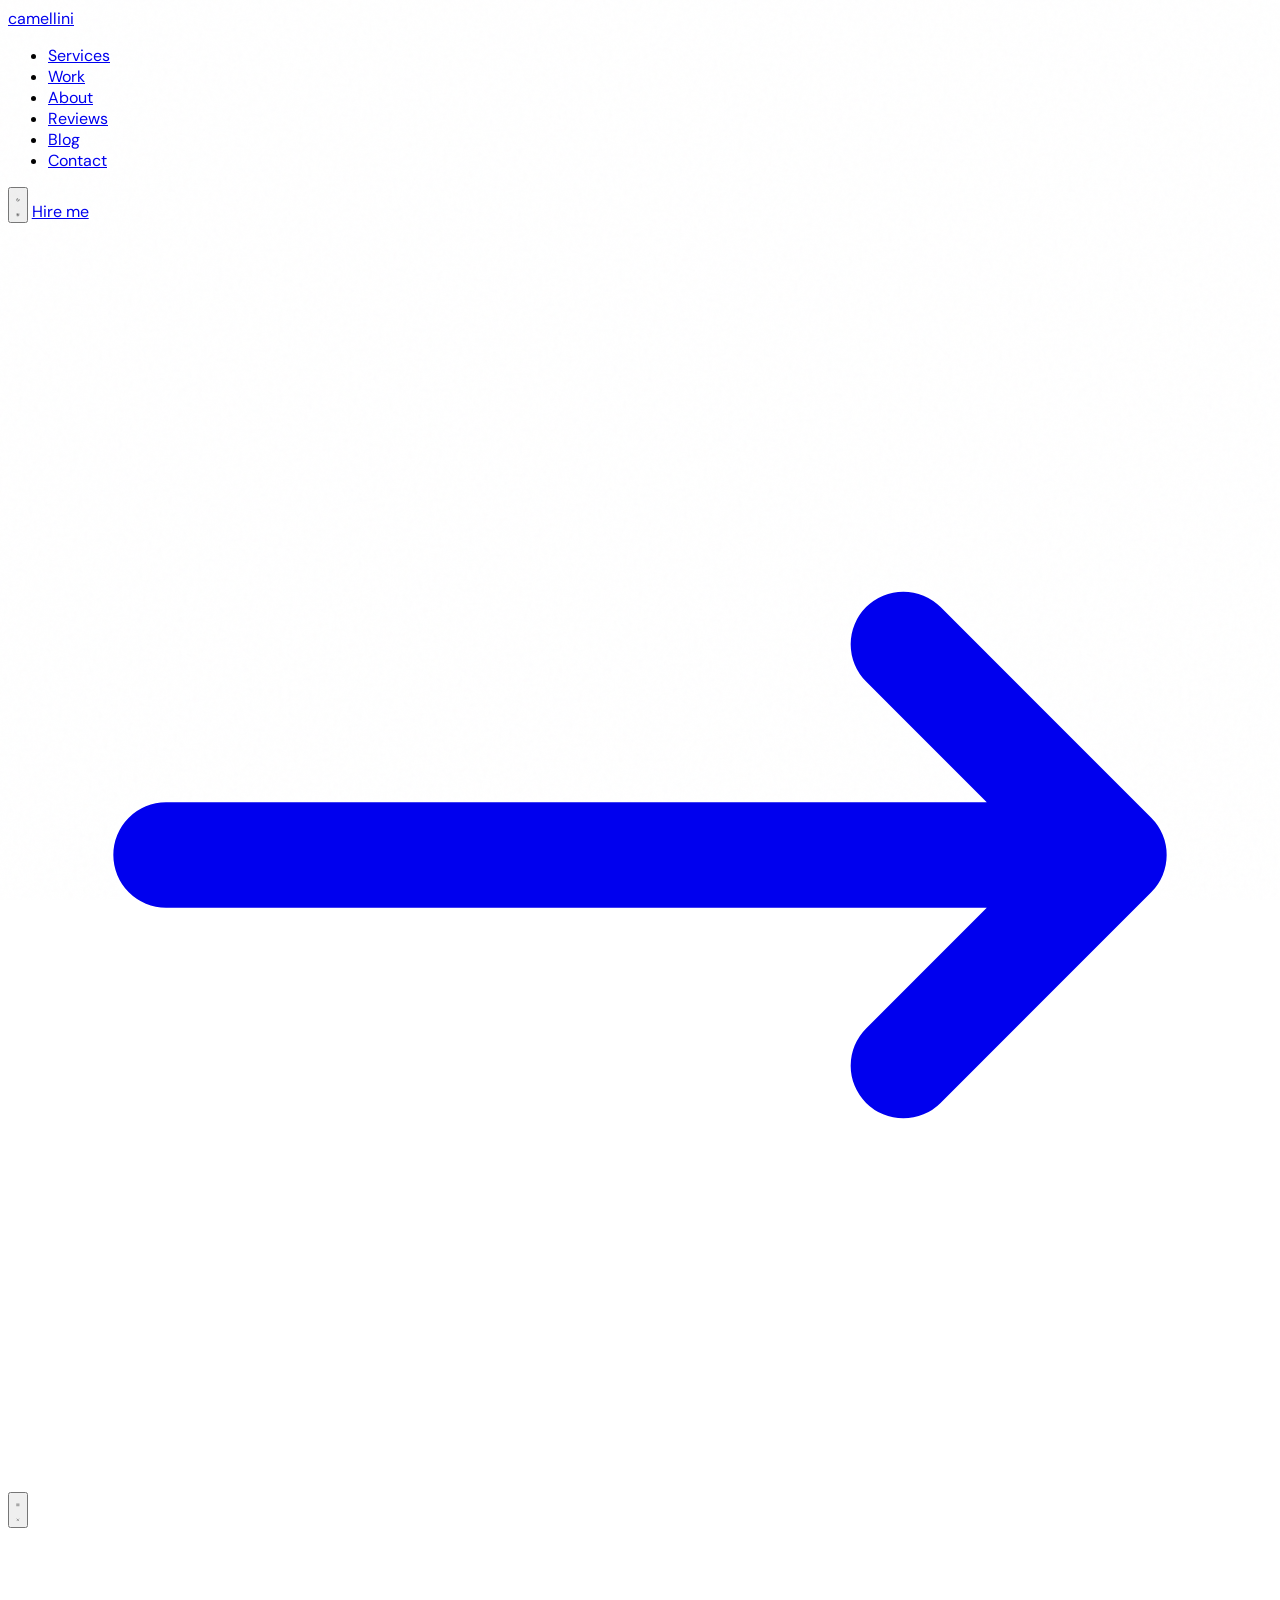
==== index.html @ b3610319 "modify projects html" ====
<!DOCTYPE html>
<html lang="en" x-data="app()" :class="{'dark':dark}" class="scroll-smooth">
<head>
<meta charset="UTF-8">
<meta name="viewport" content="width=device-width, initial-scale=1.0">
<meta name="description" content="Juan Camellini — Data Analyst and Python Developer. Fast, clean and accessible digital products.">
<meta name="keywords" content="freelance developer, Business Intelligence, portfolio, Python, PostgreSQL, Power BI">
<meta name="author" content="Juan Camellini">
<meta property="og:title" content="Juan Camellini — Data Analyst">
<meta property="og:description" content="I turn raw data into actionable insights. Python · SQL · Power BI · Automation.">
<meta property="og:type" content="website">
<meta property="og:url" content="https://juancamellini.github.io/index.html">
<title>Juan Camellini — Data Analyst &amp; Python Dev</title>

<script src="https://cdn.tailwindcss.com"></script>
<script defer src="https://cdn.jsdelivr.net/npm/alpinejs@3.x.x/dist/cdn.min.js"></script>
<link rel="preconnect" href="https://fonts.googleapis.com">
<link rel="preconnect" href="https://fonts.gstatic.com" crossorigin>
<link href="https://fonts.googleapis.com/css2?family=PT+Sans:ital,wght@0,400;0,700;1,400&family=DM+Sans:opsz,wght@9..40,300;9..40,400;9..40,500&display=swap" rel="stylesheet">

<script>
tailwind.config = {
  darkMode: 'class',
  theme: {
    extend: {
      fontFamily: { display: ['PT Sans','sans-serif'], body: ['DM Sans','sans-serif'] },
      colors: { accent: '#FF6B2B', 'accent-light': '#FF8F5C' }
    }
  }
}
</script>

<style>
*,*::before,*::after{box-sizing:border-box}
html,body{font-family:'DM Sans',sans-serif}
h1,h2,h3,h4,h5,h6{font-family:'PT Sans',sans-serif}
body{transition:background-color .3s,color .3s}

/* noise overlay */
body::before{content:'';position:fixed;inset:0;pointer-events:none;z-index:0;opacity:.35;
background-image:url("data:image/svg+xml,%3Csvg xmlns='http://www.w3.org/2000/svg' viewBox='0 0 200 200'%3E%3Cfilter id='n'%3E%3CfeTurbulence type='fractalNoise' baseFrequency='.9' numOctaves='4' stitchTiles='stitch'/%3E%3C/filter%3E%3Crect width='100%25' height='100%25' filter='url(%23n)' opacity='.05'/%3E%3C/svg%3E")}

/* scrollbar */
::-webkit-scrollbar{width:5px}
::-webkit-scrollbar-track{background:transparent}
::-webkit-scrollbar-thumb{background:#FF6B2B;border-radius:99px}

/* reveal on scroll */
.reveal{opacity:0;transform:translateY(26px);transition:opacity .6s cubic-bezier(.4,0,.2,1),transform .6s cubic-bezier(.4,0,.2,1)}
.reveal.in{opacity:1;transform:none}
.d1{transition-delay:.08s}.d2{transition-delay:.16s}.d3{transition-delay:.24s}.d4{transition-delay:.32s}

/* nav underline animation */
.nl{position:relative}
.nl::after{content:'';position:absolute;bottom:-2px;left:0;width:0;height:1.5px;background:currentColor;transition:width .22s cubic-bezier(.4,0,.2,1)}
.nl:hover::after,.nl.on::after{width:100%}
.nl.on{font-weight:500}

/* shimmer button */
.shimmer{position:relative;overflow:hidden}
.shimmer::after{content:'';position:absolute;top:0;left:-100%;width:60%;height:100%;background:rgba(255,255,255,.18);transform:skewX(-20deg);transition:left .4s cubic-bezier(.4,0,.2,1)}
.shimmer:hover::after{left:160%}

/* photo frames */
.pf{overflow:hidden;background:#d4d4d8}
.pf img{width:100%;height:100%;object-fit:cover;display:block}

/* card hover */
.card-h{transition:transform .28s cubic-bezier(.4,0,.2,1),border-color .18s}
.card-h:hover{transform:translateY(-4px)}

/* skill tag */
.stag{transition:border-color .18s}

[x-cloak]{display:none!important}
</style>
</head>

<body class="bg-white dark:bg-zinc-950 text-zinc-900 dark:text-zinc-100 antialiased">

<!-- ═══ NAV ═══ -->
<header class="fixed inset-x-0 top-0 z-50 transition-all duration-300"
  :class="sc?'bg-white/90 dark:bg-zinc-950/90 backdrop-blur-md shadow-sm shadow-black/5':''">
  <nav class="max-w-6xl mx-auto px-6 h-16 flex items-center justify-between" aria-label="Main navigation">

    <a href="#hero" class="font-display font-bold text-xl tracking-tight relative z-10">
      <span class="text-zinc-900 dark:text-white">came</span><span class="text-accent">llini</span>
    </a>

    <ul class="hidden md:flex items-center gap-8 text-sm" role="list">
      <li><a href="#services" class="nl text-zinc-500 dark:text-zinc-400 hover:text-zinc-900 dark:hover:text-white transition-colors" :class="s==='services'?'on !text-zinc-900 dark:!text-white':''">Services</a></li>
      <li><a href="#work"     class="nl text-zinc-500 dark:text-zinc-400 hover:text-zinc-900 dark:hover:text-white transition-colors" :class="s==='work'?'on !text-zinc-900 dark:!text-white':''">Work</a></li>
      <li><a href="#about"   class="nl text-zinc-500 dark:text-zinc-400 hover:text-zinc-900 dark:hover:text-white transition-colors" :class="s==='about'?'on !text-zinc-900 dark:!text-white':''">About</a></li>
      <li><a href="#reviews" class="nl text-zinc-500 dark:text-zinc-400 hover:text-zinc-900 dark:hover:text-white transition-colors" :class="s==='reviews'?'on !text-zinc-900 dark:!text-white':''">Reviews</a></li>
      <li><a href="#blog"    class="nl text-zinc-500 dark:text-zinc-400 hover:text-zinc-900 dark:hover:text-white transition-colors" :class="s==='blog'?'on !text-zinc-900 dark:!text-white':''">Blog</a></li>
      <li><a href="#contact" class="nl text-zinc-500 dark:text-zinc-400 hover:text-zinc-900 dark:hover:text-white transition-colors" :class="s==='contact'?'on !text-zinc-900 dark:!text-white':''">Contact</a></li>
    </ul>

    <div class="flex items-center gap-3">
      <!-- dark toggle -->
      <button @click="dark=!dark" class="w-9 h-9 flex items-center justify-center rounded-full border border-zinc-200 dark:border-zinc-800 hover:bg-zinc-100 dark:hover:bg-zinc-900 transition-colors" :aria-label="dark?'Light mode':'Dark mode'">
        <svg x-show="!dark" class="w-4 h-4" fill="none" viewBox="0 0 24 24" stroke="currentColor" aria-hidden="true"><path stroke-linecap="round" stroke-linejoin="round" stroke-width="2" d="M21 12.79A9 9 0 1111.21 3 7 7 0 0021 12.79z"/></svg>
        <svg x-show="dark"  class="w-4 h-4" fill="none" viewBox="0 0 24 24" stroke="currentColor" aria-hidden="true"><path stroke-linecap="round" stroke-linejoin="round" stroke-width="2" d="M12 3v1m0 16v1m9-9h-1M4 12H3m15.364-6.364l-.707.707M6.343 17.657l-.707.707M17.657 17.657l-.707-.707M6.343 6.343l-.707-.707M12 8a4 4 0 100 8 4 4 0 000-8z"/></svg>
      </button>
      <!-- hire me -->
      <a href="#contact" class="hidden md:inline-flex items-center gap-2 shimmer bg-accent text-white text-sm font-medium px-5 py-2 rounded-full hover:bg-accent-light transition-colors">
        Hire me <svg class="w-3.5 h-3.5" fill="none" viewBox="0 0 24 24" stroke="currentColor" aria-hidden="true"><path stroke-linecap="round" stroke-linejoin="round" stroke-width="2" d="M17 8l4 4m0 0l-4 4m4-4H3"/></svg>
      </a>
      <!-- hamburger -->
      <button @click="mm=!mm" class="md:hidden w-9 h-9 flex items-center justify-center rounded-full border border-zinc-200 dark:border-zinc-800" :aria-expanded="mm" aria-label="Toggle menu">
        <svg x-show="!mm" class="w-4 h-4" fill="none" viewBox="0 0 24 24" stroke="currentColor" aria-hidden="true"><path stroke-linecap="round" stroke-linejoin="round" stroke-width="2" d="M4 6h16M4 12h16M4 18h16"/></svg>
        <svg x-show="mm"  class="w-4 h-4" fill="none" viewBox="0 0 24 24" stroke="currentColor" aria-hidden="true"><path stroke-linecap="round" stroke-linejoin="round" stroke-width="2" d="M6 18L18 6M6 6l12 12"/></svg>
      </button>
    </div>
  </nav>

  <!-- mobile menu -->
  <div x-show="mm" x-cloak
    x-transition:enter="transition ease-out duration-200" x-transition:enter-start="opacity-0 -translate-y-2" x-transition:enter-end="opacity-100 translate-y-0"
    x-transition:leave="transition ease-in duration-150" x-transition:leave-start="opacity-100 translate-y-0" x-transition:leave-end="opacity-0 -translate-y-2"
    class="md:hidden bg-white dark:bg-zinc-950 border-t border-zinc-100 dark:border-zinc-900">
    <ul class="flex flex-col px-6 py-5 gap-4 text-sm font-medium" role="list">
      <li><a href="#services" @click="mm=false" class="block text-zinc-700 dark:text-zinc-300 hover:text-accent transition-colors">Services</a></li>
      <li><a href="#work"     @click="mm=false" class="block text-zinc-700 dark:text-zinc-300 hover:text-accent transition-colors">Work</a></li>
      <li><a href="#about"   @click="mm=false" class="block text-zinc-700 dark:text-zinc-300 hover:text-accent transition-colors">About</a></li>
      <li><a href="#reviews" @click="mm=false" class="block text-zinc-700 dark:text-zinc-300 hover:text-accent transition-colors">Reviews</a></li>
      <li><a href="#blog"    @click="mm=false" class="block text-zinc-700 dark:text-zinc-300 hover:text-accent transition-colors">Blog</a></li>
      <li><a href="#contact" @click="mm=false" class="block text-zinc-700 dark:text-zinc-300 hover:text-accent transition-colors">Contact</a></li>
      <li class="pt-2 border-t border-zinc-100 dark:border-zinc-900">
        <a href="#contact" @click="mm=false" class="inline-flex shimmer bg-accent text-white font-medium text-sm px-5 py-2.5 rounded-full">Hire me →</a>
      </li>
    </ul>
  </div>
</header>

<main>

<!-- ═══ HERO ═══ -->
<section id="hero" class="relative min-h-screen flex items-center pt-16 overflow-hidden">
  <div class="absolute top-1/4 right-0 w-96 h-96 bg-accent/10 rounded-full blur-3xl pointer-events-none" aria-hidden="true"></div>
  <div class="absolute bottom-1/4 left-0 w-64 h-64 bg-zinc-200/50 dark:bg-zinc-800/30 rounded-full blur-3xl pointer-events-none" aria-hidden="true"></div>

  <div class="relative z-10 max-w-6xl mx-auto px-6 py-24 w-full">
    <div class="grid md:grid-cols-2 gap-12 items-center">

      <div>
        <p class="reveal text-sm font-medium text-accent tracking-widest uppercase mb-4">Available for work</p>
        <h1 class="reveal d1 font-display font-bold text-5xl md:text-6xl lg:text-7xl leading-[1.05] tracking-tight text-zinc-900 dark:text-white mb-6">
          Hi, I'm <span class="text-accent">Juan Camellini</span>
        </h1>
        <p class="reveal d2 text-lg md:text-xl text-zinc-500 dark:text-zinc-400 font-light leading-relaxed max-w-md mb-10">
          Freelance <strong class="font-medium text-zinc-700 dark:text-zinc-300">Data Analyst &amp; Python Developer</strong>. I design and build digital products that people love to use — fast, clean, and accessible.
        </p>
        <div class="reveal d3 flex flex-wrap gap-4">
          <a href="#work" class="shimmer inline-flex items-center gap-2 bg-zinc-900 dark:bg-white text-white dark:text-zinc-900 font-medium px-7 py-3.5 rounded-full hover:bg-zinc-700 dark:hover:bg-zinc-200 transition-colors text-sm">
            View my work
            <svg class="w-4 h-4" fill="none" viewBox="0 0 24 24" stroke="currentColor" aria-hidden="true"><path stroke-linecap="round" stroke-linejoin="round" stroke-width="2" d="M19 9l-7 7-7-7"/></svg>
          </a>
          <a href="#contact" class="inline-flex items-center gap-2 border border-zinc-300 dark:border-zinc-700 text-zinc-700 dark:text-zinc-300 font-medium px-7 py-3.5 rounded-full hover:bg-zinc-50 dark:hover:bg-zinc-900 transition-colors text-sm">Get in touch</a>
        </div>
        <div class="reveal d4 flex gap-8 mt-14 pt-8 border-t border-zinc-100 dark:border-zinc-900">
          <div><p class="font-display font-bold text-3xl text-zinc-900 dark:text-white">12+</p><p class="text-xs text-zinc-500 dark:text-zinc-400 mt-1">Projects done</p></div>
          <div><p class="font-display font-bold text-3xl text-zinc-900 dark:text-white">19+</p><p class="text-xs text-zinc-500 dark:text-zinc-400 mt-1">Certifications</p></div>
          <div><p class="font-display font-bold text-3xl text-zinc-900 dark:text-white">2y</p><p class="text-xs text-zinc-500 dark:text-zinc-400 mt-1">Experience</p></div>
        </div>
      </div>

      <div class="reveal d2 flex justify-center md:justify-end">
        <div class="relative w-72 h-72 md:w-80 md:h-80 lg:w-96 lg:h-96">
          <div class="pf w-full h-full rounded-3xl">
            <img src="assests/img/profile/foto.jpeg" alt="Juan Camellini — Data Analyst / Python Developer" loading="eager">
          </div>
          <div class="absolute -bottom-4 -left-4 bg-accent text-white font-display font-bold text-sm px-4 py-2.5 rounded-2xl shadow-lg">Open to projects</div>
        </div>
      </div>

    </div>
  </div>
</section>

<!-- ═══ SERVICES ═══ -->
<section id="services" class="py-24 bg-zinc-50 dark:bg-zinc-900/40">
  <div class="max-w-6xl mx-auto px-6">
    <div class="mb-14">
      <p class="reveal text-xs font-medium text-accent tracking-widest uppercase mb-3">What I do</p>
      <h2 class="reveal d1 font-display font-bold text-4xl md:text-5xl text-zinc-900 dark:text-white">Services</h2>
    </div>
    <div class="grid md:grid-cols-3 gap-6">

      <article class="reveal d1 card-h group bg-white dark:bg-zinc-900 rounded-2xl p-8 border border-zinc-100 dark:border-zinc-800 hover:border-accent">
        <div class="w-12 h-12 flex items-center justify-center bg-orange-50 dark:bg-zinc-800 rounded-xl mb-6 group-hover:bg-accent/10 transition-colors">
          <svg class="w-6 h-6 text-accent" fill="none" viewBox="0 0 24 24" stroke="currentColor" aria-hidden="true"><path stroke-linecap="round" stroke-linejoin="round" stroke-width="2" d="M9.75 17L9 20l-1 1h8l-1-1-.75-3M3 13h18M5 17H3a2 2 0 01-2-2V5a2 2 0 012-2h14a2 2 0 012 2v10a2 2 0 01-2 2h-2"/></svg>
        </div>
        <h3 class="font-display font-bold text-xl text-zinc-900 dark:text-white mb-3">Data Analyst</h3>
        <p class="text-sm text-zinc-500 dark:text-zinc-400 leading-relaxed">From wireframes to polished Figma prototypes. Intuitive, visually compelling interfaces that convert visitors into users and put usability first.</p>
      </article>

      <article class="reveal d2 card-h group bg-zinc-900 dark:bg-zinc-800 rounded-2xl p-8 border border-zinc-800 hover:border-accent">
        <div class="w-12 h-12 flex items-center justify-center bg-zinc-800 dark:bg-zinc-700 rounded-xl mb-6 group-hover:bg-accent/20 transition-colors">
          <svg class="w-6 h-6 text-accent" fill="none" viewBox="0 0 24 24" stroke="currentColor" aria-hidden="true"><path stroke-linecap="round" stroke-linejoin="round" stroke-width="2" d="M10 20l4-16m4 4l4 4-4 4M6 16l-4-4 4-4"/></svg>
        </div>
        <h3 class="font-display font-bold text-xl text-white mb-3">Python Dev</h3>
        <p class="text-sm text-zinc-400 leading-relaxed">Production-grade code with Tailwind CSS and Alpine.js. Pixel-perfect, fully responsive, SEO-friendly and blazing fast — no bloat, no heavy frameworks.</p>
      </article>

      <article class="reveal d3 card-h group bg-white dark:bg-zinc-900 rounded-2xl p-8 border border-zinc-100 dark:border-zinc-800 hover:border-accent">
        <div class="w-12 h-12 flex items-center justify-center bg-orange-50 dark:bg-zinc-800 rounded-xl mb-6 group-hover:bg-accent/10 transition-colors">
          <svg class="w-6 h-6 text-accent" fill="none" viewBox="0 0 24 24" stroke="currentColor" aria-hidden="true"><path stroke-linecap="round" stroke-linejoin="round" stroke-width="2" d="M11 3.055A9.001 9.001 0 1020.945 13H11V3.055z"/><path stroke-linecap="round" stroke-linejoin="round" stroke-width="2" d="M20.488 9H15V3.512A9.025 9.025 0 0120.488 9z"/></svg>
        </div>
        <h3 class="font-display font-bold text-xl text-zinc-900 dark:text-white mb-3">AI implementaion</h3>
        <p class="text-sm text-zinc-500 dark:text-zinc-400 leading-relaxed">High-converting pages for SaaS, apps and personal brands. Designed to communicate value instantly and drive action from the first scroll.</p>
      </article>

    </div>
  </div>
</section>

<!-- ═══ WORK ═══ -->
<section id="work" class="py-24">
  <div class="max-w-6xl mx-auto px-6">
    <div class="flex flex-col sm:flex-row sm:items-end justify-between gap-4 mb-14">
      <div>
        <p class="reveal text-xs font-medium text-accent tracking-widest uppercase mb-3">Portfolio</p>
        <h2 class="reveal d1 font-display font-bold text-4xl md:text-5xl text-zinc-900 dark:text-white">Selected work</h2>
      </div>
      <a href="projects.html" class="reveal d1 text-sm font-medium text-zinc-500 dark:text-zinc-400 hover:text-accent transition-colors self-start sm:self-auto nl">All projects →</a>
    </div>

    <div class="grid md:grid-cols-2 gap-6">

      <article class="card-h reveal d1 group rounded-2xl overflow-hidden bg-zinc-100 dark:bg-zinc-900 border border-zinc-100 dark:border-zinc-800 hover:border-accent md:row-span-2">
        <div class="pf w-full h-64 md:h-80">
          <img src="https://images.unsplash.com/photo-1551650975-87deedd944c3?w=900&q=80" alt="Amazon Analytics" loading="lazy">
        </div>
        <div class="p-7">
          <div class="flex flex-wrap gap-2 mb-4">
            <span class="text-xs bg-orange-50 dark:bg-zinc-800 text-accent border border-orange-200 dark:border-zinc-700 px-3 py-1 rounded-full">Data analysis</span>
            <span class="text-xs bg-zinc-200 dark:bg-zinc-800 text-zinc-600 dark:text-zinc-400 px-3 py-1 rounded-full">Power BI</span>
            <span class="text-xs bg-zinc-200 dark:bg-zinc-800 text-zinc-600 dark:text-zinc-400 px-3 py-1 rounded-full">SQL</span>
            <span class="text-xs bg-zinc-200 dark:bg-zinc-800 text-zinc-600 dark:text-zinc-400 px-3 py-1 rounded-full">Python</span>
            <span class="text-xs bg-zinc-200 dark:bg-zinc-800 text-zinc-600 dark:text-zinc-400 px-3 py-1 rounded-full">API implementation</span>
            <span class="text-xs bg-zinc-200 dark:bg-zinc-800 text-zinc-600 dark:text-zinc-400 px-3 py-1 rounded-full">Github</span>
          </div>
          <a href="case-study.html">
            <h3 class="font-display font-bold text-2xl text-zinc-900 dark:text-white mb-2">Amazon Analytics - Dashboard</h3>
          </a>
          <p class="text-sm text-zinc-500 dark:text-zinc-400 leading-relaxed mb-5">This project focuses on analyzing top-performing products across four major Amazon categories. Using data extracted via the Rainforest API, the goal is to simulate a real-world market analysis workflow, transforming raw e-commerce data into actionable insights.</p>
          <a href="case-study.html" class="inline-flex items-center gap-1.5 text-sm font-medium text-zinc-900 dark:text-white nl">View case study <svg class="w-3.5 h-3.5" fill="none" viewBox="0 0 24 24" stroke="currentColor" aria-hidden="true"><path stroke-linecap="round" stroke-linejoin="round" stroke-width="2" d="M17 8l4 4m0 0l-4 4m4-4H3"/></svg></a>
        </div>
      </article>

      <article class="card-h reveal d2 group rounded-2xl overflow-hidden bg-zinc-100 dark:bg-zinc-900 border border-zinc-100 dark:border-zinc-800 hover:border-accent">
        <div class="pf w-full h-48">
          <img src="https://images.unsplash.com/photo-1460925895917-afdab827c52f?w=800&q=80" alt="Data Jobs - Dashboard Power BI" loading="lazy">
        </div>
        <div class="p-6">
          <div class="flex flex-wrap gap-2 mb-3">
            <span class="text-xs bg-orange-50 dark:bg-zinc-800 text-accent border border-orange-200 dark:border-zinc-700 px-3 py-1 rounded-full">Power BI</span>
            <span class="text-xs bg-zinc-200 dark:bg-zinc-800 text-zinc-600 dark:text-zinc-400 px-3 py-1 rounded-full">DAX</span>
            <span class="text-xs bg-zinc-200 dark:bg-zinc-800 text-zinc-600 dark:text-zinc-400 px-3 py-1 rounded-full">Power Query</span>
          </div>
          <a href="case-study.html">
            <h3 class="font-display font-bold text-xl text-zinc-900 dark:text-white mb-1.5">Data Jobs - Dashboard Power BI</h3>
          </a>
          <p class="text-sm text-zinc-500 dark:text-zinc-400 leading-relaxed mb-4">The dashboards analyze large datasets related to the data job market, transforming raw data into interactive visualizations and actionable insights.</p>
          <a href="case-study.html" class="inline-flex items-center gap-1.5 text-sm font-medium text-zinc-900 dark:text-white nl">View case study →</a>
        </div>
      </article>

      <article class="card-h reveal d3 group rounded-2xl overflow-hidden bg-zinc-100 dark:bg-zinc-900 border border-zinc-100 dark:border-zinc-800 hover:border-accent">
        <div class="pf w-full h-48">
          <img src="https://images.unsplash.com/photo-1618005182384-a83a8bd57fbe?w=800&q=80" alt="Data Jobs - SQL Project" loading="lazy">
        </div>
        <div class="p-6">
          <div class="flex flex-wrap gap-2 mb-3">
            <span class="text-xs bg-orange-50 dark:bg-zinc-800 text-accent border border-orange-200 dark:border-zinc-700 px-3 py-1 rounded-full">SQL</span>
            <span class="text-xs bg-zinc-200 dark:bg-zinc-800 text-zinc-600 dark:text-zinc-400 px-3 py-1 rounded-full">PostgreSQL</span>
          </div>
          <a href="case-study.html">
            <h3 class="font-display font-bold text-xl text-zinc-900 dark:text-white mb-1.5">Data Jobs - SQL Project</h3>
          </a>
          <p class="text-sm text-zinc-500 dark:text-zinc-400 leading-relaxed mb-4">Executed advanced SQL analysis on a large-scale 2024 job postings dataset focused on the data industry.</p>
          <a href=case-study.html" class="inline-flex items-center gap-1.5 text-sm font-medium text-zinc-900 dark:text-white nl">View case study →</a>
        </div>
      </article>

      <article class="card-h reveal d3 group rounded-2xl overflow-hidden bg-zinc-100 dark:bg-zinc-900 border border-zinc-100 dark:border-zinc-800 hover:border-accent">
        <div class="pf w-full h-48">
          <img src="https://images.unsplash.com/photo-1618005182384-a83a8bd57fbe?w=800&q=80" alt="Data Jobs - Python Project" loading="lazy">
        </div>
        <div class="p-6">
          <div class="flex flex-wrap gap-2 mb-3">
            <span class="text-xs bg-orange-50 dark:bg-zinc-800 text-accent border border-orange-200 dark:border-zinc-700 px-3 py-1 rounded-full">Pandas</span>
            <span class="text-xs bg-zinc-200 dark:bg-zinc-800 text-zinc-600 dark:text-zinc-400 px-3 py-1 rounded-full">Seaborn</span>
            <span class="text-xs bg-zinc-200 dark:bg-zinc-800 text-zinc-600 dark:text-zinc-400 px-3 py-1 rounded-full">Matplotlib</span>
          </div>
          <a href="case-study.html">
            <h3 class="font-display font-bold text-xl text-zinc-900 dark:text-white mb-1.5">Data Jobs - Python Project</h3>
          </a>
          <p class="text-sm text-zinc-500 dark:text-zinc-400 leading-relaxed mb-4">Through a series of Python scripts, I explore key questions such as the most demanded skills, salary trends, and the intersection of demand and salary in data analytics.</p>
          <a href=case-study.html" class="inline-flex items-center gap-1.5 text-sm font-medium text-zinc-900 dark:text-white nl">View case study →</a>
        </div>
      </article>

      <article class="card-h reveal d3 group rounded-2xl overflow-hidden bg-zinc-100 dark:bg-zinc-900 border border-zinc-100 dark:border-zinc-800 hover:border-accent">
        <div class="pf w-full h-48">
          <img src="https://images.unsplash.com/photo-1618005182384-a83a8bd57fbe?w=800&q=80" alt="Files automatation - Python Scripts" loading="lazy">
        </div>
        <div class="p-6">
          <div class="flex flex-wrap gap-2 mb-3">
            <span class="text-xs bg-orange-50 dark:bg-zinc-800 text-accent border border-orange-200 dark:border-zinc-700 px-3 py-1 rounded-full">Pandas</span>
            <span class="text-xs bg-zinc-200 dark:bg-zinc-800 text-zinc-600 dark:text-zinc-400 px-3 py-1 rounded-full">Scripts</span>
            <span class="text-xs bg-zinc-200 dark:bg-zinc-800 text-zinc-600 dark:text-zinc-400 px-3 py-1 rounded-full">Automatation</span>
          </div>
          <a href="case-study.html">
            <h3 class="font-display font-bold text-xl text-zinc-900 dark:text-white mb-1.5">Files automatation - Python Scripts</h3>
          </a>
          <p class="text-sm text-zinc-500 dark:text-zinc-400 leading-relaxed mb-4">Automatation proccess with Python for files organization, execute tasks improving time and human errors.</p>
          <a href=case-study.html" class="inline-flex items-center gap-1.5 text-sm font-medium text-zinc-900 dark:text-white nl">View case study →</a>
        </div>
      </article>
    </div>
  </div>
</section>

<!-- ═══ ABOUT ═══ -->
<section id="about" class="py-24 bg-zinc-50 dark:bg-zinc-900/40">
  <div class="max-w-6xl mx-auto px-6">
    <div class="grid md:grid-cols-2 gap-16 items-center">

      <div class="reveal order-2 md:order-1">
        <div class="pf w-full aspect-square max-w-sm mx-auto rounded-3xl">
          <img src="assests/img/profile/foto.jpeg" alt="Juan Camellini" loading="lazy">
        </div>
      </div>

      <div class="order-1 md:order-2">
        <p class="reveal text-xs font-medium text-accent tracking-widest uppercase mb-3">About me</p>
        <h2 class="reveal d1 font-display font-bold text-4xl md:text-5xl text-zinc-900 dark:text-white leading-tight mb-6">A bit about<br>who I am</h2>
        <p class="reveal d2 text-zinc-500 dark:text-zinc-400 leading-relaxed mb-4">
          I'm Eliott, a freelance designer and frontend developer based in Paris with 5 years of experience shipping digital products for startups, agencies, and scale-ups across Europe. I thrive at the intersection of great design and clean code.
        </p>
        <p class="reveal d3 text-zinc-500 dark:text-zinc-400 leading-relaxed mb-8">
          I believe great interfaces are invisible — they get out of the user's way. My work is fast, accessible and built to last. When I'm not coding, you'll find me hiking or hunting for a good espresso.
        </p>
        <div class="reveal d4">
          <p class="text-xs font-medium text-zinc-500 dark:text-zinc-400 uppercase tracking-widest mb-3">Stack &amp; tools</p>
          <div class="flex flex-wrap gap-2" role="list" aria-label="Skills">
            <span role="listitem" class="stag text-sm bg-white dark:bg-zinc-800 border border-zinc-200 dark:border-zinc-700 text-zinc-700 dark:text-zinc-300 px-3.5 py-1.5 rounded-full hover:border-accent">Tailwind CSS</span>
            <span role="listitem" class="stag text-sm bg-white dark:bg-zinc-800 border border-zinc-200 dark:border-zinc-700 text-zinc-700 dark:text-zinc-300 px-3.5 py-1.5 rounded-full hover:border-accent">Alpine.js</span>
            <span role="listitem" class="stag text-sm bg-white dark:bg-zinc-800 border border-zinc-200 dark:border-zinc-700 text-zinc-700 dark:text-zinc-300 px-3.5 py-1.5 rounded-full hover:border-accent">Figma</span>
            <span role="listitem" class="stag text-sm bg-white dark:bg-zinc-800 border border-zinc-200 dark:border-zinc-700 text-zinc-700 dark:text-zinc-300 px-3.5 py-1.5 rounded-full hover:border-accent">HTML / CSS</span>
            <span role="listitem" class="stag text-sm bg-white dark:bg-zinc-800 border border-zinc-200 dark:border-zinc-700 text-zinc-700 dark:text-zinc-300 px-3.5 py-1.5 rounded-full hover:border-accent">JavaScript</span>
            <span role="listitem" class="stag text-sm bg-white dark:bg-zinc-800 border border-zinc-200 dark:border-zinc-700 text-zinc-700 dark:text-zinc-300 px-3.5 py-1.5 rounded-full hover:border-accent">Symfony</span>
            <span role="listitem" class="stag text-sm bg-white dark:bg-zinc-800 border border-zinc-200 dark:border-zinc-700 text-zinc-700 dark:text-zinc-300 px-3.5 py-1.5 rounded-full hover:border-accent">Framer</span>
            <span role="listitem" class="stag text-sm bg-white dark:bg-zinc-800 border border-zinc-200 dark:border-zinc-700 text-zinc-700 dark:text-zinc-300 px-3.5 py-1.5 rounded-full hover:border-accent">Webflow</span>
          </div>
        </div>
      </div>

    </div>
  </div>
</section>

<!-- ═══ TESTIMONIALS ═══ -->
<section id="reviews" class="py-24">
  <div class="max-w-6xl mx-auto px-6">
    <div class="mb-14">
      <p class="reveal text-xs font-medium text-accent tracking-widest uppercase mb-3">Social proof</p>
      <h2 class="reveal d1 font-display font-bold text-4xl md:text-5xl text-zinc-900 dark:text-white">What clients say</h2>
    </div>

    <div class="grid md:grid-cols-3 gap-6">

      <blockquote class="reveal d1 bg-zinc-50 dark:bg-zinc-900 rounded-2xl p-7 border border-zinc-100 dark:border-zinc-800">
        <div class="flex gap-0.5 mb-5" aria-label="5 stars">
          <svg class="w-4 h-4 text-accent fill-current" viewBox="0 0 20 20" aria-hidden="true"><path d="M9.049 2.927c.3-.921 1.603-.921 1.902 0l1.07 3.292a1 1 0 00.95.69h3.462c.969 0 1.371 1.24.588 1.81l-2.8 2.034a1 1 0 00-.364 1.118l1.07 3.292c.3.921-.755 1.688-1.54 1.118l-2.8-2.034a1 1 0 00-1.175 0l-2.8 2.034c-.784.57-1.838-.197-1.539-1.118l1.07-3.292a1 1 0 00-.364-1.118L2.98 8.72c-.783-.57-.38-1.81.588-1.81h3.461a1 1 0 00.951-.69l1.07-3.292z"/></svg>
          <svg class="w-4 h-4 text-accent fill-current" viewBox="0 0 20 20" aria-hidden="true"><path d="M9.049 2.927c.3-.921 1.603-.921 1.902 0l1.07 3.292a1 1 0 00.95.69h3.462c.969 0 1.371 1.24.588 1.81l-2.8 2.034a1 1 0 00-.364 1.118l1.07 3.292c.3.921-.755 1.688-1.54 1.118l-2.8-2.034a1 1 0 00-1.175 0l-2.8 2.034c-.784.57-1.838-.197-1.539-1.118l1.07-3.292a1 1 0 00-.364-1.118L2.98 8.72c-.783-.57-.38-1.81.588-1.81h3.461a1 1 0 00.951-.69l1.07-3.292z"/></svg>
          <svg class="w-4 h-4 text-accent fill-current" viewBox="0 0 20 20" aria-hidden="true"><path d="M9.049 2.927c.3-.921 1.603-.921 1.902 0l1.07 3.292a1 1 0 00.95.69h3.462c.969 0 1.371 1.24.588 1.81l-2.8 2.034a1 1 0 00-.364 1.118l1.07 3.292c.3.921-.755 1.688-1.54 1.118l-2.8-2.034a1 1 0 00-1.175 0l-2.8 2.034c-.784.57-1.838-.197-1.539-1.118l1.07-3.292a1 1 0 00-.364-1.118L2.98 8.72c-.783-.57-.38-1.81.588-1.81h3.461a1 1 0 00.951-.69l1.07-3.292z"/></svg>
          <svg class="w-4 h-4 text-accent fill-current" viewBox="0 0 20 20" aria-hidden="true"><path d="M9.049 2.927c.3-.921 1.603-.921 1.902 0l1.07 3.292a1 1 0 00.95.69h3.462c.969 0 1.371 1.24.588 1.81l-2.8 2.034a1 1 0 00-.364 1.118l1.07 3.292c.3.921-.755 1.688-1.54 1.118l-2.8-2.034a1 1 0 00-1.175 0l-2.8 2.034c-.784.57-1.838-.197-1.539-1.118l1.07-3.292a1 1 0 00-.364-1.118L2.98 8.72c-.783-.57-.38-1.81.588-1.81h3.461a1 1 0 00.951-.69l1.07-3.292z"/></svg>
          <svg class="w-4 h-4 text-accent fill-current" viewBox="0 0 20 20" aria-hidden="true"><path d="M9.049 2.927c.3-.921 1.603-.921 1.902 0l1.07 3.292a1 1 0 00.95.69h3.462c.969 0 1.371 1.24.588 1.81l-2.8 2.034a1 1 0 00-.364 1.118l1.07 3.292c.3.921-.755 1.688-1.54 1.118l-2.8-2.034a1 1 0 00-1.175 0l-2.8 2.034c-.784.57-1.838-.197-1.539-1.118l1.07-3.292a1 1 0 00-.364-1.118L2.98 8.72c-.783-.57-.38-1.81.588-1.81h3.461a1 1 0 00.951-.69l1.07-3.292z"/></svg>
        </div>
        <p class="text-zinc-600 dark:text-zinc-400 text-sm leading-relaxed mb-6 italic">"Eliott delivered our redesign in record time and the quality blew us away. Our conversion rate jumped 28% in the first month. Absolutely recommend."</p>
        <footer class="flex items-center gap-3">
          <div class="pf w-10 h-10 rounded-full shrink-0"><img src="https://i.pravatar.cc/80?img=11" alt="Sarah Müller" loading="lazy"></div>
          <div>
            <p class="font-medium text-sm text-zinc-900 dark:text-white">Sarah Müller</p>
            <p class="text-xs text-zinc-500">CPO, Novu</p>
          </div>
        </footer>
      </blockquote>

      <blockquote class="reveal d2 bg-zinc-900 dark:bg-zinc-800 rounded-2xl p-7 border border-zinc-800">
        <div class="flex gap-0.5 mb-5" aria-label="5 stars">
          <svg class="w-4 h-4 text-accent fill-current" viewBox="0 0 20 20" aria-hidden="true"><path d="M9.049 2.927c.3-.921 1.603-.921 1.902 0l1.07 3.292a1 1 0 00.95.69h3.462c.969 0 1.371 1.24.588 1.81l-2.8 2.034a1 1 0 00-.364 1.118l1.07 3.292c.3.921-.755 1.688-1.54 1.118l-2.8-2.034a1 1 0 00-1.175 0l-2.8 2.034c-.784.57-1.838-.197-1.539-1.118l1.07-3.292a1 1 0 00-.364-1.118L2.98 8.72c-.783-.57-.38-1.81.588-1.81h3.461a1 1 0 00.951-.69l1.07-3.292z"/></svg>
          <svg class="w-4 h-4 text-accent fill-current" viewBox="0 0 20 20" aria-hidden="true"><path d="M9.049 2.927c.3-.921 1.603-.921 1.902 0l1.07 3.292a1 1 0 00.95.69h3.462c.969 0 1.371 1.24.588 1.81l-2.8 2.034a1 1 0 00-.364 1.118l1.07 3.292c.3.921-.755 1.688-1.54 1.118l-2.8-2.034a1 1 0 00-1.175 0l-2.8 2.034c-.784.57-1.838-.197-1.539-1.118l1.07-3.292a1 1 0 00-.364-1.118L2.98 8.72c-.783-.57-.38-1.81.588-1.81h3.461a1 1 0 00.951-.69l1.07-3.292z"/></svg>
          <svg class="w-4 h-4 text-accent fill-current" viewBox="0 0 20 20" aria-hidden="true"><path d="M9.049 2.927c.3-.921 1.603-.921 1.902 0l1.07 3.292a1 1 0 00.95.69h3.462c.969 0 1.371 1.24.588 1.81l-2.8 2.034a1 1 0 00-.364 1.118l1.07 3.292c.3.921-.755 1.688-1.54 1.118l-2.8-2.034a1 1 0 00-1.175 0l-2.8 2.034c-.784.57-1.838-.197-1.539-1.118l1.07-3.292a1 1 0 00-.364-1.118L2.98 8.72c-.783-.57-.38-1.81.588-1.81h3.461a1 1 0 00.951-.69l1.07-3.292z"/></svg>
          <svg class="w-4 h-4 text-accent fill-current" viewBox="0 0 20 20" aria-hidden="true"><path d="M9.049 2.927c.3-.921 1.603-.921 1.902 0l1.07 3.292a1 1 0 00.95.69h3.462c.969 0 1.371 1.24.588 1.81l-2.8 2.034a1 1 0 00-.364 1.118l1.07 3.292c.3.921-.755 1.688-1.54 1.118l-2.8-2.034a1 1 0 00-1.175 0l-2.8 2.034c-.784.57-1.838-.197-1.539-1.118l1.07-3.292a1 1 0 00-.364-1.118L2.98 8.72c-.783-.57-.38-1.81.588-1.81h3.461a1 1 0 00.951-.69l1.07-3.292z"/></svg>
          <svg class="w-4 h-4 text-accent fill-current" viewBox="0 0 20 20" aria-hidden="true"><path d="M9.049 2.927c.3-.921 1.603-.921 1.902 0l1.07 3.292a1 1 0 00.95.69h3.462c.969 0 1.371 1.24.588 1.81l-2.8 2.034a1 1 0 00-.364 1.118l1.07 3.292c.3.921-.755 1.688-1.54 1.118l-2.8-2.034a1 1 0 00-1.175 0l-2.8 2.034c-.784.57-1.838-.197-1.539-1.118l1.07-3.292a1 1 0 00-.364-1.118L2.98 8.72c-.783-.57-.38-1.81.588-1.81h3.461a1 1 0 00.951-.69l1.07-3.292z"/></svg>
        </div>
        <p class="text-zinc-400 text-sm leading-relaxed mb-6 italic">"Working with Eliott is a dream. He asks the right questions, moves fast, and the final result always exceeds what we imagined. Our best hire of 2024."</p>
        <footer class="flex items-center gap-3">
          <div class="pf w-10 h-10 rounded-full shrink-0"><img src="https://i.pravatar.cc/80?img=52" alt="Thomas Renault" loading="lazy"></div>
          <div>
            <p class="font-medium text-sm text-white">Thomas Renault</p>
            <p class="text-xs text-zinc-500">Founder, Finlo</p>
          </div>
        </footer>
      </blockquote>

      <blockquote class="reveal d3 bg-zinc-50 dark:bg-zinc-900 rounded-2xl p-7 border border-zinc-100 dark:border-zinc-800">
        <div class="flex gap-0.5 mb-5" aria-label="5 stars">
          <svg class="w-4 h-4 text-accent fill-current" viewBox="0 0 20 20" aria-hidden="true"><path d="M9.049 2.927c.3-.921 1.603-.921 1.902 0l1.07 3.292a1 1 0 00.95.69h3.462c.969 0 1.371 1.24.588 1.81l-2.8 2.034a1 1 0 00-.364 1.118l1.07 3.292c.3.921-.755 1.688-1.54 1.118l-2.8-2.034a1 1 0 00-1.175 0l-2.8 2.034c-.784.57-1.838-.197-1.539-1.118l1.07-3.292a1 1 0 00-.364-1.118L2.98 8.72c-.783-.57-.38-1.81.588-1.81h3.461a1 1 0 00.951-.69l1.07-3.292z"/></svg>
          <svg class="w-4 h-4 text-accent fill-current" viewBox="0 0 20 20" aria-hidden="true"><path d="M9.049 2.927c.3-.921 1.603-.921 1.902 0l1.07 3.292a1 1 0 00.95.69h3.462c.969 0 1.371 1.24.588 1.81l-2.8 2.034a1 1 0 00-.364 1.118l1.07 3.292c.3.921-.755 1.688-1.54 1.118l-2.8-2.034a1 1 0 00-1.175 0l-2.8 2.034c-.784.57-1.838-.197-1.539-1.118l1.07-3.292a1 1 0 00-.364-1.118L2.98 8.72c-.783-.57-.38-1.81.588-1.81h3.461a1 1 0 00.951-.69l1.07-3.292z"/></svg>
          <svg class="w-4 h-4 text-accent fill-current" viewBox="0 0 20 20" aria-hidden="true"><path d="M9.049 2.927c.3-.921 1.603-.921 1.902 0l1.07 3.292a1 1 0 00.95.69h3.462c.969 0 1.371 1.24.588 1.81l-2.8 2.034a1 1 0 00-.364 1.118l1.07 3.292c.3.921-.755 1.688-1.54 1.118l-2.8-2.034a1 1 0 00-1.175 0l-2.8 2.034c-.784.57-1.838-.197-1.539-1.118l1.07-3.292a1 1 0 00-.364-1.118L2.98 8.72c-.783-.57-.38-1.81.588-1.81h3.461a1 1 0 00.951-.69l1.07-3.292z"/></svg>
          <svg class="w-4 h-4 text-accent fill-current" viewBox="0 0 20 20" aria-hidden="true"><path d="M9.049 2.927c.3-.921 1.603-.921 1.902 0l1.07 3.292a1 1 0 00.95.69h3.462c.969 0 1.371 1.24.588 1.81l-2.8 2.034a1 1 0 00-.364 1.118l1.07 3.292c.3.921-.755 1.688-1.54 1.118l-2.8-2.034a1 1 0 00-1.175 0l-2.8 2.034c-.784.57-1.838-.197-1.539-1.118l1.07-3.292a1 1 0 00-.364-1.118L2.98 8.72c-.783-.57-.38-1.81.588-1.81h3.461a1 1 0 00.951-.69l1.07-3.292z"/></svg>
          <svg class="w-4 h-4 text-accent fill-current" viewBox="0 0 20 20" aria-hidden="true"><path d="M9.049 2.927c.3-.921 1.603-.921 1.902 0l1.07 3.292a1 1 0 00.95.69h3.462c.969 0 1.371 1.24.588 1.81l-2.8 2.034a1 1 0 00-.364 1.118l1.07 3.292c.3.921-.755 1.688-1.54 1.118l-2.8-2.034a1 1 0 00-1.175 0l-2.8 2.034c-.784.57-1.838-.197-1.539-1.118l1.07-3.292a1 1 0 00-.364-1.118L2.98 8.72c-.783-.57-.38-1.81.588-1.81h3.461a1 1 0 00.951-.69l1.07-3.292z"/></svg>
        </div>
        <p class="text-zinc-600 dark:text-zinc-400 text-sm leading-relaxed mb-6 italic">"We had a tight deadline and a vague brief. Eliott turned both into a polished site in under two weeks. Clean code, zero hand-holding needed."</p>
        <footer class="flex items-center gap-3">
          <div class="pf w-10 h-10 rounded-full shrink-0"><img src="https://i.pravatar.cc/80?img=47" alt="Camille Dufresne" loading="lazy"></div>
          <div>
            <p class="font-medium text-sm text-zinc-900 dark:text-white">Camille Dufresne</p>
            <p class="text-xs text-zinc-500">Creative Director, Orea</p>
          </div>
        </footer>
      </blockquote>

    </div>
  </div>
</section>

<!-- ═══ BLOG ═══ -->
<section id="blog" class="py-24 bg-zinc-50 dark:bg-zinc-900/40">
  <div class="max-w-6xl mx-auto px-6">
    <div class="flex flex-col sm:flex-row sm:items-end justify-between gap-4 mb-14">
      <div>
        <p class="reveal text-xs font-medium text-accent tracking-widest uppercase mb-3">Thoughts</p>
        <h2 class="reveal d1 font-display font-bold text-4xl md:text-5xl text-zinc-900 dark:text-white">From the blog</h2>
      </div>
      <a href="blog.html" class="reveal d1 text-sm font-medium text-zinc-500 dark:text-zinc-400 hover:text-accent transition-colors self-start sm:self-auto nl">All articles →</a>
    </div>

    <div class="grid md:grid-cols-3 gap-6">

      <article class="reveal d1 card-h group bg-white dark:bg-zinc-900 rounded-2xl overflow-hidden border border-zinc-100 dark:border-zinc-800 hover:border-accent">
        <div class="pf w-full h-44">
          <img src="https://images.unsplash.com/photo-1555066931-4365d14bab8c?w=700&q=80" alt="Why I ditched CSS frameworks" loading="lazy">
        </div>
        <div class="p-6">
          <div class="flex items-center gap-3 mb-3">
            <span class="text-xs bg-orange-50 dark:bg-zinc-800 text-accent border border-orange-200 dark:border-zinc-700 px-2.5 py-1 rounded-full">Design</span>
            <span class="text-xs text-zinc-400">Mar 8, 2025</span>
          </div>
          <a href="blog-article.html">
            <h3 class="font-display font-bold text-lg text-zinc-900 dark:text-white mb-2 group-hover:text-accent transition-colors">Why I ditched heavy CSS frameworks for Tailwind</h3>
          </a>
          <p class="text-sm text-zinc-500 dark:text-zinc-400 leading-relaxed mb-4">After years of fighting specificity wars, here's what finally convinced me to make the switch.</p>
          <a href="blog-article.html" class="inline-flex items-center gap-1.5 text-sm font-medium text-zinc-900 dark:text-white nl">Read more →</a>
        </div>
      </article>

      <article class="reveal d2 card-h group bg-white dark:bg-zinc-900 rounded-2xl overflow-hidden border border-zinc-100 dark:border-zinc-800 hover:border-accent">
        <div class="pf w-full h-44">
          <img src="https://images.unsplash.com/photo-1581291518633-83b4ebd1d83e?w=700&q=80" alt="Design systems" loading="lazy">
        </div>
        <div class="p-6">
          <div class="flex items-center gap-3 mb-3">
            <span class="text-xs bg-orange-50 dark:bg-zinc-800 text-accent border border-orange-200 dark:border-zinc-700 px-2.5 py-1 rounded-full">Dev</span>
            <span class="text-xs text-zinc-400">Feb 21, 2025</span>
          </div>
          <a href="blog-article.html">
            <h3 class="font-display font-bold text-lg text-zinc-900 dark:text-white mb-2 group-hover:text-accent transition-colors">Building a design system from scratch in a weekend</h3>
          </a>
          <p class="text-sm text-zinc-500 dark:text-zinc-400 leading-relaxed mb-4">Tokens, components, docs — the process I follow to spin up a coherent system in 48 hours.</p>
          <a href="blog-article.html" class="inline-flex items-center gap-1.5 text-sm font-medium text-zinc-900 dark:text-white nl">Read more →</a>
        </div>
      </article>

      <article class="reveal d3 card-h group bg-white dark:bg-zinc-900 rounded-2xl overflow-hidden border border-zinc-100 dark:border-zinc-800 hover:border-accent">
        <div class="pf w-full h-44">
          <img src="https://images.unsplash.com/photo-1498050108023-c5249f4df085?w=700&q=80" alt="Freelance lessons" loading="lazy">
        </div>
        <div class="p-6">
          <div class="flex items-center gap-3 mb-3">
            <span class="text-xs bg-orange-50 dark:bg-zinc-800 text-accent border border-orange-200 dark:border-zinc-700 px-2.5 py-1 rounded-full">Freelance</span>
            <span class="text-xs text-zinc-400">Jan 14, 2025</span>
          </div>
          <a href="blog-article.html">
            <h3 class="font-display font-bold text-lg text-zinc-900 dark:text-white mb-2 group-hover:text-accent transition-colors">5 lessons from my first year of full-time freelancing</h3>
          </a>
          <p class="text-sm text-zinc-500 dark:text-zinc-400 leading-relaxed mb-4">Contracts, pricing, scope creep — the things nobody tells you before you go solo.</p>
          <a href="blog-article.html" class="inline-flex items-center gap-1.5 text-sm font-medium text-zinc-900 dark:text-white nl">Read more →</a>
        </div>
      </article>

    </div>
  </div>
</section>

<!-- ═══ CONTACT ═══ -->
<section id="contact" class="py-24">
  <div class="max-w-6xl mx-auto px-6">
    <div class="bg-zinc-900 dark:bg-zinc-800 rounded-3xl p-10 md:p-16 relative overflow-hidden">
      <div class="absolute top-0 right-0 w-64 h-64 bg-accent/20 rounded-full blur-3xl pointer-events-none" aria-hidden="true"></div>
      <div class="absolute bottom-0 left-0 w-40 h-40 bg-accent/10 rounded-full blur-2xl pointer-events-none" aria-hidden="true"></div>

      <div class="relative z-10 grid md:grid-cols-2 gap-12 items-start">

        <div>
          <p class="reveal text-xs font-medium text-accent tracking-widest uppercase mb-3">Get in touch</p>
          <h2 class="reveal d1 font-display font-bold text-4xl md:text-5xl text-white leading-tight mb-5">Let's work<br>together</h2>
          <p class="reveal d2 text-zinc-400 leading-relaxed mb-8">I'm open to Data Analyst Positions, related to Python and process automatation — let's talk.</p>

          <div class="reveal d3 flex flex-col gap-4">
            <a href="mailto:juantomascamellini@gmail.com" class="group flex items-center gap-3 text-zinc-400 hover:text-white transition-colors">
              <span class="w-9 h-9 flex items-center justify-center bg-zinc-800 rounded-lg group-hover:bg-accent/20 transition-colors shrink-0">
                <svg class="w-4 h-4" fill="none" viewBox="0 0 24 24" stroke="currentColor" aria-hidden="true"><path stroke-linecap="round" stroke-linejoin="round" stroke-width="2" d="M3 8l7.89 5.26a2 2 0 002.22 0L21 8M5 19h14a2 2 0 002-2V7a2 2 0 00-2-2H5a2 2 0 00-2 2v10a2 2 0 002 2z"/></svg>
              </span>
              <span class="text-sm">juantomascamellini@gmail.com</span>
            </a>
            <a href="https://www.linkedin.com/in/juan-camellini-919345240/" rel="noopener noreferrer" target="_blank" class="group flex items-center gap-3 text-zinc-400 hover:text-white transition-colors">
              <span class="w-9 h-9 flex items-center justify-center bg-zinc-800 rounded-lg group-hover:bg-accent/20 transition-colors shrink-0">
                <svg class="w-4 h-4" fill="currentColor" viewBox="0 0 24 24" aria-hidden="true"><path d="M19 0h-14c-2.761 0-5 2.239-5 5v14c0 2.761 2.239 5 5 5h14c2.762 0 5-2.239 5-5v-14c0-2.761-2.238-5-5-5zm-11 19h-3v-11h3v11zm-1.5-12.268c-.966 0-1.75-.79-1.75-1.764s.784-1.764 1.75-1.764 1.75.79 1.75 1.764-.783 1.764-1.75 1.764zm13.5 12.268h-3v-5.604c0-3.368-4-3.113-4 0v5.604h-3v-11h3v1.765c1.396-2.586 7-2.777 7 2.476v6.759z"/></svg>
              </span>
              <span class="text-sm">linkedin.com/juan-camellini</span>
            </a>
            <a href="https://github.com/JuanCamellini" rel="noopener noreferrer" target="_blank" class="group flex items-center gap-3 text-zinc-400 hover:text-white transition-colors">
              <span class="w-9 h-9 flex items-center justify-center bg-zinc-800 rounded-lg group-hover:bg-accent/20 transition-colors shrink-0">
                <svg class="w-4 h-4" fill="currentColor" viewBox="0 0 24 24" aria-hidden="true"><path d="M12 0c-6.626 0-12 5.373-12 12 0 5.302 3.438 9.8 8.207 11.387.599.111.793-.261.793-.577v-2.234c-3.338.726-4.033-1.416-4.033-1.416-.546-1.387-1.333-1.756-1.333-1.756-1.089-.745.083-.729.083-.729 1.205.084 1.839 1.237 1.839 1.237 1.07 1.834 2.807 1.304 3.492.997.107-.775.418-1.305.762-1.604-2.665-.305-5.467-1.334-5.467-5.931 0-1.311.469-2.381 1.236-3.221-.124-.303-.535-1.524.117-3.176 0 0 1.008-.322 3.301 1.23.957-.266 1.983-.399 3.003-.404 1.02.005 2.047.138 3.006.404 2.291-1.552 3.297-1.23 3.297-1.23.653 1.653.242 2.874.118 3.176.77.84 1.235 1.911 1.235 3.221 0 4.609-2.807 5.624-5.479 5.921.43.372.823 1.102.823 2.222v3.293c0 .319.192.694.801.576 4.765-1.589 8.199-6.086 8.199-11.386 0-6.627-5.373-12-12-12z"/></svg>
              </span>
              <span class="text-sm">github.com/JuanCamellini</span>
            </a>
          </div>
        </div>

        <div class="reveal d2">
          <form action="#" method="POST" novalidate>
            <div class="flex flex-col gap-4">
              <div class="grid sm:grid-cols-2 gap-4">
                <div>
                  <label for="fname" class="block text-xs font-medium text-zinc-400 mb-1.5">Name <span aria-hidden="true">*</span></label>
                  <input type="text" id="fname" name="name" placeholder="Jane Smith" required autocomplete="name"
                    class="w-full bg-zinc-800 border border-zinc-700 text-white text-sm rounded-xl px-4 py-3 placeholder-zinc-600 focus:outline-none focus:border-accent transition-colors">
                </div>
                <div>
                  <label for="femail" class="block text-xs font-medium text-zinc-400 mb-1.5">Email <span aria-hidden="true">*</span></label>
                  <input type="email" id="femail" name="email" placeholder="jane@company.com" required autocomplete="email"
                    class="w-full bg-zinc-800 border border-zinc-700 text-white text-sm rounded-xl px-4 py-3 placeholder-zinc-600 focus:outline-none focus:border-accent transition-colors">
                </div>
              </div>
              <div>
                <label for="fsubject" class="block text-xs font-medium text-zinc-400 mb-1.5">Subject</label>
                <input type="text" id="fsubject" name="subject" placeholder="Project inquiry"
                  class="w-full bg-zinc-800 border border-zinc-700 text-white text-sm rounded-xl px-4 py-3 placeholder-zinc-600 focus:outline-none focus:border-accent transition-colors">
              </div>
              <div>
                <label for="fmessage" class="block text-xs font-medium text-zinc-400 mb-1.5">Message <span aria-hidden="true">*</span></label>
                <textarea id="fmessage" name="message" rows="4" placeholder="Tell me about your project..." required
                  class="w-full bg-zinc-800 border border-zinc-700 text-white text-sm rounded-xl px-4 py-3 placeholder-zinc-600 focus:outline-none focus:border-accent transition-colors resize-none"></textarea>
              </div>
              <button type="submit" class="shimmer w-full bg-accent text-white font-display font-bold text-sm py-3.5 rounded-xl hover:bg-accent-light transition-colors">
                Send message →
              </button>
            </div>
          </form>
        </div>

      </div>
    </div>
  </div>
</section>

</main>

<<footer class="border-t border-zinc-100 dark:border-zinc-900">
    <div class="max-w-6xl mx-auto px-6 py-8 flex flex-col sm:flex-row items-center justify-between gap-4">
      <p class="text-sm text-zinc-400">© <span id="yr"></span> Juan Camellini. All rights reserved. <br> Developed by <a href="https://lbegey78.gumroad.com/" target="_blank" class="font-bold">Juan Camellini</a> • Distributed by <a href="https://themewagon.com/" target="_blank" class="font-bold">ThemeWagon</a></p>
      <p class="text-xs text-zinc-500">Built with <a href="https://tailwindcss.com" class="hover:text-zinc-900 dark:hover:text-white transition-colors" rel="noopener noreferrer" target="_blank">Tailwind CSS</a> &amp; <a href="https://alpinejs.dev" class="hover:text-zinc-900 dark:hover:text-white transition-colors" rel="noopener noreferrer" target="_blank">Alpine.js</a></p>
    </div>
  </footer>

<script>
function app() {
  return {
    dark: false,
    mm: false,
    sc: false,
    s: 'hero',

    init() {
      // dark mode
      this.dark = localStorage.getItem('theme') === 'dark' ||
        (!localStorage.getItem('theme') && window.matchMedia('(prefers-color-scheme: dark)').matches);
      this.$watch('dark', v => localStorage.setItem('theme', v ? 'dark' : 'light'));

      // scroll
      window.addEventListener('scroll', () => {
        this.sc = window.scrollY > 20;
        this.updateSection();
      }, { passive: true });

      // reveal
      const io = new IntersectionObserver(entries => {
        entries.forEach(e => { if (e.isIntersecting) { e.target.classList.add('in'); io.unobserve(e.target); } });
      }, { threshold: 0.1, rootMargin: '0px 0px -40px 0px' });
      document.querySelectorAll('.reveal').forEach(el => io.observe(el));

      // year
      document.getElementById('yr').textContent = new Date().getFullYear();
    },

    updateSection() {
      const atBottom = (window.innerHeight + window.scrollY) >= document.body.scrollHeight - 60;
      if (atBottom) { this.s = 'contact'; return; }
      const ids = ['contact','blog','reviews','about','work','services','hero'];
      for (const id of ids) {
        const el = document.getElementById(id);
        if (el && window.scrollY >= el.offsetTop - 130) { this.s = id; return; }
      }
    }
  }
}
</script>

</body>
</html>
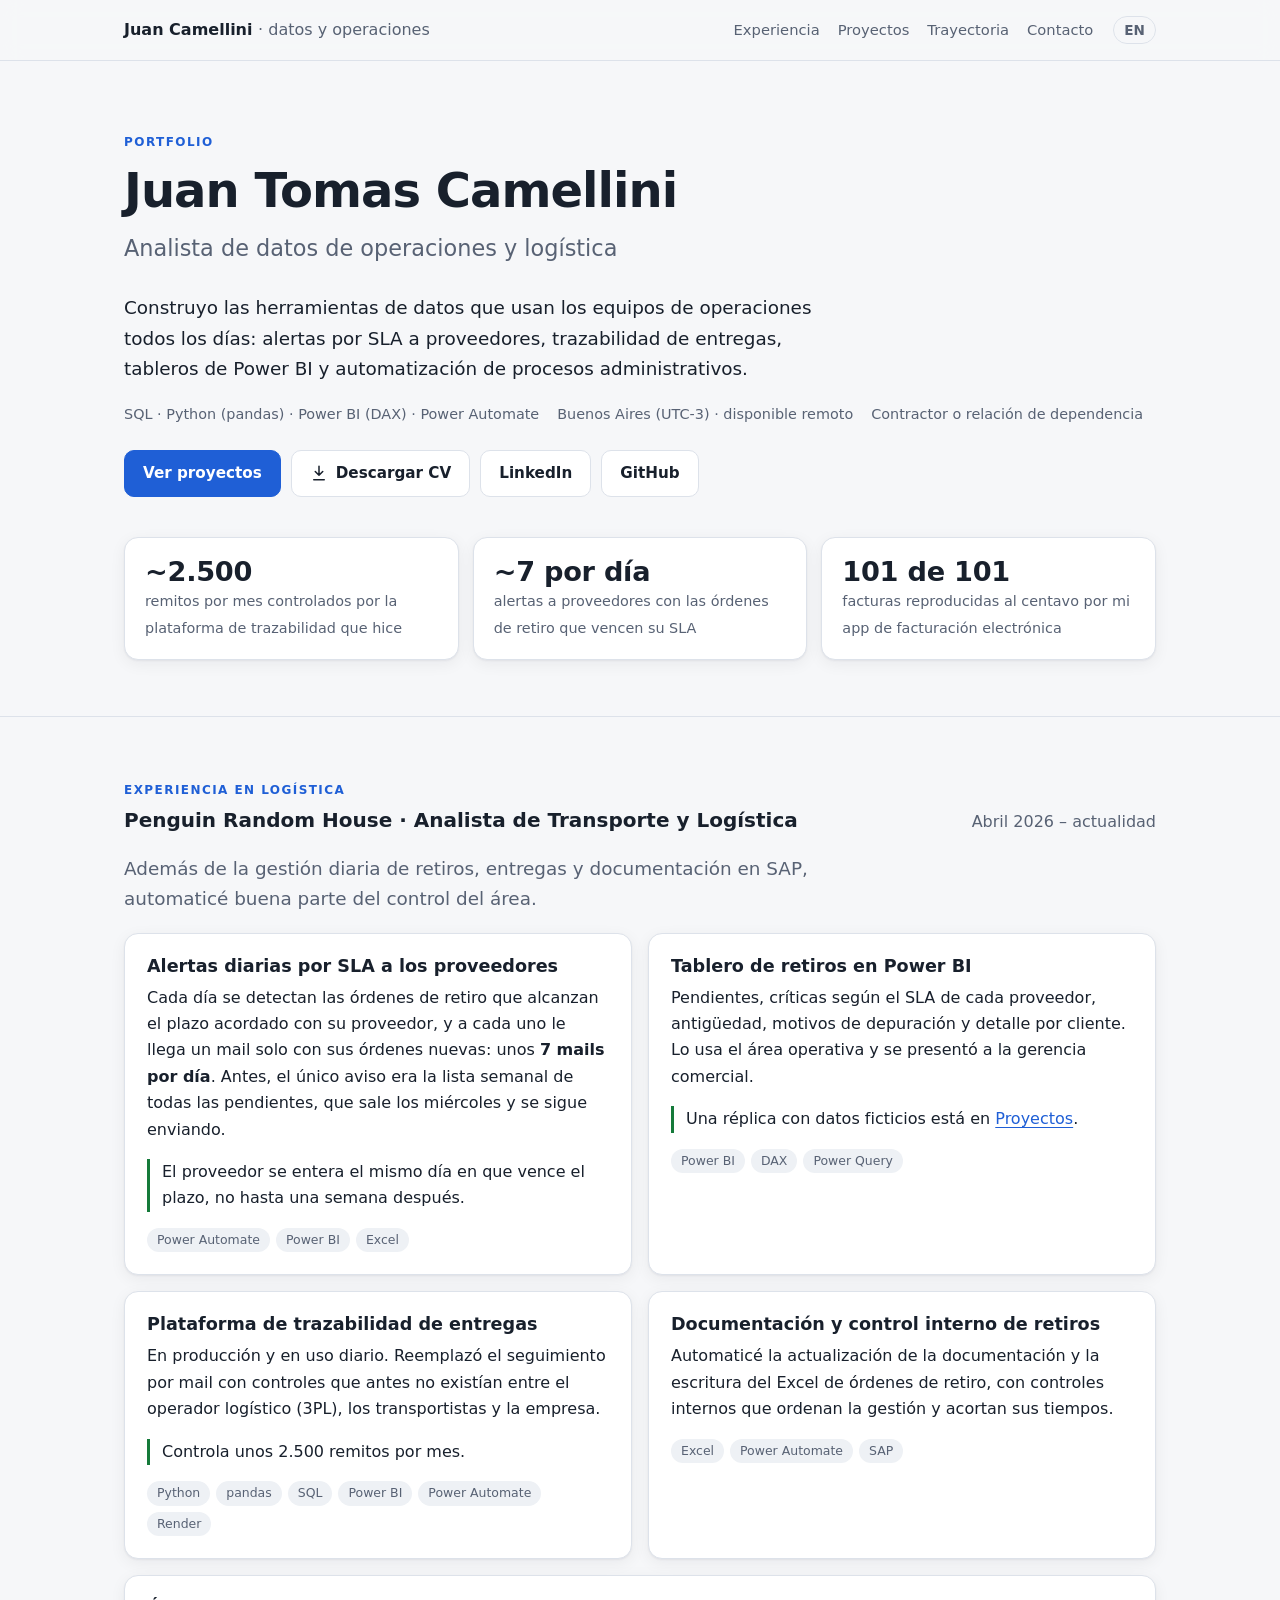
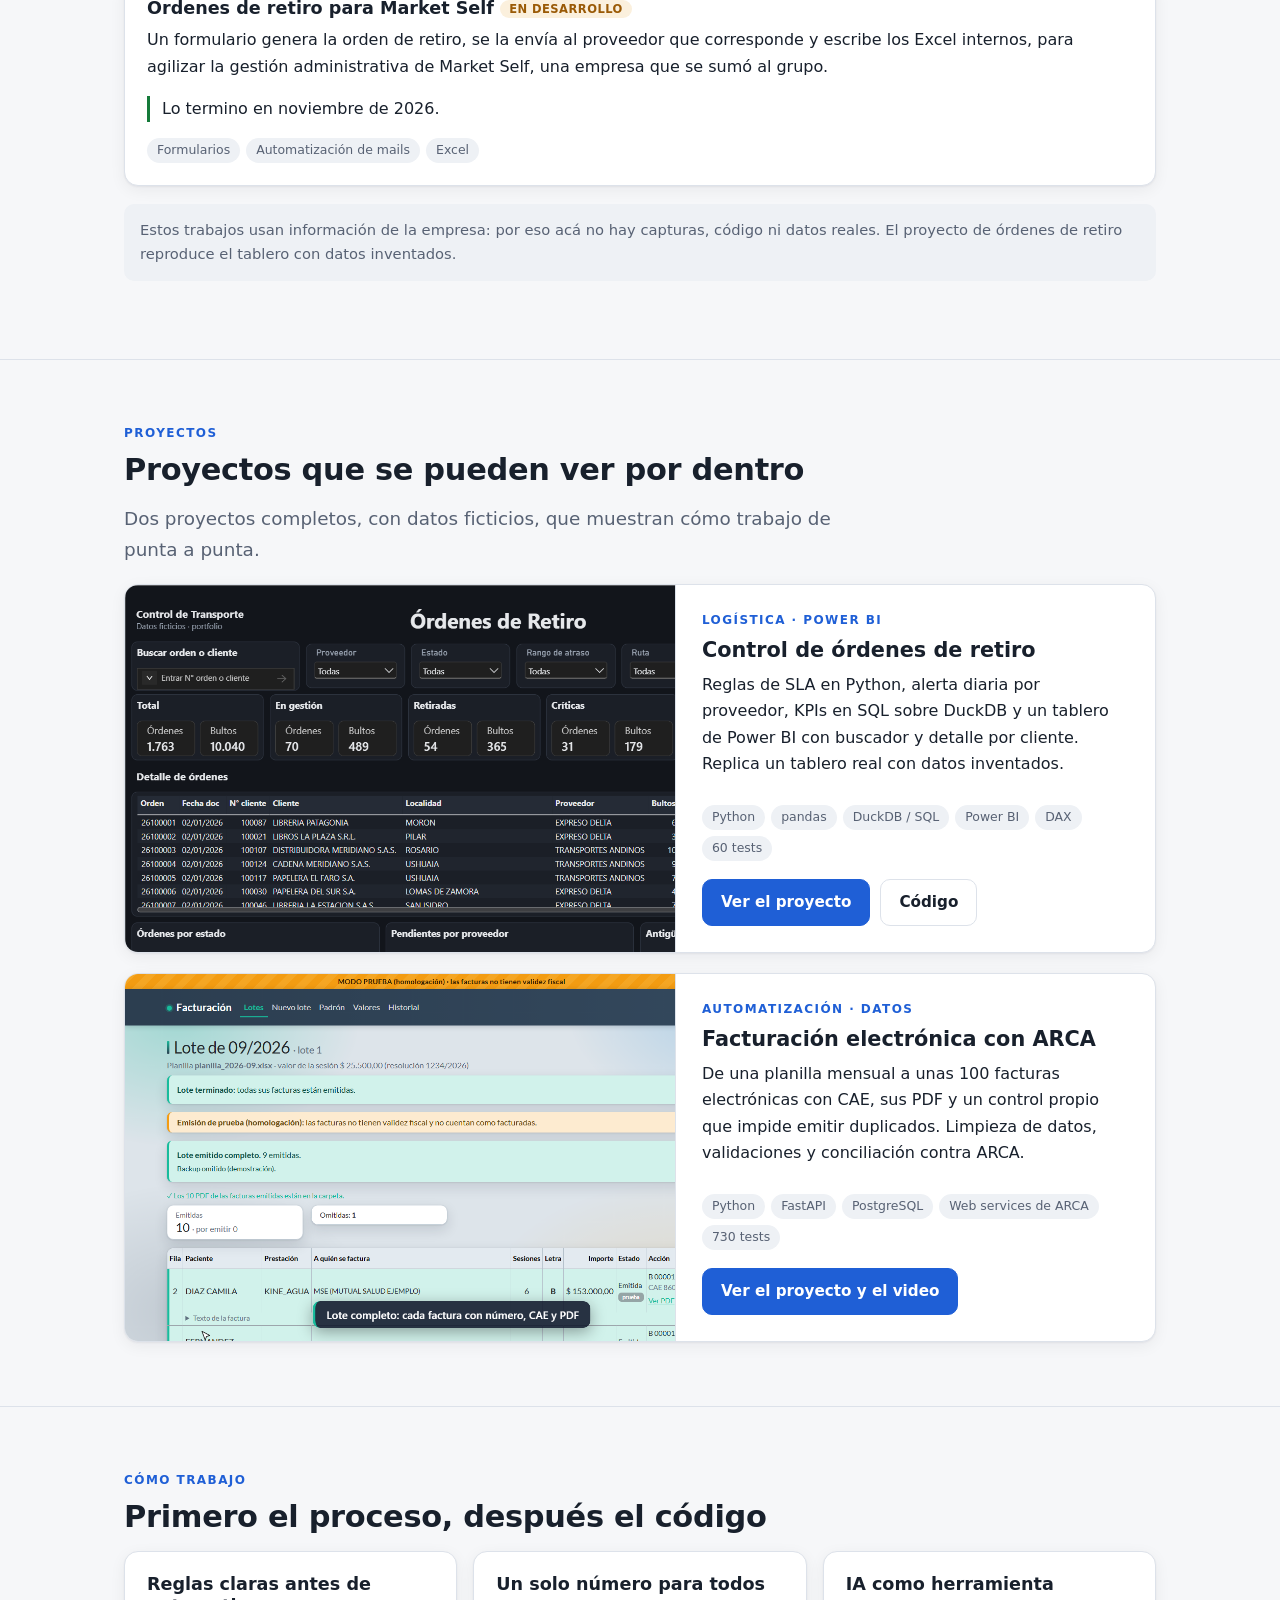
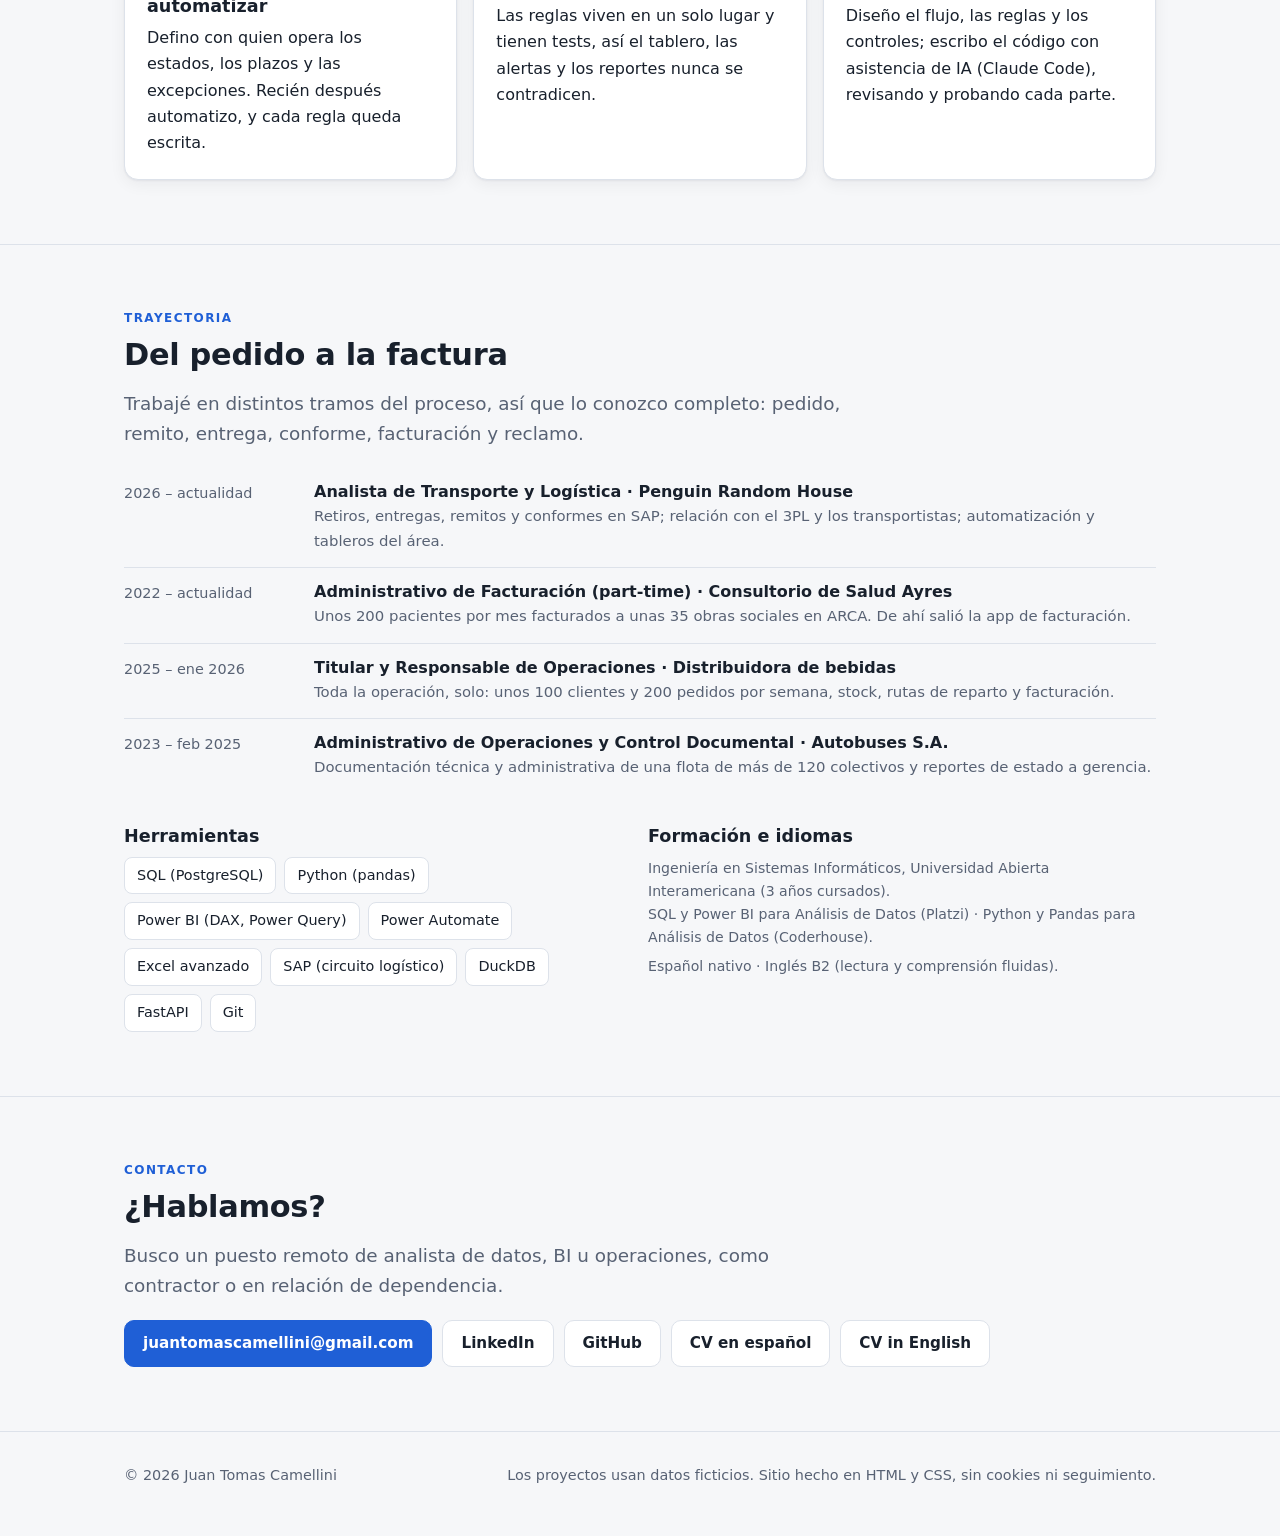
==== commit de142ed9: "Portfolio: experiencia, proyectos de retiros y facturación (ES/EN)" ====
--- a/index.html
+++ b/index.html
@@ -1,627 +1,240 @@
-<!DOCTYPE html>
-<html lang="en" x-data="app()" :class="{'dark':dark}" class="scroll-smooth">
+<!doctype html>
+<html lang="es-AR">
 <head>
-<meta charset="UTF-8">
-<meta name="viewport" content="width=device-width, initial-scale=1.0">
-<meta name="description" content="Juan Camellini — Data Analyst and Python Developer. Fast, clean and accessible digital products.">
-<meta name="keywords" content="freelance developer, Business Intelligence, portfolio, Python, PostgreSQL, Power BI">
-<meta name="author" content="Juan Camellini">
-<meta property="og:title" content="Juan Camellini — Data Analyst">
-<meta property="og:description" content="I turn raw data into actionable insights. Python · SQL · Power BI · Automation.">
+<meta charset="utf-8">
+<meta name="viewport" content="width=device-width, initial-scale=1">
+<title>Juan Tomas Camellini · Analista de datos de operaciones y logística</title>
+<meta name="description" content="Analista de datos de operaciones y logística. Alertas por SLA, trazabilidad, tableros de Power BI y automatización de procesos administrativos con SQL y Python.">
+<meta property="og:title" content="Juan Tomas Camellini · Analista de datos de operaciones y logística">
+<meta property="og:description" content="Alertas por SLA, trazabilidad, tableros de Power BI y automatización de procesos con SQL y Python.">
 <meta property="og:type" content="website">
-<meta property="og:url" content="https://juancamellini.github.io/index.html">
-<title>Juan Camellini — Data Analyst &amp; Python Dev</title>
-
-<script src="https://cdn.tailwindcss.com"></script>
-<script defer src="https://cdn.jsdelivr.net/npm/alpinejs@3.x.x/dist/cdn.min.js"></script>
-<link rel="preconnect" href="https://fonts.googleapis.com">
-<link rel="preconnect" href="https://fonts.gstatic.com" crossorigin>
-<link href="https://fonts.googleapis.com/css2?family=PT+Sans:ital,wght@0,400;0,700;1,400&family=DM+Sans:opsz,wght@9..40,300;9..40,400;9..40,500&display=swap" rel="stylesheet">
-
-<script>
-tailwind.config = {
-  darkMode: 'class',
-  theme: {
-    extend: {
-      fontFamily: { display: ['PT Sans','sans-serif'], body: ['DM Sans','sans-serif'] },
-      colors: { accent: '#FF6B2B', 'accent-light': '#FF8F5C' }
-    }
-  }
-}
-</script>
-
-<style>
-*,*::before,*::after{box-sizing:border-box}
-html,body{font-family:'DM Sans',sans-serif}
-h1,h2,h3,h4,h5,h6{font-family:'PT Sans',sans-serif}
-body{transition:background-color .3s,color .3s}
-
-/* noise overlay */
-body::before{content:'';position:fixed;inset:0;pointer-events:none;z-index:0;opacity:.35;
-background-image:url("data:image/svg+xml,%3Csvg xmlns='http://www.w3.org/2000/svg' viewBox='0 0 200 200'%3E%3Cfilter id='n'%3E%3CfeTurbulence type='fractalNoise' baseFrequency='.9' numOctaves='4' stitchTiles='stitch'/%3E%3C/filter%3E%3Crect width='100%25' height='100%25' filter='url(%23n)' opacity='.05'/%3E%3C/svg%3E")}
-
-/* scrollbar */
-::-webkit-scrollbar{width:5px}
-::-webkit-scrollbar-track{background:transparent}
-::-webkit-scrollbar-thumb{background:#FF6B2B;border-radius:99px}
-
-/* reveal on scroll */
-.reveal{opacity:0;transform:translateY(26px);transition:opacity .6s cubic-bezier(.4,0,.2,1),transform .6s cubic-bezier(.4,0,.2,1)}
-.reveal.in{opacity:1;transform:none}
-.d1{transition-delay:.08s}.d2{transition-delay:.16s}.d3{transition-delay:.24s}.d4{transition-delay:.32s}
-
-/* nav underline animation */
-.nl{position:relative}
-.nl::after{content:'';position:absolute;bottom:-2px;left:0;width:0;height:1.5px;background:currentColor;transition:width .22s cubic-bezier(.4,0,.2,1)}
-.nl:hover::after,.nl.on::after{width:100%}
-.nl.on{font-weight:500}
-
-/* shimmer button */
-.shimmer{position:relative;overflow:hidden}
-.shimmer::after{content:'';position:absolute;top:0;left:-100%;width:60%;height:100%;background:rgba(255,255,255,.18);transform:skewX(-20deg);transition:left .4s cubic-bezier(.4,0,.2,1)}
-.shimmer:hover::after{left:160%}
-
-/* photo frames */
-.pf{overflow:hidden;background:#d4d4d8}
-.pf img{width:100%;height:100%;object-fit:cover;display:block}
-
-/* card hover */
-.card-h{transition:transform .28s cubic-bezier(.4,0,.2,1),border-color .18s}
-.card-h:hover{transform:translateY(-4px)}
-
-/* skill tag */
-.stag{transition:border-color .18s}
-
-[x-cloak]{display:none!important}
-</style>
+<meta property="og:url" content="https://juancamellini.github.io/">
+<meta property="og:image" content="https://juancamellini.github.io/assets/img/retiros/01_tablero_principal.png">
+<link rel="alternate" hreflang="es" href="https://juancamellini.github.io/">
+<link rel="alternate" hreflang="en" href="https://juancamellini.github.io/en/">
+<link rel="icon" href="favicon.svg" type="image/svg+xml">
+<link rel="stylesheet" href="assets/css/site.css">
 </head>
-
-<body class="bg-white dark:bg-zinc-950 text-zinc-900 dark:text-zinc-100 antialiased">
-
-<!-- ═══ NAV ═══ -->
-<header class="fixed inset-x-0 top-0 z-50 transition-all duration-300"
-  :class="sc?'bg-white/90 dark:bg-zinc-950/90 backdrop-blur-md shadow-sm shadow-black/5':''">
-  <nav class="max-w-6xl mx-auto px-6 h-16 flex items-center justify-between" aria-label="Main navigation">
-
-    <a href="#hero" class="font-display font-bold text-xl tracking-tight relative z-10">
-      <span class="text-zinc-900 dark:text-white">came</span><span class="text-accent">llini</span>
-    </a>
-
-    <ul class="hidden md:flex items-center gap-8 text-sm" role="list">
-      <li><a href="#services" class="nl text-zinc-500 dark:text-zinc-400 hover:text-zinc-900 dark:hover:text-white transition-colors" :class="s==='services'?'on !text-zinc-900 dark:!text-white':''">Services</a></li>
-      <li><a href="#work"     class="nl text-zinc-500 dark:text-zinc-400 hover:text-zinc-900 dark:hover:text-white transition-colors" :class="s==='work'?'on !text-zinc-900 dark:!text-white':''">Work</a></li>
-      <li><a href="#about"   class="nl text-zinc-500 dark:text-zinc-400 hover:text-zinc-900 dark:hover:text-white transition-colors" :class="s==='about'?'on !text-zinc-900 dark:!text-white':''">About</a></li>
-      <li><a href="#reviews" class="nl text-zinc-500 dark:text-zinc-400 hover:text-zinc-900 dark:hover:text-white transition-colors" :class="s==='reviews'?'on !text-zinc-900 dark:!text-white':''">Reviews</a></li>
-      <li><a href="#blog"    class="nl text-zinc-500 dark:text-zinc-400 hover:text-zinc-900 dark:hover:text-white transition-colors" :class="s==='blog'?'on !text-zinc-900 dark:!text-white':''">Blog</a></li>
-      <li><a href="#contact" class="nl text-zinc-500 dark:text-zinc-400 hover:text-zinc-900 dark:hover:text-white transition-colors" :class="s==='contact'?'on !text-zinc-900 dark:!text-white':''">Contact</a></li>
-    </ul>
-
-    <div class="flex items-center gap-3">
-      <!-- dark toggle -->
-      <button @click="dark=!dark" class="w-9 h-9 flex items-center justify-center rounded-full border border-zinc-200 dark:border-zinc-800 hover:bg-zinc-100 dark:hover:bg-zinc-900 transition-colors" :aria-label="dark?'Light mode':'Dark mode'">
-        <svg x-show="!dark" class="w-4 h-4" fill="none" viewBox="0 0 24 24" stroke="currentColor" aria-hidden="true"><path stroke-linecap="round" stroke-linejoin="round" stroke-width="2" d="M21 12.79A9 9 0 1111.21 3 7 7 0 0021 12.79z"/></svg>
-        <svg x-show="dark"  class="w-4 h-4" fill="none" viewBox="0 0 24 24" stroke="currentColor" aria-hidden="true"><path stroke-linecap="round" stroke-linejoin="round" stroke-width="2" d="M12 3v1m0 16v1m9-9h-1M4 12H3m15.364-6.364l-.707.707M6.343 17.657l-.707.707M17.657 17.657l-.707-.707M6.343 6.343l-.707-.707M12 8a4 4 0 100 8 4 4 0 000-8z"/></svg>
-      </button>
-      <!-- hire me -->
-      <a href="#contact" class="hidden md:inline-flex items-center gap-2 shimmer bg-accent text-white text-sm font-medium px-5 py-2 rounded-full hover:bg-accent-light transition-colors">
-        Hire me <svg class="w-3.5 h-3.5" fill="none" viewBox="0 0 24 24" stroke="currentColor" aria-hidden="true"><path stroke-linecap="round" stroke-linejoin="round" stroke-width="2" d="M17 8l4 4m0 0l-4 4m4-4H3"/></svg>
-      </a>
-      <!-- hamburger -->
-      <button @click="mm=!mm" class="md:hidden w-9 h-9 flex items-center justify-center rounded-full border border-zinc-200 dark:border-zinc-800" :aria-expanded="mm" aria-label="Toggle menu">
-        <svg x-show="!mm" class="w-4 h-4" fill="none" viewBox="0 0 24 24" stroke="currentColor" aria-hidden="true"><path stroke-linecap="round" stroke-linejoin="round" stroke-width="2" d="M4 6h16M4 12h16M4 18h16"/></svg>
-        <svg x-show="mm"  class="w-4 h-4" fill="none" viewBox="0 0 24 24" stroke="currentColor" aria-hidden="true"><path stroke-linecap="round" stroke-linejoin="round" stroke-width="2" d="M6 18L18 6M6 6l12 12"/></svg>
-      </button>
-    </div>
-  </nav>
-
-  <!-- mobile menu -->
-  <div x-show="mm" x-cloak
-    x-transition:enter="transition ease-out duration-200" x-transition:enter-start="opacity-0 -translate-y-2" x-transition:enter-end="opacity-100 translate-y-0"
-    x-transition:leave="transition ease-in duration-150" x-transition:leave-start="opacity-100 translate-y-0" x-transition:leave-end="opacity-0 -translate-y-2"
-    class="md:hidden bg-white dark:bg-zinc-950 border-t border-zinc-100 dark:border-zinc-900">
-    <ul class="flex flex-col px-6 py-5 gap-4 text-sm font-medium" role="list">
-      <li><a href="#services" @click="mm=false" class="block text-zinc-700 dark:text-zinc-300 hover:text-accent transition-colors">Services</a></li>
-      <li><a href="#work"     @click="mm=false" class="block text-zinc-700 dark:text-zinc-300 hover:text-accent transition-colors">Work</a></li>
-      <li><a href="#about"   @click="mm=false" class="block text-zinc-700 dark:text-zinc-300 hover:text-accent transition-colors">About</a></li>
-      <li><a href="#reviews" @click="mm=false" class="block text-zinc-700 dark:text-zinc-300 hover:text-accent transition-colors">Reviews</a></li>
-      <li><a href="#blog"    @click="mm=false" class="block text-zinc-700 dark:text-zinc-300 hover:text-accent transition-colors">Blog</a></li>
-      <li><a href="#contact" @click="mm=false" class="block text-zinc-700 dark:text-zinc-300 hover:text-accent transition-colors">Contact</a></li>
-      <li class="pt-2 border-t border-zinc-100 dark:border-zinc-900">
-        <a href="#contact" @click="mm=false" class="inline-flex shimmer bg-accent text-white font-medium text-sm px-5 py-2.5 rounded-full">Hire me →</a>
-      </li>
-    </ul>
+<body>
+<a class="skip" href="#contenido">Ir al contenido</a>
+
+<header class="site-header">
+  <div class="wrap">
+    <a class="brand" href="./">Juan Camellini <span>· datos y operaciones</span></a>
+    <nav class="nav" aria-label="Secciones">
+      <a href="#experiencia">Experiencia</a>
+      <a href="#proyectos">Proyectos</a>
+      <a href="#trayectoria">Trayectoria</a>
+      <a href="#contacto">Contacto</a>
+    </nav>
+    <a class="lang" href="en/" hreflang="en" lang="en">EN</a>
   </div>
 </header>
 
-<main>
-
-<!-- ═══ HERO ═══ -->
-<section id="hero" class="relative min-h-screen flex items-center pt-16 overflow-hidden">
-  <div class="absolute top-1/4 right-0 w-96 h-96 bg-accent/10 rounded-full blur-3xl pointer-events-none" aria-hidden="true"></div>
-  <div class="absolute bottom-1/4 left-0 w-64 h-64 bg-zinc-200/50 dark:bg-zinc-800/30 rounded-full blur-3xl pointer-events-none" aria-hidden="true"></div>
-
-  <div class="relative z-10 max-w-6xl mx-auto px-6 py-24 w-full">
-    <div class="grid md:grid-cols-2 gap-12 items-center">
-
-      <div>
-        <p class="reveal text-sm font-medium text-accent tracking-widest uppercase mb-4">Available for work</p>
-        <h1 class="reveal d1 font-display font-bold text-5xl md:text-6xl lg:text-7xl leading-[1.05] tracking-tight text-zinc-900 dark:text-white mb-6">
-          Hi, I'm <span class="text-accent">Juan Camellini</span>
-        </h1>
-        <p class="reveal d2 text-lg md:text-xl text-zinc-500 dark:text-zinc-400 font-light leading-relaxed max-w-md mb-10">
-          Freelance <strong class="font-medium text-zinc-700 dark:text-zinc-300">Data Analyst &amp; Python Developer</strong>. I design and build digital products that people love to use — fast, clean, and accessible.
-        </p>
-        <div class="reveal d3 flex flex-wrap gap-4">
-          <a href="#work" class="shimmer inline-flex items-center gap-2 bg-zinc-900 dark:bg-white text-white dark:text-zinc-900 font-medium px-7 py-3.5 rounded-full hover:bg-zinc-700 dark:hover:bg-zinc-200 transition-colors text-sm">
-            View my work
-            <svg class="w-4 h-4" fill="none" viewBox="0 0 24 24" stroke="currentColor" aria-hidden="true"><path stroke-linecap="round" stroke-linejoin="round" stroke-width="2" d="M19 9l-7 7-7-7"/></svg>
-          </a>
-          <a href="#contact" class="inline-flex items-center gap-2 border border-zinc-300 dark:border-zinc-700 text-zinc-700 dark:text-zinc-300 font-medium px-7 py-3.5 rounded-full hover:bg-zinc-50 dark:hover:bg-zinc-900 transition-colors text-sm">Get in touch</a>
-        </div>
-        <div class="reveal d4 flex gap-8 mt-14 pt-8 border-t border-zinc-100 dark:border-zinc-900">
-          <div><p class="font-display font-bold text-3xl text-zinc-900 dark:text-white">12+</p><p class="text-xs text-zinc-500 dark:text-zinc-400 mt-1">Projects done</p></div>
-          <div><p class="font-display font-bold text-3xl text-zinc-900 dark:text-white">19+</p><p class="text-xs text-zinc-500 dark:text-zinc-400 mt-1">Certifications</p></div>
-          <div><p class="font-display font-bold text-3xl text-zinc-900 dark:text-white">2y</p><p class="text-xs text-zinc-500 dark:text-zinc-400 mt-1">Experience</p></div>
-        </div>
-      </div>
-
-      <div class="reveal d2 flex justify-center md:justify-end">
-        <div class="relative w-72 h-72 md:w-80 md:h-80 lg:w-96 lg:h-96">
-          <div class="pf w-full h-full rounded-3xl">
-            <img src="assests/img/profile/foto.jpeg" alt="Juan Camellini — Data Analyst / Python Developer" loading="eager">
+<main id="contenido">
+
+  <section class="hero">
+    <div class="wrap">
+      <p class="eyebrow">Portfolio</p>
+      <h1>Juan Tomas Camellini</h1>
+      <p class="role">Analista de datos de operaciones y logística</p>
+      <p class="lead">Construyo las herramientas de datos que usan los equipos de operaciones todos los días: alertas por SLA a proveedores, trazabilidad de entregas, tableros de Power BI y automatización de procesos administrativos.</p>
+      <ul class="meta-line">
+        <li>SQL · Python (pandas) · Power BI (DAX) · Power Automate</li>
+        <li>Buenos Aires (UTC-3) · disponible remoto</li>
+        <li>Contractor o relación de dependencia</li>
+      </ul>
+      <div class="actions">
+        <a class="btn primary" href="#proyectos">Ver proyectos</a>
+        <a class="btn" href="assets/cv/Juan_Camellini_CV_ES.pdf" download>
+          <svg viewBox="0 0 24 24" fill="none" stroke="currentColor" stroke-width="2" stroke-linecap="round" stroke-linejoin="round" aria-hidden="true"><path d="M12 3v12m0 0-5-5m5 5 5-5M5 21h14"/></svg>
+          Descargar CV
+        </a>
+        <a class="btn" href="https://www.linkedin.com/in/juancamellini">LinkedIn</a>
+        <a class="btn" href="https://github.com/JuanCamellini">GitHub</a>
+      </div>
+
+      <div class="stats">
+        <div class="stat"><b>~2.500</b><span>remitos por mes controlados por la plataforma de trazabilidad que hice</span></div>
+        <div class="stat"><b>~7 por día</b><span>alertas a proveedores con las órdenes de retiro que vencen su SLA</span></div>
+        <div class="stat"><b>101 de 101</b><span>facturas reproducidas al centavo por mi app de facturación electrónica</span></div>
+      </div>
+    </div>
+  </section>
+
+  <section id="experiencia">
+    <div class="wrap">
+      <p class="eyebrow">Experiencia en logística</p>
+      <div class="job-head">
+        <h3>Penguin Random House · Analista de Transporte y Logística</h3>
+        <p>Abril 2026 – actualidad</p>
+      </div>
+      <p class="lead">Además de la gestión diaria de retiros, entregas y documentación en SAP, automaticé buena parte del control del área.</p>
+
+      <div class="grid two">
+        <article class="card">
+          <h3>Alertas diarias por SLA a los proveedores</h3>
+          <p>Cada día se detectan las órdenes de retiro que alcanzan el plazo acordado con su proveedor, y a cada uno le llega un mail solo con sus órdenes nuevas: unos <strong>7 mails por día</strong>. Antes, el único aviso era la lista semanal de todas las pendientes, que sale los miércoles y se sigue enviando.</p>
+          <p class="result">El proveedor se entera el mismo día en que vence el plazo, no hasta una semana después.</p>
+          <ul class="tags"><li>Power Automate</li><li>Power BI</li><li>Excel</li></ul>
+        </article>
+
+        <article class="card">
+          <h3>Tablero de retiros en Power BI</h3>
+          <p>Pendientes, críticas según el SLA de cada proveedor, antigüedad, motivos de depuración y detalle por cliente. Lo usa el área operativa y se presentó a la gerencia comercial.</p>
+          <p class="result">Una réplica con datos ficticios está en <a href="proyectos/ordenes-retiro.html">Proyectos</a>.</p>
+          <ul class="tags"><li>Power BI</li><li>DAX</li><li>Power Query</li></ul>
+        </article>
+
+        <article class="card">
+          <h3>Plataforma de trazabilidad de entregas</h3>
+          <p>En producción y en uso diario. Reemplazó el seguimiento por mail con controles que antes no existían entre el operador logístico (3PL), los transportistas y la empresa.</p>
+          <p class="result">Controla unos 2.500 remitos por mes.</p>
+          <ul class="tags"><li>Python</li><li>pandas</li><li>SQL</li><li>Power BI</li><li>Power Automate</li><li>Render</li></ul>
+        </article>
+
+        <article class="card">
+          <h3>Documentación y control interno de retiros</h3>
+          <p>Automaticé la actualización de la documentación y la escritura del Excel de órdenes de retiro, con controles internos que ordenan la gestión y acortan sus tiempos.</p>
+          <ul class="tags"><li>Excel</li><li>Power Automate</li><li>SAP</li></ul>
+        </article>
+
+        <article class="card span-2">
+          <h3>Órdenes de retiro para Market Self <span class="badge warn">En desarrollo</span></h3>
+          <p>Un formulario genera la orden de retiro, se la envía al proveedor que corresponde y escribe los Excel internos, para agilizar la gestión administrativa de Market Self, una empresa que se sumó al grupo.</p>
+          <p class="result">Lo termino en noviembre de 2026.</p>
+          <ul class="tags"><li>Formularios</li><li>Automatización de mails</li><li>Excel</li></ul>
+        </article>
+      </div>
+
+      <p class="note">Estos trabajos usan información de la empresa: por eso acá no hay capturas, código ni datos reales. El proyecto de órdenes de retiro reproduce el tablero con datos inventados.</p>
+    </div>
+  </section>
+
+  <section id="proyectos">
+    <div class="wrap">
+      <p class="eyebrow">Proyectos</p>
+      <h2>Proyectos que se pueden ver por dentro</h2>
+      <p class="lead">Dos proyectos completos, con datos ficticios, que muestran cómo trabajo de punta a punta.</p>
+
+      <article class="card project">
+        <a class="shot" href="proyectos/ordenes-retiro.html" aria-label="Ver el proyecto de órdenes de retiro">
+          <img src="assets/img/retiros/01_tablero_principal.png" alt="Tablero de Power BI de órdenes de retiro, con filtros, tarjetas de KPIs y la tabla de detalle" width="1430" height="682" loading="lazy">
+        </a>
+        <div class="body">
+          <p class="eyebrow">Logística · Power BI</p>
+          <h3>Control de órdenes de retiro</h3>
+          <p>Reglas de SLA en Python, alerta diaria por proveedor, KPIs en SQL sobre DuckDB y un tablero de Power BI con buscador y detalle por cliente. Replica un tablero real con datos inventados.</p>
+          <ul class="tags"><li>Python</li><li>pandas</li><li>DuckDB / SQL</li><li>Power BI</li><li>DAX</li><li>60 tests</li></ul>
+          <div class="actions">
+            <a class="btn primary" href="proyectos/ordenes-retiro.html">Ver el proyecto</a>
+            <a class="btn" href="https://github.com/JuanCamellini/logistics-control-tower">Código</a>
           </div>
-          <div class="absolute -bottom-4 -left-4 bg-accent text-white font-display font-bold text-sm px-4 py-2.5 rounded-2xl shadow-lg">Open to projects</div>
-        </div>
-      </div>
-
-    </div>
+        </div>
+      </article>
+
+      <article class="card project">
+        <a class="shot" href="proyectos/facturacion.html" aria-label="Ver el proyecto de facturación electrónica">
+          <img src="assets/img/facturacion/lote-emitido.png" alt="App de facturación con un lote del mes emitido: cada factura con número, CAE y PDF" width="1280" height="720" loading="lazy">
+        </a>
+        <div class="body">
+          <p class="eyebrow">Automatización · Datos</p>
+          <h3>Facturación electrónica con ARCA</h3>
+          <p>De una planilla mensual a unas 100 facturas electrónicas con CAE, sus PDF y un control propio que impide emitir duplicados. Limpieza de datos, validaciones y conciliación contra ARCA.</p>
+          <ul class="tags"><li>Python</li><li>FastAPI</li><li>PostgreSQL</li><li>Web services de ARCA</li><li>730 tests</li></ul>
+          <div class="actions">
+            <a class="btn primary" href="proyectos/facturacion.html">Ver el proyecto y el video</a>
+          </div>
+        </div>
+      </article>
+    </div>
+  </section>
+
+  <section id="como-trabajo">
+    <div class="wrap">
+      <p class="eyebrow">Cómo trabajo</p>
+      <h2>Primero el proceso, después el código</h2>
+      <div class="grid three">
+        <article class="card">
+          <h3>Reglas claras antes de automatizar</h3>
+          <p>Defino con quien opera los estados, los plazos y las excepciones. Recién después automatizo, y cada regla queda escrita.</p>
+        </article>
+        <article class="card">
+          <h3>Un solo número para todos</h3>
+          <p>Las reglas viven en un solo lugar y tienen tests, así el tablero, las alertas y los reportes nunca se contradicen.</p>
+        </article>
+        <article class="card">
+          <h3>IA como herramienta</h3>
+          <p>Diseño el flujo, las reglas y los controles; escribo el código con asistencia de IA (Claude Code), revisando y probando cada parte.</p>
+        </article>
+      </div>
+    </div>
+  </section>
+
+  <section id="trayectoria">
+    <div class="wrap">
+      <p class="eyebrow">Trayectoria</p>
+      <h2>Del pedido a la factura</h2>
+      <p class="lead">Trabajé en distintos tramos del proceso, así que lo conozco completo: pedido, remito, entrega, conforme, facturación y reclamo.</p>
+      <ol class="timeline">
+        <li>
+          <span class="when">2026 – actualidad</span>
+          <div><h3>Analista de Transporte y Logística · Penguin Random House</h3><p>Retiros, entregas, remitos y conformes en SAP; relación con el 3PL y los transportistas; automatización y tableros del área.</p></div>
+        </li>
+        <li>
+          <span class="when">2022 – actualidad</span>
+          <div><h3>Administrativo de Facturación (part-time) · Consultorio de Salud Ayres</h3><p>Unos 200 pacientes por mes facturados a unas 35 obras sociales en ARCA. De ahí salió la app de facturación.</p></div>
+        </li>
+        <li>
+          <span class="when">2025 – ene 2026</span>
+          <div><h3>Titular y Responsable de Operaciones · Distribuidora de bebidas</h3><p>Toda la operación, solo: unos 100 clientes y 200 pedidos por semana, stock, rutas de reparto y facturación.</p></div>
+        </li>
+        <li>
+          <span class="when">2023 – feb 2025</span>
+          <div><h3>Administrativo de Operaciones y Control Documental · Autobuses S.A.</h3><p>Documentación técnica y administrativa de una flota de más de 120 colectivos y reportes de estado a gerencia.</p></div>
+        </li>
+      </ol>
+
+      <div class="grid two" style="margin-top:32px">
+        <div>
+          <h3>Herramientas</h3>
+          <ul class="skills">
+            <li>SQL (PostgreSQL)</li><li>Python (pandas)</li><li>Power BI (DAX, Power Query)</li><li>Power Automate</li>
+            <li>Excel avanzado</li><li>SAP (circuito logístico)</li><li>DuckDB</li><li>FastAPI</li><li>Git</li>
+          </ul>
+        </div>
+        <div>
+          <h3>Formación e idiomas</h3>
+          <p class="muted small" style="margin-bottom:.4em">Ingeniería en Sistemas Informáticos, Universidad Abierta Interamericana (3 años cursados).<br>
+          SQL y Power BI para Análisis de Datos (Platzi) · Python y Pandas para Análisis de Datos (Coderhouse).</p>
+          <p class="muted small">Español nativo · Inglés B2 (lectura y comprensión fluidas).</p>
+        </div>
+      </div>
+    </div>
+  </section>
+
+  <section id="contacto">
+    <div class="wrap">
+      <p class="eyebrow">Contacto</p>
+      <h2>¿Hablamos?</h2>
+      <p class="lead">Busco un puesto remoto de analista de datos, BI u operaciones, como contractor o en relación de dependencia.</p>
+      <div class="actions">
+        <a class="btn primary" href="mailto:juantomascamellini@gmail.com">juantomascamellini@gmail.com</a>
+        <a class="btn" href="https://www.linkedin.com/in/juancamellini">LinkedIn</a>
+        <a class="btn" href="https://github.com/JuanCamellini">GitHub</a>
+        <a class="btn" href="assets/cv/Juan_Camellini_CV_ES.pdf" download>CV en español</a>
+        <a class="btn" href="assets/cv/Juan_Camellini_CV_EN.pdf" download>CV in English</a>
+      </div>
+    </div>
+  </section>
+
+</main>
+
+<footer class="site-footer">
+  <div class="wrap">
+    <span>© 2026 Juan Tomas Camellini</span>
+    <span>Los proyectos usan datos ficticios. Sitio hecho en HTML y CSS, sin cookies ni seguimiento.</span>
   </div>
-</section>
-
-<!-- ═══ SERVICES ═══ -->
-<section id="services" class="py-24 bg-zinc-50 dark:bg-zinc-900/40">
-  <div class="max-w-6xl mx-auto px-6">
-    <div class="mb-14">
-      <p class="reveal text-xs font-medium text-accent tracking-widest uppercase mb-3">What I do</p>
-      <h2 class="reveal d1 font-display font-bold text-4xl md:text-5xl text-zinc-900 dark:text-white">Services</h2>
-    </div>
-    <div class="grid md:grid-cols-3 gap-6">
-
-      <article class="reveal d1 card-h group bg-white dark:bg-zinc-900 rounded-2xl p-8 border border-zinc-100 dark:border-zinc-800 hover:border-accent">
-        <div class="w-12 h-12 flex items-center justify-center bg-orange-50 dark:bg-zinc-800 rounded-xl mb-6 group-hover:bg-accent/10 transition-colors">
-          <svg class="w-6 h-6 text-accent" fill="none" viewBox="0 0 24 24" stroke="currentColor" aria-hidden="true"><path stroke-linecap="round" stroke-linejoin="round" stroke-width="2" d="M9.75 17L9 20l-1 1h8l-1-1-.75-3M3 13h18M5 17H3a2 2 0 01-2-2V5a2 2 0 012-2h14a2 2 0 012 2v10a2 2 0 01-2 2h-2"/></svg>
-        </div>
-        <h3 class="font-display font-bold text-xl text-zinc-900 dark:text-white mb-3">Data Analyst</h3>
-        <p class="text-sm text-zinc-500 dark:text-zinc-400 leading-relaxed">From wireframes to polished Figma prototypes. Intuitive, visually compelling interfaces that convert visitors into users and put usability first.</p>
-      </article>
-
-      <article class="reveal d2 card-h group bg-zinc-900 dark:bg-zinc-800 rounded-2xl p-8 border border-zinc-800 hover:border-accent">
-        <div class="w-12 h-12 flex items-center justify-center bg-zinc-800 dark:bg-zinc-700 rounded-xl mb-6 group-hover:bg-accent/20 transition-colors">
-          <svg class="w-6 h-6 text-accent" fill="none" viewBox="0 0 24 24" stroke="currentColor" aria-hidden="true"><path stroke-linecap="round" stroke-linejoin="round" stroke-width="2" d="M10 20l4-16m4 4l4 4-4 4M6 16l-4-4 4-4"/></svg>
-        </div>
-        <h3 class="font-display font-bold text-xl text-white mb-3">Python Dev</h3>
-        <p class="text-sm text-zinc-400 leading-relaxed">Production-grade code with Tailwind CSS and Alpine.js. Pixel-perfect, fully responsive, SEO-friendly and blazing fast — no bloat, no heavy frameworks.</p>
-      </article>
-
-      <article class="reveal d3 card-h group bg-white dark:bg-zinc-900 rounded-2xl p-8 border border-zinc-100 dark:border-zinc-800 hover:border-accent">
-        <div class="w-12 h-12 flex items-center justify-center bg-orange-50 dark:bg-zinc-800 rounded-xl mb-6 group-hover:bg-accent/10 transition-colors">
-          <svg class="w-6 h-6 text-accent" fill="none" viewBox="0 0 24 24" stroke="currentColor" aria-hidden="true"><path stroke-linecap="round" stroke-linejoin="round" stroke-width="2" d="M11 3.055A9.001 9.001 0 1020.945 13H11V3.055z"/><path stroke-linecap="round" stroke-linejoin="round" stroke-width="2" d="M20.488 9H15V3.512A9.025 9.025 0 0120.488 9z"/></svg>
-        </div>
-        <h3 class="font-display font-bold text-xl text-zinc-900 dark:text-white mb-3">AI implementaion</h3>
-        <p class="text-sm text-zinc-500 dark:text-zinc-400 leading-relaxed">High-converting pages for SaaS, apps and personal brands. Designed to communicate value instantly and drive action from the first scroll.</p>
-      </article>
-
-    </div>
-  </div>
-</section>
-
-<!-- ═══ WORK ═══ -->
-<section id="work" class="py-24">
-  <div class="max-w-6xl mx-auto px-6">
-    <div class="flex flex-col sm:flex-row sm:items-end justify-between gap-4 mb-14">
-      <div>
-        <p class="reveal text-xs font-medium text-accent tracking-widest uppercase mb-3">Portfolio</p>
-        <h2 class="reveal d1 font-display font-bold text-4xl md:text-5xl text-zinc-900 dark:text-white">Selected work</h2>
-      </div>
-      <a href="projects.html" class="reveal d1 text-sm font-medium text-zinc-500 dark:text-zinc-400 hover:text-accent transition-colors self-start sm:self-auto nl">All projects →</a>
-    </div>
-
-    <div class="grid md:grid-cols-2 gap-6">
-
-      <article class="card-h reveal d1 group rounded-2xl overflow-hidden bg-zinc-100 dark:bg-zinc-900 border border-zinc-100 dark:border-zinc-800 hover:border-accent md:row-span-2">
-        <div class="pf w-full h-64 md:h-80">
-          <img src="https://images.unsplash.com/photo-1551650975-87deedd944c3?w=900&q=80" alt="Amazon Analytics" loading="lazy">
-        </div>
-        <div class="p-7">
-          <div class="flex flex-wrap gap-2 mb-4">
-            <span class="text-xs bg-orange-50 dark:bg-zinc-800 text-accent border border-orange-200 dark:border-zinc-700 px-3 py-1 rounded-full">Data analysis</span>
-            <span class="text-xs bg-zinc-200 dark:bg-zinc-800 text-zinc-600 dark:text-zinc-400 px-3 py-1 rounded-full">Power BI</span>
-            <span class="text-xs bg-zinc-200 dark:bg-zinc-800 text-zinc-600 dark:text-zinc-400 px-3 py-1 rounded-full">SQL</span>
-            <span class="text-xs bg-zinc-200 dark:bg-zinc-800 text-zinc-600 dark:text-zinc-400 px-3 py-1 rounded-full">Python</span>
-            <span class="text-xs bg-zinc-200 dark:bg-zinc-800 text-zinc-600 dark:text-zinc-400 px-3 py-1 rounded-full">API implementation</span>
-            <span class="text-xs bg-zinc-200 dark:bg-zinc-800 text-zinc-600 dark:text-zinc-400 px-3 py-1 rounded-full">Github</span>
-          </div>
-          <a href="case-study.html">
-            <h3 class="font-display font-bold text-2xl text-zinc-900 dark:text-white mb-2">Amazon Analytics - Dashboard</h3>
-          </a>
-          <p class="text-sm text-zinc-500 dark:text-zinc-400 leading-relaxed mb-5">This project focuses on analyzing top-performing products across four major Amazon categories. Using data extracted via the Rainforest API, the goal is to simulate a real-world market analysis workflow, transforming raw e-commerce data into actionable insights.</p>
-          <a href="case-study.html" class="inline-flex items-center gap-1.5 text-sm font-medium text-zinc-900 dark:text-white nl">View case study <svg class="w-3.5 h-3.5" fill="none" viewBox="0 0 24 24" stroke="currentColor" aria-hidden="true"><path stroke-linecap="round" stroke-linejoin="round" stroke-width="2" d="M17 8l4 4m0 0l-4 4m4-4H3"/></svg></a>
-        </div>
-      </article>
-
-      <article class="card-h reveal d2 group rounded-2xl overflow-hidden bg-zinc-100 dark:bg-zinc-900 border border-zinc-100 dark:border-zinc-800 hover:border-accent">
-        <div class="pf w-full h-48">
-          <img src="https://images.unsplash.com/photo-1460925895917-afdab827c52f?w=800&q=80" alt="Data Jobs - Dashboard Power BI" loading="lazy">
-        </div>
-        <div class="p-6">
-          <div class="flex flex-wrap gap-2 mb-3">
-            <span class="text-xs bg-orange-50 dark:bg-zinc-800 text-accent border border-orange-200 dark:border-zinc-700 px-3 py-1 rounded-full">Power BI</span>
-            <span class="text-xs bg-zinc-200 dark:bg-zinc-800 text-zinc-600 dark:text-zinc-400 px-3 py-1 rounded-full">DAX</span>
-            <span class="text-xs bg-zinc-200 dark:bg-zinc-800 text-zinc-600 dark:text-zinc-400 px-3 py-1 rounded-full">Power Query</span>
-          </div>
-          <a href="case-study.html">
-            <h3 class="font-display font-bold text-xl text-zinc-900 dark:text-white mb-1.5">Data Jobs - Dashboard Power BI</h3>
-          </a>
-          <p class="text-sm text-zinc-500 dark:text-zinc-400 leading-relaxed mb-4">The dashboards analyze large datasets related to the data job market, transforming raw data into interactive visualizations and actionable insights.</p>
-          <a href="case-study.html" class="inline-flex items-center gap-1.5 text-sm font-medium text-zinc-900 dark:text-white nl">View case study →</a>
-        </div>
-      </article>
-
-      <article class="card-h reveal d3 group rounded-2xl overflow-hidden bg-zinc-100 dark:bg-zinc-900 border border-zinc-100 dark:border-zinc-800 hover:border-accent">
-        <div class="pf w-full h-48">
-          <img src="https://images.unsplash.com/photo-1618005182384-a83a8bd57fbe?w=800&q=80" alt="Data Jobs - SQL Project" loading="lazy">
-        </div>
-        <div class="p-6">
-          <div class="flex flex-wrap gap-2 mb-3">
-            <span class="text-xs bg-orange-50 dark:bg-zinc-800 text-accent border border-orange-200 dark:border-zinc-700 px-3 py-1 rounded-full">SQL</span>
-            <span class="text-xs bg-zinc-200 dark:bg-zinc-800 text-zinc-600 dark:text-zinc-400 px-3 py-1 rounded-full">PostgreSQL</span>
-          </div>
-          <a href="case-study.html">
-            <h3 class="font-display font-bold text-xl text-zinc-900 dark:text-white mb-1.5">Data Jobs - SQL Project</h3>
-          </a>
-          <p class="text-sm text-zinc-500 dark:text-zinc-400 leading-relaxed mb-4">Executed advanced SQL analysis on a large-scale 2024 job postings dataset focused on the data industry.</p>
-          <a href=case-study.html" class="inline-flex items-center gap-1.5 text-sm font-medium text-zinc-900 dark:text-white nl">View case study →</a>
-        </div>
-      </article>
-
-      <article class="card-h reveal d3 group rounded-2xl overflow-hidden bg-zinc-100 dark:bg-zinc-900 border border-zinc-100 dark:border-zinc-800 hover:border-accent">
-        <div class="pf w-full h-48">
-          <img src="https://images.unsplash.com/photo-1618005182384-a83a8bd57fbe?w=800&q=80" alt="Data Jobs - Python Project" loading="lazy">
-        </div>
-        <div class="p-6">
-          <div class="flex flex-wrap gap-2 mb-3">
-            <span class="text-xs bg-orange-50 dark:bg-zinc-800 text-accent border border-orange-200 dark:border-zinc-700 px-3 py-1 rounded-full">Pandas</span>
-            <span class="text-xs bg-zinc-200 dark:bg-zinc-800 text-zinc-600 dark:text-zinc-400 px-3 py-1 rounded-full">Seaborn</span>
-            <span class="text-xs bg-zinc-200 dark:bg-zinc-800 text-zinc-600 dark:text-zinc-400 px-3 py-1 rounded-full">Matplotlib</span>
-          </div>
-          <a href="case-study.html">
-            <h3 class="font-display font-bold text-xl text-zinc-900 dark:text-white mb-1.5">Data Jobs - Python Project</h3>
-          </a>
-          <p class="text-sm text-zinc-500 dark:text-zinc-400 leading-relaxed mb-4">Through a series of Python scripts, I explore key questions such as the most demanded skills, salary trends, and the intersection of demand and salary in data analytics.</p>
-          <a href=case-study.html" class="inline-flex items-center gap-1.5 text-sm font-medium text-zinc-900 dark:text-white nl">View case study →</a>
-        </div>
-      </article>
-
-      <article class="card-h reveal d3 group rounded-2xl overflow-hidden bg-zinc-100 dark:bg-zinc-900 border border-zinc-100 dark:border-zinc-800 hover:border-accent">
-        <div class="pf w-full h-48">
-          <img src="https://images.unsplash.com/photo-1618005182384-a83a8bd57fbe?w=800&q=80" alt="Files automatation - Python Scripts" loading="lazy">
-        </div>
-        <div class="p-6">
-          <div class="flex flex-wrap gap-2 mb-3">
-            <span class="text-xs bg-orange-50 dark:bg-zinc-800 text-accent border border-orange-200 dark:border-zinc-700 px-3 py-1 rounded-full">Pandas</span>
-            <span class="text-xs bg-zinc-200 dark:bg-zinc-800 text-zinc-600 dark:text-zinc-400 px-3 py-1 rounded-full">Scripts</span>
-            <span class="text-xs bg-zinc-200 dark:bg-zinc-800 text-zinc-600 dark:text-zinc-400 px-3 py-1 rounded-full">Automatation</span>
-          </div>
-          <a href="case-study.html">
-            <h3 class="font-display font-bold text-xl text-zinc-900 dark:text-white mb-1.5">Files automatation - Python Scripts</h3>
-          </a>
-          <p class="text-sm text-zinc-500 dark:text-zinc-400 leading-relaxed mb-4">Automatation proccess with Python for files organization, execute tasks improving time and human errors.</p>
-          <a href=case-study.html" class="inline-flex items-center gap-1.5 text-sm font-medium text-zinc-900 dark:text-white nl">View case study →</a>
-        </div>
-      </article>
-    </div>
-  </div>
-</section>
-
-<!-- ═══ ABOUT ═══ -->
-<section id="about" class="py-24 bg-zinc-50 dark:bg-zinc-900/40">
-  <div class="max-w-6xl mx-auto px-6">
-    <div class="grid md:grid-cols-2 gap-16 items-center">
-
-      <div class="reveal order-2 md:order-1">
-        <div class="pf w-full aspect-square max-w-sm mx-auto rounded-3xl">
-          <img src="assests/img/profile/foto.jpeg" alt="Juan Camellini" loading="lazy">
-        </div>
-      </div>
-
-      <div class="order-1 md:order-2">
-        <p class="reveal text-xs font-medium text-accent tracking-widest uppercase mb-3">About me</p>
-        <h2 class="reveal d1 font-display font-bold text-4xl md:text-5xl text-zinc-900 dark:text-white leading-tight mb-6">A bit about<br>who I am</h2>
-        <p class="reveal d2 text-zinc-500 dark:text-zinc-400 leading-relaxed mb-4">
-          I'm Eliott, a freelance designer and frontend developer based in Paris with 5 years of experience shipping digital products for startups, agencies, and scale-ups across Europe. I thrive at the intersection of great design and clean code.
-        </p>
-        <p class="reveal d3 text-zinc-500 dark:text-zinc-400 leading-relaxed mb-8">
-          I believe great interfaces are invisible — they get out of the user's way. My work is fast, accessible and built to last. When I'm not coding, you'll find me hiking or hunting for a good espresso.
-        </p>
-        <div class="reveal d4">
-          <p class="text-xs font-medium text-zinc-500 dark:text-zinc-400 uppercase tracking-widest mb-3">Stack &amp; tools</p>
-          <div class="flex flex-wrap gap-2" role="list" aria-label="Skills">
-            <span role="listitem" class="stag text-sm bg-white dark:bg-zinc-800 border border-zinc-200 dark:border-zinc-700 text-zinc-700 dark:text-zinc-300 px-3.5 py-1.5 rounded-full hover:border-accent">Tailwind CSS</span>
-            <span role="listitem" class="stag text-sm bg-white dark:bg-zinc-800 border border-zinc-200 dark:border-zinc-700 text-zinc-700 dark:text-zinc-300 px-3.5 py-1.5 rounded-full hover:border-accent">Alpine.js</span>
-            <span role="listitem" class="stag text-sm bg-white dark:bg-zinc-800 border border-zinc-200 dark:border-zinc-700 text-zinc-700 dark:text-zinc-300 px-3.5 py-1.5 rounded-full hover:border-accent">Figma</span>
-            <span role="listitem" class="stag text-sm bg-white dark:bg-zinc-800 border border-zinc-200 dark:border-zinc-700 text-zinc-700 dark:text-zinc-300 px-3.5 py-1.5 rounded-full hover:border-accent">HTML / CSS</span>
-            <span role="listitem" class="stag text-sm bg-white dark:bg-zinc-800 border border-zinc-200 dark:border-zinc-700 text-zinc-700 dark:text-zinc-300 px-3.5 py-1.5 rounded-full hover:border-accent">JavaScript</span>
-            <span role="listitem" class="stag text-sm bg-white dark:bg-zinc-800 border border-zinc-200 dark:border-zinc-700 text-zinc-700 dark:text-zinc-300 px-3.5 py-1.5 rounded-full hover:border-accent">Symfony</span>
-            <span role="listitem" class="stag text-sm bg-white dark:bg-zinc-800 border border-zinc-200 dark:border-zinc-700 text-zinc-700 dark:text-zinc-300 px-3.5 py-1.5 rounded-full hover:border-accent">Framer</span>
-            <span role="listitem" class="stag text-sm bg-white dark:bg-zinc-800 border border-zinc-200 dark:border-zinc-700 text-zinc-700 dark:text-zinc-300 px-3.5 py-1.5 rounded-full hover:border-accent">Webflow</span>
-          </div>
-        </div>
-      </div>
-
-    </div>
-  </div>
-</section>
-
-<!-- ═══ TESTIMONIALS ═══ -->
-<section id="reviews" class="py-24">
-  <div class="max-w-6xl mx-auto px-6">
-    <div class="mb-14">
-      <p class="reveal text-xs font-medium text-accent tracking-widest uppercase mb-3">Social proof</p>
-      <h2 class="reveal d1 font-display font-bold text-4xl md:text-5xl text-zinc-900 dark:text-white">What clients say</h2>
-    </div>
-
-    <div class="grid md:grid-cols-3 gap-6">
-
-      <blockquote class="reveal d1 bg-zinc-50 dark:bg-zinc-900 rounded-2xl p-7 border border-zinc-100 dark:border-zinc-800">
-        <div class="flex gap-0.5 mb-5" aria-label="5 stars">
-          <svg class="w-4 h-4 text-accent fill-current" viewBox="0 0 20 20" aria-hidden="true"><path d="M9.049 2.927c.3-.921 1.603-.921 1.902 0l1.07 3.292a1 1 0 00.95.69h3.462c.969 0 1.371 1.24.588 1.81l-2.8 2.034a1 1 0 00-.364 1.118l1.07 3.292c.3.921-.755 1.688-1.54 1.118l-2.8-2.034a1 1 0 00-1.175 0l-2.8 2.034c-.784.57-1.838-.197-1.539-1.118l1.07-3.292a1 1 0 00-.364-1.118L2.98 8.72c-.783-.57-.38-1.81.588-1.81h3.461a1 1 0 00.951-.69l1.07-3.292z"/></svg>
-          <svg class="w-4 h-4 text-accent fill-current" viewBox="0 0 20 20" aria-hidden="true"><path d="M9.049 2.927c.3-.921 1.603-.921 1.902 0l1.07 3.292a1 1 0 00.95.69h3.462c.969 0 1.371 1.24.588 1.81l-2.8 2.034a1 1 0 00-.364 1.118l1.07 3.292c.3.921-.755 1.688-1.54 1.118l-2.8-2.034a1 1 0 00-1.175 0l-2.8 2.034c-.784.57-1.838-.197-1.539-1.118l1.07-3.292a1 1 0 00-.364-1.118L2.98 8.72c-.783-.57-.38-1.81.588-1.81h3.461a1 1 0 00.951-.69l1.07-3.292z"/></svg>
-          <svg class="w-4 h-4 text-accent fill-current" viewBox="0 0 20 20" aria-hidden="true"><path d="M9.049 2.927c.3-.921 1.603-.921 1.902 0l1.07 3.292a1 1 0 00.95.69h3.462c.969 0 1.371 1.24.588 1.81l-2.8 2.034a1 1 0 00-.364 1.118l1.07 3.292c.3.921-.755 1.688-1.54 1.118l-2.8-2.034a1 1 0 00-1.175 0l-2.8 2.034c-.784.57-1.838-.197-1.539-1.118l1.07-3.292a1 1 0 00-.364-1.118L2.98 8.72c-.783-.57-.38-1.81.588-1.81h3.461a1 1 0 00.951-.69l1.07-3.292z"/></svg>
-          <svg class="w-4 h-4 text-accent fill-current" viewBox="0 0 20 20" aria-hidden="true"><path d="M9.049 2.927c.3-.921 1.603-.921 1.902 0l1.07 3.292a1 1 0 00.95.69h3.462c.969 0 1.371 1.24.588 1.81l-2.8 2.034a1 1 0 00-.364 1.118l1.07 3.292c.3.921-.755 1.688-1.54 1.118l-2.8-2.034a1 1 0 00-1.175 0l-2.8 2.034c-.784.57-1.838-.197-1.539-1.118l1.07-3.292a1 1 0 00-.364-1.118L2.98 8.72c-.783-.57-.38-1.81.588-1.81h3.461a1 1 0 00.951-.69l1.07-3.292z"/></svg>
-          <svg class="w-4 h-4 text-accent fill-current" viewBox="0 0 20 20" aria-hidden="true"><path d="M9.049 2.927c.3-.921 1.603-.921 1.902 0l1.07 3.292a1 1 0 00.95.69h3.462c.969 0 1.371 1.24.588 1.81l-2.8 2.034a1 1 0 00-.364 1.118l1.07 3.292c.3.921-.755 1.688-1.54 1.118l-2.8-2.034a1 1 0 00-1.175 0l-2.8 2.034c-.784.57-1.838-.197-1.539-1.118l1.07-3.292a1 1 0 00-.364-1.118L2.98 8.72c-.783-.57-.38-1.81.588-1.81h3.461a1 1 0 00.951-.69l1.07-3.292z"/></svg>
-        </div>
-        <p class="text-zinc-600 dark:text-zinc-400 text-sm leading-relaxed mb-6 italic">"Eliott delivered our redesign in record time and the quality blew us away. Our conversion rate jumped 28% in the first month. Absolutely recommend."</p>
-        <footer class="flex items-center gap-3">
-          <div class="pf w-10 h-10 rounded-full shrink-0"><img src="https://i.pravatar.cc/80?img=11" alt="Sarah Müller" loading="lazy"></div>
-          <div>
-            <p class="font-medium text-sm text-zinc-900 dark:text-white">Sarah Müller</p>
-            <p class="text-xs text-zinc-500">CPO, Novu</p>
-          </div>
-        </footer>
-      </blockquote>
-
-      <blockquote class="reveal d2 bg-zinc-900 dark:bg-zinc-800 rounded-2xl p-7 border border-zinc-800">
-        <div class="flex gap-0.5 mb-5" aria-label="5 stars">
-          <svg class="w-4 h-4 text-accent fill-current" viewBox="0 0 20 20" aria-hidden="true"><path d="M9.049 2.927c.3-.921 1.603-.921 1.902 0l1.07 3.292a1 1 0 00.95.69h3.462c.969 0 1.371 1.24.588 1.81l-2.8 2.034a1 1 0 00-.364 1.118l1.07 3.292c.3.921-.755 1.688-1.54 1.118l-2.8-2.034a1 1 0 00-1.175 0l-2.8 2.034c-.784.57-1.838-.197-1.539-1.118l1.07-3.292a1 1 0 00-.364-1.118L2.98 8.72c-.783-.57-.38-1.81.588-1.81h3.461a1 1 0 00.951-.69l1.07-3.292z"/></svg>
-          <svg class="w-4 h-4 text-accent fill-current" viewBox="0 0 20 20" aria-hidden="true"><path d="M9.049 2.927c.3-.921 1.603-.921 1.902 0l1.07 3.292a1 1 0 00.95.69h3.462c.969 0 1.371 1.24.588 1.81l-2.8 2.034a1 1 0 00-.364 1.118l1.07 3.292c.3.921-.755 1.688-1.54 1.118l-2.8-2.034a1 1 0 00-1.175 0l-2.8 2.034c-.784.57-1.838-.197-1.539-1.118l1.07-3.292a1 1 0 00-.364-1.118L2.98 8.72c-.783-.57-.38-1.81.588-1.81h3.461a1 1 0 00.951-.69l1.07-3.292z"/></svg>
-          <svg class="w-4 h-4 text-accent fill-current" viewBox="0 0 20 20" aria-hidden="true"><path d="M9.049 2.927c.3-.921 1.603-.921 1.902 0l1.07 3.292a1 1 0 00.95.69h3.462c.969 0 1.371 1.24.588 1.81l-2.8 2.034a1 1 0 00-.364 1.118l1.07 3.292c.3.921-.755 1.688-1.54 1.118l-2.8-2.034a1 1 0 00-1.175 0l-2.8 2.034c-.784.57-1.838-.197-1.539-1.118l1.07-3.292a1 1 0 00-.364-1.118L2.98 8.72c-.783-.57-.38-1.81.588-1.81h3.461a1 1 0 00.951-.69l1.07-3.292z"/></svg>
-          <svg class="w-4 h-4 text-accent fill-current" viewBox="0 0 20 20" aria-hidden="true"><path d="M9.049 2.927c.3-.921 1.603-.921 1.902 0l1.07 3.292a1 1 0 00.95.69h3.462c.969 0 1.371 1.24.588 1.81l-2.8 2.034a1 1 0 00-.364 1.118l1.07 3.292c.3.921-.755 1.688-1.54 1.118l-2.8-2.034a1 1 0 00-1.175 0l-2.8 2.034c-.784.57-1.838-.197-1.539-1.118l1.07-3.292a1 1 0 00-.364-1.118L2.98 8.72c-.783-.57-.38-1.81.588-1.81h3.461a1 1 0 00.951-.69l1.07-3.292z"/></svg>
-          <svg class="w-4 h-4 text-accent fill-current" viewBox="0 0 20 20" aria-hidden="true"><path d="M9.049 2.927c.3-.921 1.603-.921 1.902 0l1.07 3.292a1 1 0 00.95.69h3.462c.969 0 1.371 1.24.588 1.81l-2.8 2.034a1 1 0 00-.364 1.118l1.07 3.292c.3.921-.755 1.688-1.54 1.118l-2.8-2.034a1 1 0 00-1.175 0l-2.8 2.034c-.784.57-1.838-.197-1.539-1.118l1.07-3.292a1 1 0 00-.364-1.118L2.98 8.72c-.783-.57-.38-1.81.588-1.81h3.461a1 1 0 00.951-.69l1.07-3.292z"/></svg>
-        </div>
-        <p class="text-zinc-400 text-sm leading-relaxed mb-6 italic">"Working with Eliott is a dream. He asks the right questions, moves fast, and the final result always exceeds what we imagined. Our best hire of 2024."</p>
-        <footer class="flex items-center gap-3">
-          <div class="pf w-10 h-10 rounded-full shrink-0"><img src="https://i.pravatar.cc/80?img=52" alt="Thomas Renault" loading="lazy"></div>
-          <div>
-            <p class="font-medium text-sm text-white">Thomas Renault</p>
-            <p class="text-xs text-zinc-500">Founder, Finlo</p>
-          </div>
-        </footer>
-      </blockquote>
-
-      <blockquote class="reveal d3 bg-zinc-50 dark:bg-zinc-900 rounded-2xl p-7 border border-zinc-100 dark:border-zinc-800">
-        <div class="flex gap-0.5 mb-5" aria-label="5 stars">
-          <svg class="w-4 h-4 text-accent fill-current" viewBox="0 0 20 20" aria-hidden="true"><path d="M9.049 2.927c.3-.921 1.603-.921 1.902 0l1.07 3.292a1 1 0 00.95.69h3.462c.969 0 1.371 1.24.588 1.81l-2.8 2.034a1 1 0 00-.364 1.118l1.07 3.292c.3.921-.755 1.688-1.54 1.118l-2.8-2.034a1 1 0 00-1.175 0l-2.8 2.034c-.784.57-1.838-.197-1.539-1.118l1.07-3.292a1 1 0 00-.364-1.118L2.98 8.72c-.783-.57-.38-1.81.588-1.81h3.461a1 1 0 00.951-.69l1.07-3.292z"/></svg>
-          <svg class="w-4 h-4 text-accent fill-current" viewBox="0 0 20 20" aria-hidden="true"><path d="M9.049 2.927c.3-.921 1.603-.921 1.902 0l1.07 3.292a1 1 0 00.95.69h3.462c.969 0 1.371 1.24.588 1.81l-2.8 2.034a1 1 0 00-.364 1.118l1.07 3.292c.3.921-.755 1.688-1.54 1.118l-2.8-2.034a1 1 0 00-1.175 0l-2.8 2.034c-.784.57-1.838-.197-1.539-1.118l1.07-3.292a1 1 0 00-.364-1.118L2.98 8.72c-.783-.57-.38-1.81.588-1.81h3.461a1 1 0 00.951-.69l1.07-3.292z"/></svg>
-          <svg class="w-4 h-4 text-accent fill-current" viewBox="0 0 20 20" aria-hidden="true"><path d="M9.049 2.927c.3-.921 1.603-.921 1.902 0l1.07 3.292a1 1 0 00.95.69h3.462c.969 0 1.371 1.24.588 1.81l-2.8 2.034a1 1 0 00-.364 1.118l1.07 3.292c.3.921-.755 1.688-1.54 1.118l-2.8-2.034a1 1 0 00-1.175 0l-2.8 2.034c-.784.57-1.838-.197-1.539-1.118l1.07-3.292a1 1 0 00-.364-1.118L2.98 8.72c-.783-.57-.38-1.81.588-1.81h3.461a1 1 0 00.951-.69l1.07-3.292z"/></svg>
-          <svg class="w-4 h-4 text-accent fill-current" viewBox="0 0 20 20" aria-hidden="true"><path d="M9.049 2.927c.3-.921 1.603-.921 1.902 0l1.07 3.292a1 1 0 00.95.69h3.462c.969 0 1.371 1.24.588 1.81l-2.8 2.034a1 1 0 00-.364 1.118l1.07 3.292c.3.921-.755 1.688-1.54 1.118l-2.8-2.034a1 1 0 00-1.175 0l-2.8 2.034c-.784.57-1.838-.197-1.539-1.118l1.07-3.292a1 1 0 00-.364-1.118L2.98 8.72c-.783-.57-.38-1.81.588-1.81h3.461a1 1 0 00.951-.69l1.07-3.292z"/></svg>
-          <svg class="w-4 h-4 text-accent fill-current" viewBox="0 0 20 20" aria-hidden="true"><path d="M9.049 2.927c.3-.921 1.603-.921 1.902 0l1.07 3.292a1 1 0 00.95.69h3.462c.969 0 1.371 1.24.588 1.81l-2.8 2.034a1 1 0 00-.364 1.118l1.07 3.292c.3.921-.755 1.688-1.54 1.118l-2.8-2.034a1 1 0 00-1.175 0l-2.8 2.034c-.784.57-1.838-.197-1.539-1.118l1.07-3.292a1 1 0 00-.364-1.118L2.98 8.72c-.783-.57-.38-1.81.588-1.81h3.461a1 1 0 00.951-.69l1.07-3.292z"/></svg>
-        </div>
-        <p class="text-zinc-600 dark:text-zinc-400 text-sm leading-relaxed mb-6 italic">"We had a tight deadline and a vague brief. Eliott turned both into a polished site in under two weeks. Clean code, zero hand-holding needed."</p>
-        <footer class="flex items-center gap-3">
-          <div class="pf w-10 h-10 rounded-full shrink-0"><img src="https://i.pravatar.cc/80?img=47" alt="Camille Dufresne" loading="lazy"></div>
-          <div>
-            <p class="font-medium text-sm text-zinc-900 dark:text-white">Camille Dufresne</p>
-            <p class="text-xs text-zinc-500">Creative Director, Orea</p>
-          </div>
-        </footer>
-      </blockquote>
-
-    </div>
-  </div>
-</section>
-
-<!-- ═══ BLOG ═══ -->
-<section id="blog" class="py-24 bg-zinc-50 dark:bg-zinc-900/40">
-  <div class="max-w-6xl mx-auto px-6">
-    <div class="flex flex-col sm:flex-row sm:items-end justify-between gap-4 mb-14">
-      <div>
-        <p class="reveal text-xs font-medium text-accent tracking-widest uppercase mb-3">Thoughts</p>
-        <h2 class="reveal d1 font-display font-bold text-4xl md:text-5xl text-zinc-900 dark:text-white">From the blog</h2>
-      </div>
-      <a href="blog.html" class="reveal d1 text-sm font-medium text-zinc-500 dark:text-zinc-400 hover:text-accent transition-colors self-start sm:self-auto nl">All articles →</a>
-    </div>
-
-    <div class="grid md:grid-cols-3 gap-6">
-
-      <article class="reveal d1 card-h group bg-white dark:bg-zinc-900 rounded-2xl overflow-hidden border border-zinc-100 dark:border-zinc-800 hover:border-accent">
-        <div class="pf w-full h-44">
-          <img src="https://images.unsplash.com/photo-1555066931-4365d14bab8c?w=700&q=80" alt="Why I ditched CSS frameworks" loading="lazy">
-        </div>
-        <div class="p-6">
-          <div class="flex items-center gap-3 mb-3">
-            <span class="text-xs bg-orange-50 dark:bg-zinc-800 text-accent border border-orange-200 dark:border-zinc-700 px-2.5 py-1 rounded-full">Design</span>
-            <span class="text-xs text-zinc-400">Mar 8, 2025</span>
-          </div>
-          <a href="blog-article.html">
-            <h3 class="font-display font-bold text-lg text-zinc-900 dark:text-white mb-2 group-hover:text-accent transition-colors">Why I ditched heavy CSS frameworks for Tailwind</h3>
-          </a>
-          <p class="text-sm text-zinc-500 dark:text-zinc-400 leading-relaxed mb-4">After years of fighting specificity wars, here's what finally convinced me to make the switch.</p>
-          <a href="blog-article.html" class="inline-flex items-center gap-1.5 text-sm font-medium text-zinc-900 dark:text-white nl">Read more →</a>
-        </div>
-      </article>
-
-      <article class="reveal d2 card-h group bg-white dark:bg-zinc-900 rounded-2xl overflow-hidden border border-zinc-100 dark:border-zinc-800 hover:border-accent">
-        <div class="pf w-full h-44">
-          <img src="https://images.unsplash.com/photo-1581291518633-83b4ebd1d83e?w=700&q=80" alt="Design systems" loading="lazy">
-        </div>
-        <div class="p-6">
-          <div class="flex items-center gap-3 mb-3">
-            <span class="text-xs bg-orange-50 dark:bg-zinc-800 text-accent border border-orange-200 dark:border-zinc-700 px-2.5 py-1 rounded-full">Dev</span>
-            <span class="text-xs text-zinc-400">Feb 21, 2025</span>
-          </div>
-          <a href="blog-article.html">
-            <h3 class="font-display font-bold text-lg text-zinc-900 dark:text-white mb-2 group-hover:text-accent transition-colors">Building a design system from scratch in a weekend</h3>
-          </a>
-          <p class="text-sm text-zinc-500 dark:text-zinc-400 leading-relaxed mb-4">Tokens, components, docs — the process I follow to spin up a coherent system in 48 hours.</p>
-          <a href="blog-article.html" class="inline-flex items-center gap-1.5 text-sm font-medium text-zinc-900 dark:text-white nl">Read more →</a>
-        </div>
-      </article>
-
-      <article class="reveal d3 card-h group bg-white dark:bg-zinc-900 rounded-2xl overflow-hidden border border-zinc-100 dark:border-zinc-800 hover:border-accent">
-        <div class="pf w-full h-44">
-          <img src="https://images.unsplash.com/photo-1498050108023-c5249f4df085?w=700&q=80" alt="Freelance lessons" loading="lazy">
-        </div>
-        <div class="p-6">
-          <div class="flex items-center gap-3 mb-3">
-            <span class="text-xs bg-orange-50 dark:bg-zinc-800 text-accent border border-orange-200 dark:border-zinc-700 px-2.5 py-1 rounded-full">Freelance</span>
-            <span class="text-xs text-zinc-400">Jan 14, 2025</span>
-          </div>
-          <a href="blog-article.html">
-            <h3 class="font-display font-bold text-lg text-zinc-900 dark:text-white mb-2 group-hover:text-accent transition-colors">5 lessons from my first year of full-time freelancing</h3>
-          </a>
-          <p class="text-sm text-zinc-500 dark:text-zinc-400 leading-relaxed mb-4">Contracts, pricing, scope creep — the things nobody tells you before you go solo.</p>
-          <a href="blog-article.html" class="inline-flex items-center gap-1.5 text-sm font-medium text-zinc-900 dark:text-white nl">Read more →</a>
-        </div>
-      </article>
-
-    </div>
-  </div>
-</section>
-
-<!-- ═══ CONTACT ═══ -->
-<section id="contact" class="py-24">
-  <div class="max-w-6xl mx-auto px-6">
-    <div class="bg-zinc-900 dark:bg-zinc-800 rounded-3xl p-10 md:p-16 relative overflow-hidden">
-      <div class="absolute top-0 right-0 w-64 h-64 bg-accent/20 rounded-full blur-3xl pointer-events-none" aria-hidden="true"></div>
-      <div class="absolute bottom-0 left-0 w-40 h-40 bg-accent/10 rounded-full blur-2xl pointer-events-none" aria-hidden="true"></div>
-
-      <div class="relative z-10 grid md:grid-cols-2 gap-12 items-start">
-
-        <div>
-          <p class="reveal text-xs font-medium text-accent tracking-widest uppercase mb-3">Get in touch</p>
-          <h2 class="reveal d1 font-display font-bold text-4xl md:text-5xl text-white leading-tight mb-5">Let's work<br>together</h2>
-          <p class="reveal d2 text-zinc-400 leading-relaxed mb-8">I'm open to Data Analyst Positions, related to Python and process automatation — let's talk.</p>
-
-          <div class="reveal d3 flex flex-col gap-4">
-            <a href="mailto:juantomascamellini@gmail.com" class="group flex items-center gap-3 text-zinc-400 hover:text-white transition-colors">
-              <span class="w-9 h-9 flex items-center justify-center bg-zinc-800 rounded-lg group-hover:bg-accent/20 transition-colors shrink-0">
-                <svg class="w-4 h-4" fill="none" viewBox="0 0 24 24" stroke="currentColor" aria-hidden="true"><path stroke-linecap="round" stroke-linejoin="round" stroke-width="2" d="M3 8l7.89 5.26a2 2 0 002.22 0L21 8M5 19h14a2 2 0 002-2V7a2 2 0 00-2-2H5a2 2 0 00-2 2v10a2 2 0 002 2z"/></svg>
-              </span>
-              <span class="text-sm">juantomascamellini@gmail.com</span>
-            </a>
-            <a href="https://www.linkedin.com/in/juan-camellini-919345240/" rel="noopener noreferrer" target="_blank" class="group flex items-center gap-3 text-zinc-400 hover:text-white transition-colors">
-              <span class="w-9 h-9 flex items-center justify-center bg-zinc-800 rounded-lg group-hover:bg-accent/20 transition-colors shrink-0">
-                <svg class="w-4 h-4" fill="currentColor" viewBox="0 0 24 24" aria-hidden="true"><path d="M19 0h-14c-2.761 0-5 2.239-5 5v14c0 2.761 2.239 5 5 5h14c2.762 0 5-2.239 5-5v-14c0-2.761-2.238-5-5-5zm-11 19h-3v-11h3v11zm-1.5-12.268c-.966 0-1.75-.79-1.75-1.764s.784-1.764 1.75-1.764 1.75.79 1.75 1.764-.783 1.764-1.75 1.764zm13.5 12.268h-3v-5.604c0-3.368-4-3.113-4 0v5.604h-3v-11h3v1.765c1.396-2.586 7-2.777 7 2.476v6.759z"/></svg>
-              </span>
-              <span class="text-sm">linkedin.com/juan-camellini</span>
-            </a>
-            <a href="https://github.com/JuanCamellini" rel="noopener noreferrer" target="_blank" class="group flex items-center gap-3 text-zinc-400 hover:text-white transition-colors">
-              <span class="w-9 h-9 flex items-center justify-center bg-zinc-800 rounded-lg group-hover:bg-accent/20 transition-colors shrink-0">
-                <svg class="w-4 h-4" fill="currentColor" viewBox="0 0 24 24" aria-hidden="true"><path d="M12 0c-6.626 0-12 5.373-12 12 0 5.302 3.438 9.8 8.207 11.387.599.111.793-.261.793-.577v-2.234c-3.338.726-4.033-1.416-4.033-1.416-.546-1.387-1.333-1.756-1.333-1.756-1.089-.745.083-.729.083-.729 1.205.084 1.839 1.237 1.839 1.237 1.07 1.834 2.807 1.304 3.492.997.107-.775.418-1.305.762-1.604-2.665-.305-5.467-1.334-5.467-5.931 0-1.311.469-2.381 1.236-3.221-.124-.303-.535-1.524.117-3.176 0 0 1.008-.322 3.301 1.23.957-.266 1.983-.399 3.003-.404 1.02.005 2.047.138 3.006.404 2.291-1.552 3.297-1.23 3.297-1.23.653 1.653.242 2.874.118 3.176.77.84 1.235 1.911 1.235 3.221 0 4.609-2.807 5.624-5.479 5.921.43.372.823 1.102.823 2.222v3.293c0 .319.192.694.801.576 4.765-1.589 8.199-6.086 8.199-11.386 0-6.627-5.373-12-12-12z"/></svg>
-              </span>
-              <span class="text-sm">github.com/JuanCamellini</span>
-            </a>
-          </div>
-        </div>
-
-        <div class="reveal d2">
-          <form action="#" method="POST" novalidate>
-            <div class="flex flex-col gap-4">
-              <div class="grid sm:grid-cols-2 gap-4">
-                <div>
-                  <label for="fname" class="block text-xs font-medium text-zinc-400 mb-1.5">Name <span aria-hidden="true">*</span></label>
-                  <input type="text" id="fname" name="name" placeholder="Jane Smith" required autocomplete="name"
-                    class="w-full bg-zinc-800 border border-zinc-700 text-white text-sm rounded-xl px-4 py-3 placeholder-zinc-600 focus:outline-none focus:border-accent transition-colors">
-                </div>
-                <div>
-                  <label for="femail" class="block text-xs font-medium text-zinc-400 mb-1.5">Email <span aria-hidden="true">*</span></label>
-                  <input type="email" id="femail" name="email" placeholder="jane@company.com" required autocomplete="email"
-                    class="w-full bg-zinc-800 border border-zinc-700 text-white text-sm rounded-xl px-4 py-3 placeholder-zinc-600 focus:outline-none focus:border-accent transition-colors">
-                </div>
-              </div>
-              <div>
-                <label for="fsubject" class="block text-xs font-medium text-zinc-400 mb-1.5">Subject</label>
-                <input type="text" id="fsubject" name="subject" placeholder="Project inquiry"
-                  class="w-full bg-zinc-800 border border-zinc-700 text-white text-sm rounded-xl px-4 py-3 placeholder-zinc-600 focus:outline-none focus:border-accent transition-colors">
-              </div>
-              <div>
-                <label for="fmessage" class="block text-xs font-medium text-zinc-400 mb-1.5">Message <span aria-hidden="true">*</span></label>
-                <textarea id="fmessage" name="message" rows="4" placeholder="Tell me about your project..." required
-                  class="w-full bg-zinc-800 border border-zinc-700 text-white text-sm rounded-xl px-4 py-3 placeholder-zinc-600 focus:outline-none focus:border-accent transition-colors resize-none"></textarea>
-              </div>
-              <button type="submit" class="shimmer w-full bg-accent text-white font-display font-bold text-sm py-3.5 rounded-xl hover:bg-accent-light transition-colors">
-                Send message →
-              </button>
-            </div>
-          </form>
-        </div>
-
-      </div>
-    </div>
-  </div>
-</section>
-
-</main>
-
-<<footer class="border-t border-zinc-100 dark:border-zinc-900">
-    <div class="max-w-6xl mx-auto px-6 py-8 flex flex-col sm:flex-row items-center justify-between gap-4">
-      <p class="text-sm text-zinc-400">© <span id="yr"></span> Juan Camellini. All rights reserved. <br> Developed by <a href="https://lbegey78.gumroad.com/" target="_blank" class="font-bold">Juan Camellini</a> • Distributed by <a href="https://themewagon.com/" target="_blank" class="font-bold">ThemeWagon</a></p>
-      <p class="text-xs text-zinc-500">Built with <a href="https://tailwindcss.com" class="hover:text-zinc-900 dark:hover:text-white transition-colors" rel="noopener noreferrer" target="_blank">Tailwind CSS</a> &amp; <a href="https://alpinejs.dev" class="hover:text-zinc-900 dark:hover:text-white transition-colors" rel="noopener noreferrer" target="_blank">Alpine.js</a></p>
-    </div>
-  </footer>
-
-<script>
-function app() {
-  return {
-    dark: false,
-    mm: false,
-    sc: false,
-    s: 'hero',
-
-    init() {
-      // dark mode
-      this.dark = localStorage.getItem('theme') === 'dark' ||
-        (!localStorage.getItem('theme') && window.matchMedia('(prefers-color-scheme: dark)').matches);
-      this.$watch('dark', v => localStorage.setItem('theme', v ? 'dark' : 'light'));
-
-      // scroll
-      window.addEventListener('scroll', () => {
-        this.sc = window.scrollY > 20;
-        this.updateSection();
-      }, { passive: true });
-
-      // reveal
-      const io = new IntersectionObserver(entries => {
-        entries.forEach(e => { if (e.isIntersecting) { e.target.classList.add('in'); io.unobserve(e.target); } });
-      }, { threshold: 0.1, rootMargin: '0px 0px -40px 0px' });
-      document.querySelectorAll('.reveal').forEach(el => io.observe(el));
-
-      // year
-      document.getElementById('yr').textContent = new Date().getFullYear();
-    },
-
-    updateSection() {
-      const atBottom = (window.innerHeight + window.scrollY) >= document.body.scrollHeight - 60;
-      if (atBottom) { this.s = 'contact'; return; }
-      const ids = ['contact','blog','reviews','about','work','services','hero'];
-      for (const id of ids) {
-        const el = document.getElementById(id);
-        if (el && window.scrollY >= el.offsetTop - 130) { this.s = id; return; }
-      }
-    }
-  }
-}
-</script>
-
+</footer>
 </body>
 </html>
--- a/assets/css/site.css
+++ b/assets/css/site.css
@@ -0,0 +1,239 @@
+/* Portfolio de Juan Tomas Camellini: one stylesheet for every page, light and dark. */
+
+@font-face { font-family: "Poppins"; src: url("../fonts/Poppins-Regular.ttf") format("truetype"); font-weight: 400; font-display: swap; }
+@font-face { font-family: "Poppins"; src: url("../fonts/Poppins-Medium.ttf") format("truetype"); font-weight: 500; font-display: swap; }
+@font-face { font-family: "Poppins"; src: url("../fonts/Poppins-SemiBold.ttf") format("truetype"); font-weight: 600; font-display: swap; }
+@font-face { font-family: "Poppins"; src: url("../fonts/Poppins-Bold.ttf") format("truetype"); font-weight: 700; font-display: swap; }
+
+:root {
+  --bg: #f6f7f9;
+  --surface: #ffffff;
+  --surface-2: #eef1f5;
+  --text: #18202c;
+  --muted: #586274;
+  --border: #dde2ea;
+  --accent: #1f5fd6;
+  --accent-hover: #174cae;
+  --accent-text: #ffffff;
+  --accent-soft: #e4ecfb;
+  --ok: #157a3a;
+  --ok-soft: #e3f4e8;
+  --warn: #9a5a06;
+  --warn-soft: #fbf0dd;
+  --shadow: 0 1px 2px rgba(16, 24, 40, .05), 0 4px 16px rgba(16, 24, 40, .06);
+  --radius: 14px;
+  --max: 1080px;
+  --gutter: 24px;
+  color-scheme: light;
+}
+
+@media (prefers-color-scheme: dark) {
+  :root {
+    --bg: #0e1116;
+    --surface: #161a21;
+    --surface-2: #1d232c;
+    --text: #e7eaf0;
+    --muted: #9ba5b4;
+    --border: #2a313c;
+    --accent: #6aa5ff;
+    --accent-hover: #8db9ff;
+    --accent-text: #0e1116;
+    --accent-soft: #1a2944;
+    --ok: #5ccf86;
+    --ok-soft: #15291d;
+    --warn: #f0b45a;
+    --warn-soft: #2e2414;
+    --shadow: 0 1px 2px rgba(0, 0, 0, .3), 0 4px 16px rgba(0, 0, 0, .25);
+    color-scheme: dark;
+  }
+}
+
+*, *::before, *::after { box-sizing: border-box; }
+
+html { scroll-behavior: smooth; scroll-padding-top: 76px; -webkit-text-size-adjust: 100%; }
+
+body {
+  margin: 0;
+  background: var(--bg);
+  color: var(--text);
+  font-family: "Poppins", system-ui, -apple-system, "Segoe UI", Roboto, sans-serif;
+  font-size: 16px;
+  line-height: 1.65;
+}
+
+img, video { max-width: 100%; height: auto; display: block; }
+
+a { color: var(--accent); text-underline-offset: 3px; }
+a:hover { color: var(--accent-hover); }
+:focus-visible { outline: 3px solid var(--accent); outline-offset: 2px; border-radius: 4px; }
+
+h1, h2, h3 { line-height: 1.25; margin: 0 0 .5em; }
+h1 { font-size: clamp(2rem, 5vw, 3rem); font-weight: 700; letter-spacing: -.02em; }
+h2 { font-size: clamp(1.45rem, 3vw, 1.9rem); font-weight: 700; letter-spacing: -.01em; }
+h3 { font-size: 1.1rem; font-weight: 600; }
+p { margin: 0 0 1em; }
+strong { font-weight: 600; }
+
+.wrap { max-width: var(--max); margin: 0 auto; padding: 0 var(--gutter); }
+.skip { position: absolute; left: -999px; top: 8px; background: var(--surface); padding: 8px 12px; z-index: 20; }
+.skip:focus { left: 8px; }
+
+/* ---------- header ---------- */
+.site-header {
+  position: sticky; top: 0; z-index: 10;
+  background: color-mix(in srgb, var(--bg) 88%, transparent);
+  backdrop-filter: saturate(150%) blur(10px);
+  border-bottom: 1px solid var(--border);
+}
+.site-header .wrap { display: flex; align-items: center; gap: 20px; min-height: 60px; }
+.brand { font-weight: 700; color: var(--text); text-decoration: none; white-space: nowrap; }
+.brand span { color: var(--muted); font-weight: 500; }
+.nav { display: flex; gap: 4px 18px; margin-left: auto; flex-wrap: wrap; justify-content: flex-end; }
+.nav a { color: var(--muted); text-decoration: none; font-size: .92rem; font-weight: 500; }
+.nav a:hover, .nav a[aria-current="page"] { color: var(--text); }
+.lang { font-size: .85rem; font-weight: 600; border: 1px solid var(--border); border-radius: 999px; padding: 2px 10px; color: var(--muted); text-decoration: none; }
+.lang:hover { color: var(--text); border-color: var(--muted); }
+
+/* ---------- sections ---------- */
+section { padding: 64px 0; }
+section + section { border-top: 1px solid var(--border); }
+.eyebrow { text-transform: uppercase; letter-spacing: .12em; font-size: .75rem; font-weight: 600; color: var(--accent); margin-bottom: .6em; }
+.lead { font-size: 1.15rem; color: var(--muted); max-width: 46rem; }
+.muted { color: var(--muted); }
+.small { font-size: .88rem; }
+
+/* ---------- hero ---------- */
+.hero { padding: 72px 0 56px; }
+.hero h1 { margin-bottom: .2em; }
+.hero .role { font-size: clamp(1.1rem, 2.4vw, 1.4rem); font-weight: 500; color: var(--muted); margin-bottom: 1.2em; }
+.hero .lead { color: var(--text); }
+.meta-line { display: flex; flex-wrap: wrap; gap: 6px 18px; color: var(--muted); font-size: .9rem; margin: 1.2em 0 1.6em; padding: 0; list-style: none; }
+
+.actions { display: flex; flex-wrap: wrap; gap: 10px; }
+.btn {
+  display: inline-flex; align-items: center; gap: 8px;
+  padding: 10px 18px; border-radius: 10px; font-weight: 600; font-size: .95rem;
+  text-decoration: none; border: 1px solid var(--border); background: var(--surface); color: var(--text);
+}
+.btn:hover { border-color: var(--muted); color: var(--text); }
+.btn.primary { background: var(--accent); border-color: var(--accent); color: var(--accent-text); }
+.btn.primary:hover { background: var(--accent-hover); border-color: var(--accent-hover); color: var(--accent-text); }
+.btn svg { width: 18px; height: 18px; flex: none; }
+
+/* ---------- stats ---------- */
+.stats { display: grid; grid-template-columns: repeat(3, 1fr); gap: 14px; margin-top: 40px; }
+.stat { background: var(--surface); border: 1px solid var(--border); border-radius: var(--radius); padding: 18px 20px; box-shadow: var(--shadow); }
+.stat b { display: block; font-size: 1.7rem; font-weight: 700; line-height: 1.2; letter-spacing: -.01em; }
+.stat span { color: var(--muted); font-size: .9rem; }
+
+/* ---------- cards ---------- */
+.grid { display: grid; gap: 16px; }
+.grid.two { grid-template-columns: repeat(2, 1fr); }
+.grid.three { grid-template-columns: repeat(3, 1fr); }
+.card {
+  background: var(--surface); border: 1px solid var(--border); border-radius: var(--radius);
+  padding: 22px; box-shadow: var(--shadow);
+}
+.card h3 { margin-bottom: .4em; }
+.card.span-2 { grid-column: span 2; }
+.card p:last-child { margin-bottom: 0; }
+.card .result { border-left: 3px solid var(--ok); padding-left: 12px; color: var(--text); }
+
+.badge { display: inline-block; font-size: .72rem; font-weight: 600; letter-spacing: .04em; text-transform: uppercase; padding: 2px 9px; border-radius: 999px; background: var(--accent-soft); color: var(--accent); vertical-align: middle; }
+.badge.warn { background: var(--warn-soft); color: var(--warn); }
+.badge.ok { background: var(--ok-soft); color: var(--ok); }
+
+.tags { display: flex; flex-wrap: wrap; gap: 6px; padding: 0; margin: 12px 0 0; list-style: none; }
+.tags li { font-size: .78rem; font-weight: 500; padding: 2px 10px; border-radius: 999px; background: var(--surface-2); color: var(--muted); }
+
+.job-head { display: flex; flex-wrap: wrap; align-items: baseline; justify-content: space-between; gap: 4px 16px; margin-bottom: 18px; }
+.job-head h3 { font-size: 1.25rem; margin: 0; }
+.job-head p { margin: 0; color: var(--muted); }
+
+.note { background: var(--surface-2); border-radius: 10px; padding: 14px 16px; font-size: .92rem; color: var(--muted); margin-top: 18px; }
+
+/* ---------- projects ---------- */
+.project { display: grid; grid-template-columns: 1.15fr 1fr; gap: 0; overflow: hidden; padding: 0; }
+.project + .project { margin-top: 20px; }
+.project .shot { background: var(--surface-2); display: block; border-right: 1px solid var(--border); }
+.project .shot img { width: 100%; height: 100%; object-fit: cover; object-position: top left; }
+.project .body { padding: 26px; display: flex; flex-direction: column; }
+.project .body h3 { font-size: 1.3rem; }
+.project .body .actions { margin-top: auto; padding-top: 18px; }
+
+/* ---------- timeline ---------- */
+.timeline { list-style: none; margin: 0; padding: 0; }
+.timeline li { display: grid; grid-template-columns: 170px 1fr; gap: 4px 20px; padding: 14px 0; border-top: 1px solid var(--border); }
+.timeline li:first-child { border-top: 0; }
+.timeline .when { color: var(--muted); font-size: .9rem; }
+.timeline h3 { margin: 0; font-size: 1rem; }
+.timeline p { margin: 2px 0 0; color: var(--muted); font-size: .93rem; }
+
+.skills { display: flex; flex-wrap: wrap; gap: 8px; padding: 0; margin: 0; list-style: none; }
+.skills li { background: var(--surface); border: 1px solid var(--border); border-radius: 8px; padding: 6px 12px; font-size: .9rem; font-weight: 500; }
+
+/* ---------- project pages ---------- */
+.page-head { padding: 56px 0 32px; }
+.back { display: inline-block; margin-bottom: 20px; font-size: .92rem; text-decoration: none; }
+.page-head .lead { color: var(--muted); }
+
+.prose { max-width: 46rem; }
+.prose h2 { margin-top: 0; }
+.prose ul, .prose ol { padding-left: 1.25em; margin: 0 0 1em; }
+.prose li { margin-bottom: .35em; }
+
+figure { margin: 0; }
+figure img, figure video { border-radius: 10px; border: 1px solid var(--border); background: var(--surface-2); }
+figcaption { font-size: .88rem; color: var(--muted); margin-top: 8px; }
+.figure-wide { margin: 8px 0 0; }
+.gallery { display: grid; grid-template-columns: repeat(2, 1fr); gap: 22px; margin-top: 20px; }
+.gallery a { display: block; }
+.gallery .wide { grid-column: 1 / -1; }
+section.tight { padding-top: 8px; }
+
+.table-wrap { overflow-x: auto; margin: 0 0 1em; border: 1px solid var(--border); border-radius: 10px; background: var(--surface); }
+table { border-collapse: collapse; width: 100%; font-size: .93rem; }
+th, td { text-align: left; padding: 10px 14px; border-bottom: 1px solid var(--border); vertical-align: top; }
+tr:last-child td { border-bottom: 0; }
+th { background: var(--surface-2); font-weight: 600; white-space: nowrap; }
+td.num, th.num { text-align: right; font-variant-numeric: tabular-nums; }
+.first-col-nowrap td:first-child { white-space: nowrap; }
+.gallery figure.wide img { max-height: 720px; object-fit: cover; object-position: top; width: 100%; }
+
+.steps { counter-reset: step; list-style: none; padding: 0; margin: 0; display: grid; gap: 12px; }
+.steps li { counter-increment: step; position: relative; padding: 14px 16px 14px 56px; background: var(--surface); border: 1px solid var(--border); border-radius: 12px; }
+.steps li::before {
+  content: counter(step); position: absolute; left: 16px; top: 14px;
+  width: 26px; height: 26px; border-radius: 50%; background: var(--accent-soft); color: var(--accent);
+  font-weight: 700; font-size: .85rem; display: grid; place-items: center;
+}
+
+.source { font-size: .78rem; color: var(--muted); display: block; margin-top: 4px; }
+
+/* ---------- footer ---------- */
+.site-footer { border-top: 1px solid var(--border); padding: 32px 0 48px; color: var(--muted); font-size: .9rem; }
+.site-footer .wrap { display: flex; flex-wrap: wrap; gap: 8px 24px; justify-content: space-between; }
+.site-footer a { color: var(--muted); }
+
+/* ---------- responsive ---------- */
+@media (max-width: 860px) {
+  .grid.three { grid-template-columns: 1fr 1fr; }
+  .project { grid-template-columns: 1fr; }
+  .project .shot { border-right: 0; border-bottom: 1px solid var(--border); aspect-ratio: 16 / 9; }
+}
+@media (max-width: 640px) {
+  :root { --gutter: 16px; }
+  section { padding: 44px 0; }
+  .hero { padding: 44px 0 36px; }
+  .site-header .wrap { flex-wrap: wrap; gap: 4px 12px; padding-top: 8px; padding-bottom: 8px; }
+  .brand span { display: none; }
+  .nav { margin-left: 0; justify-content: flex-start; gap: 2px 14px; width: 100%; order: 3; }
+  .lang { margin-left: auto; }
+  .stats, .grid.two, .grid.three, .gallery { grid-template-columns: 1fr; }
+  .card.span-2 { grid-column: auto; }
+  .timeline li { grid-template-columns: 1fr; }
+  .btn { padding: 9px 14px; }
+}
+
+@media (prefers-reduced-motion: reduce) { html { scroll-behavior: auto; } }
+@media print { .site-header, .actions { display: none; } body { background: #fff; } }
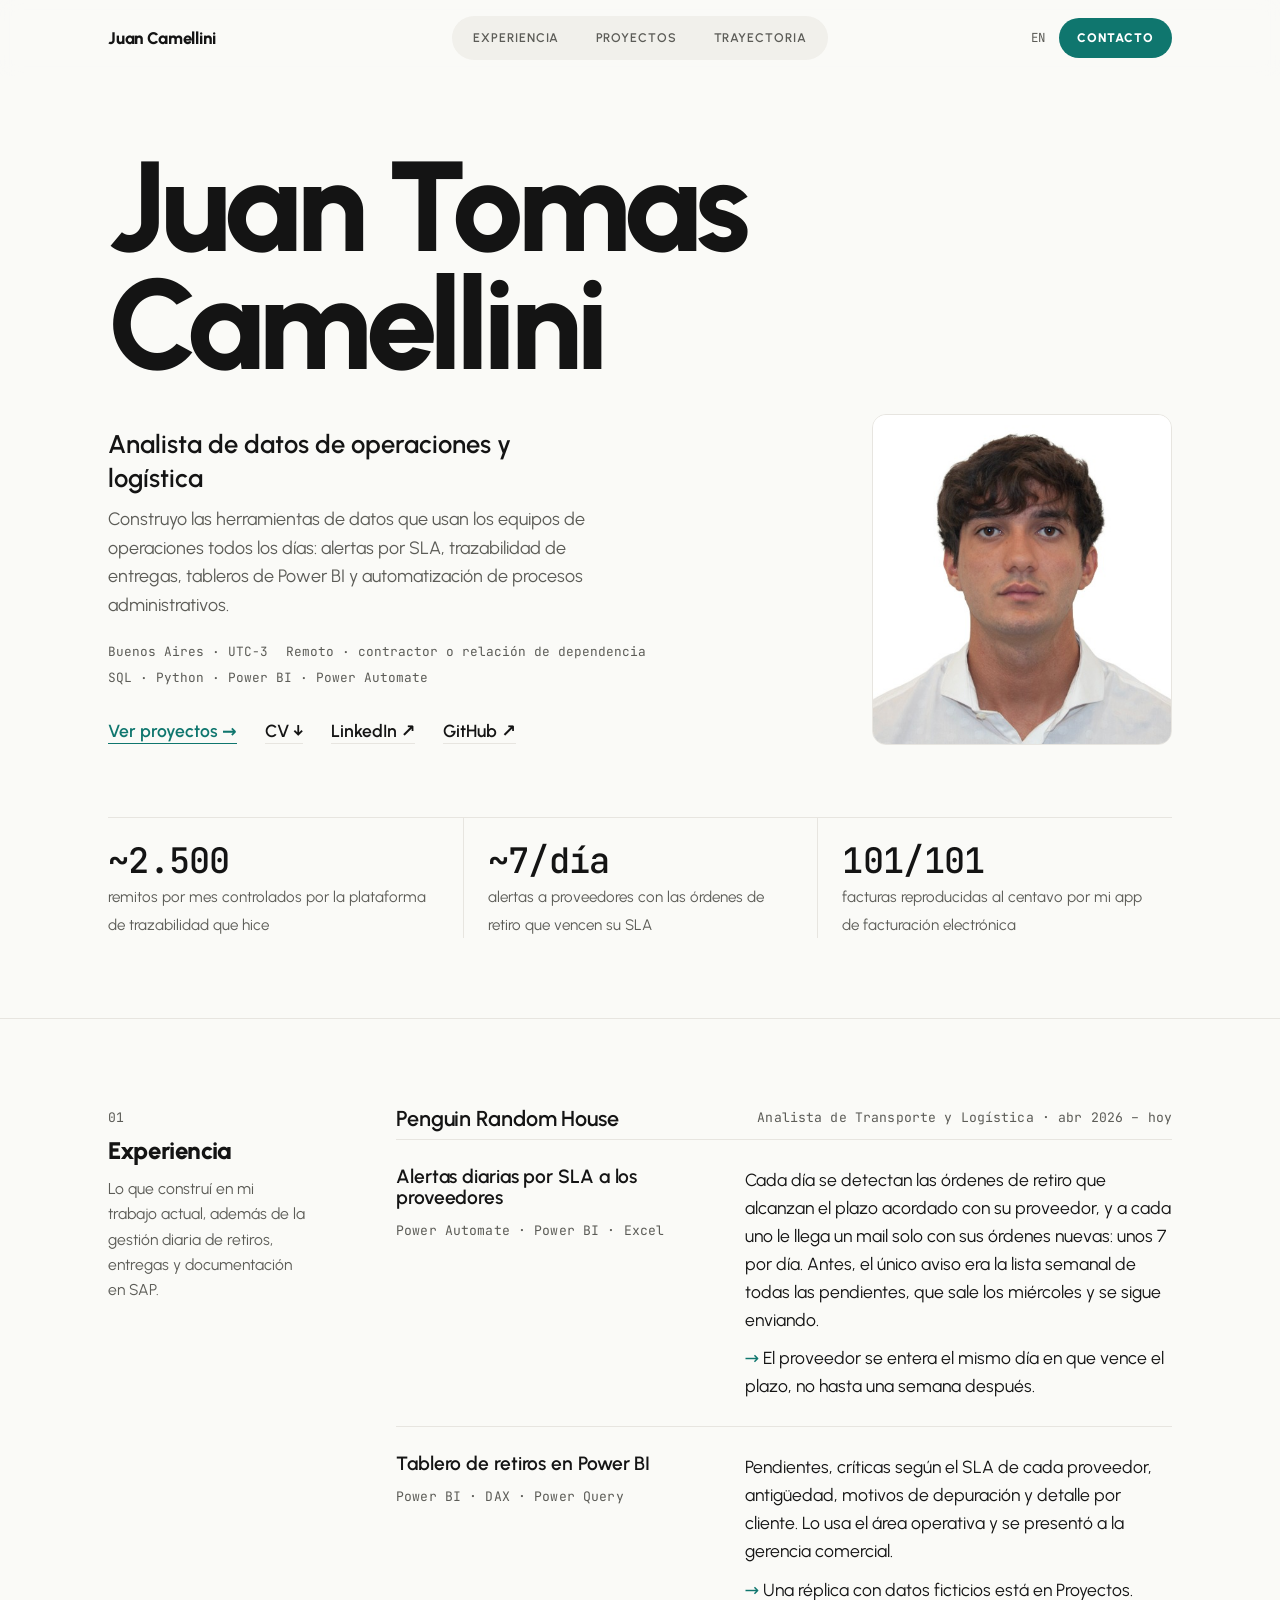
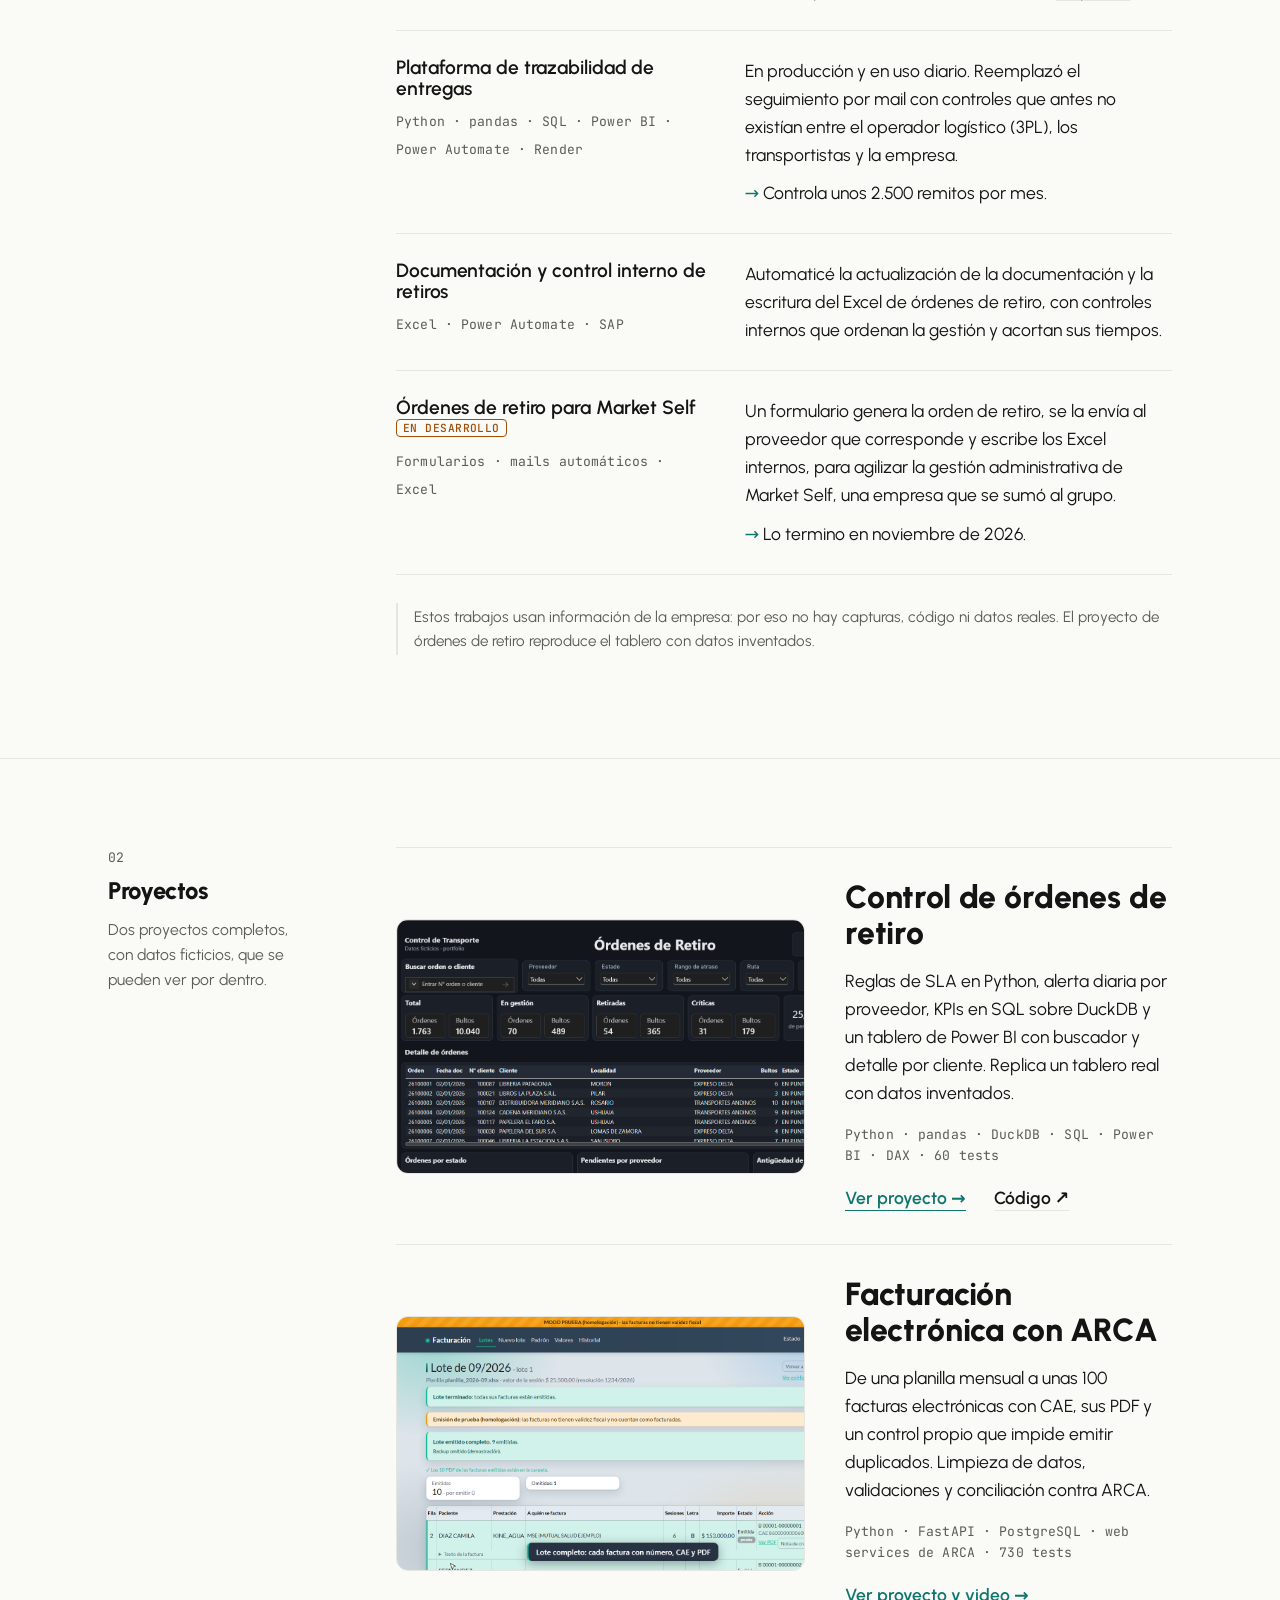
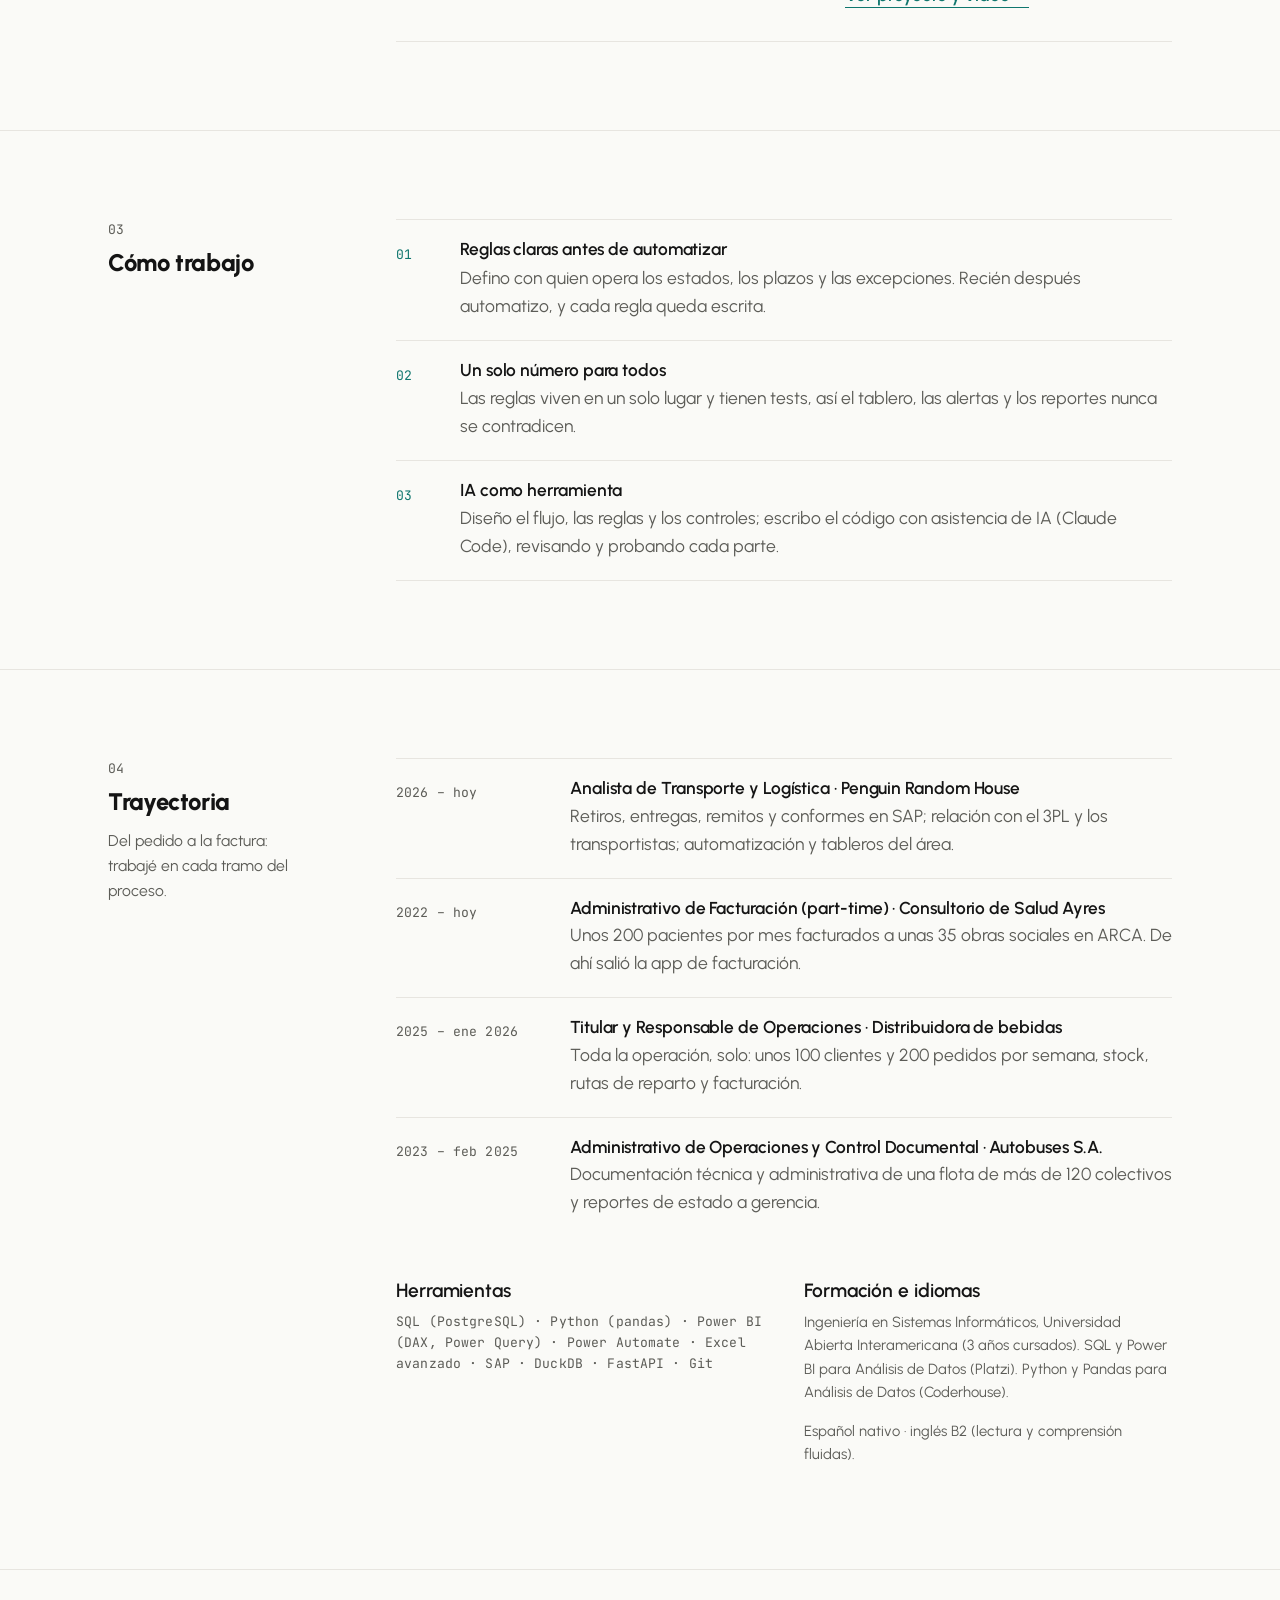
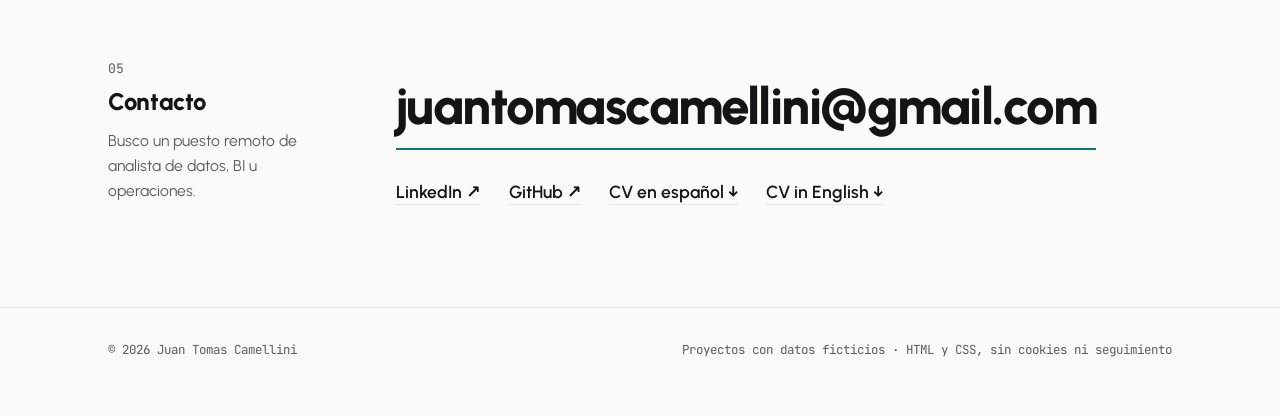
==== commit 601e0c19: "Rediseño minimalista y foto" ====
--- a/index.html
+++ b/index.html
@@ -13,6 +13,7 @@
 <link rel="alternate" hreflang="es" href="https://juancamellini.github.io/">
 <link rel="alternate" hreflang="en" href="https://juancamellini.github.io/en/">
 <link rel="icon" href="favicon.svg" type="image/svg+xml">
+<link rel="preload" href="assets/fonts/Urbanist-800.woff2" as="font" type="font/woff2" crossorigin>
 <link rel="stylesheet" href="assets/css/site.css">
 </head>
 <body>
@@ -20,14 +21,16 @@
 
 <header class="site-header">
   <div class="wrap">
-    <a class="brand" href="./">Juan Camellini <span>· datos y operaciones</span></a>
+    <a class="brand" href="./">Juan Camellini</a>
     <nav class="nav" aria-label="Secciones">
       <a href="#experiencia">Experiencia</a>
       <a href="#proyectos">Proyectos</a>
       <a href="#trayectoria">Trayectoria</a>
-      <a href="#contacto">Contacto</a>
     </nav>
-    <a class="lang" href="en/" hreflang="en" lang="en">EN</a>
+    <div class="head-end">
+      <a class="lang" href="en/" hreflang="en" lang="en">EN</a>
+      <a class="cta" href="#contacto">Contacto</a>
+    </div>
   </div>
 </header>
 
@@ -35,195 +38,195 @@
 
   <section class="hero">
     <div class="wrap">
-      <p class="eyebrow">Portfolio</p>
-      <h1>Juan Tomas Camellini</h1>
-      <p class="role">Analista de datos de operaciones y logística</p>
-      <p class="lead">Construyo las herramientas de datos que usan los equipos de operaciones todos los días: alertas por SLA a proveedores, trazabilidad de entregas, tableros de Power BI y automatización de procesos administrativos.</p>
-      <ul class="meta-line">
-        <li>SQL · Python (pandas) · Power BI (DAX) · Power Automate</li>
-        <li>Buenos Aires (UTC-3) · disponible remoto</li>
-        <li>Contractor o relación de dependencia</li>
-      </ul>
-      <div class="actions">
-        <a class="btn primary" href="#proyectos">Ver proyectos</a>
-        <a class="btn" href="assets/cv/Juan_Camellini_CV_ES.pdf" download>
-          <svg viewBox="0 0 24 24" fill="none" stroke="currentColor" stroke-width="2" stroke-linecap="round" stroke-linejoin="round" aria-hidden="true"><path d="M12 3v12m0 0-5-5m5 5 5-5M5 21h14"/></svg>
-          Descargar CV
-        </a>
-        <a class="btn" href="https://www.linkedin.com/in/juancamellini">LinkedIn</a>
-        <a class="btn" href="https://github.com/JuanCamellini">GitHub</a>
-      </div>
-
-      <div class="stats">
-        <div class="stat"><b>~2.500</b><span>remitos por mes controlados por la plataforma de trazabilidad que hice</span></div>
-        <div class="stat"><b>~7 por día</b><span>alertas a proveedores con las órdenes de retiro que vencen su SLA</span></div>
-        <div class="stat"><b>101 de 101</b><span>facturas reproducidas al centavo por mi app de facturación electrónica</span></div>
+      <div class="hero-grid">
+        <div>
+          <h1 class="hero-name">Juan Tomas<br>Camellini</h1>
+          <p class="hero-role">Analista de datos de operaciones y logística</p>
+          <p class="hero-text">Construyo las herramientas de datos que usan los equipos de operaciones todos los días: alertas por SLA, trazabilidad de entregas, tableros de Power BI y automatización de procesos administrativos.</p>
+          <ul class="hero-meta">
+            <li>Buenos Aires · UTC-3</li>
+            <li>Remoto · contractor o relación de dependencia</li>
+            <li>SQL · Python · Power BI · Power Automate</li>
+          </ul>
+          <ul class="links">
+            <li><a class="go" href="#proyectos">Ver proyectos →</a></li>
+            <li><a href="assets/cv/Juan_Camellini_CV_ES.pdf" download>CV ↓</a></li>
+            <li><a href="https://www.linkedin.com/in/juancamellini">LinkedIn ↗</a></li>
+            <li><a href="https://github.com/JuanCamellini">GitHub ↗</a></li>
+          </ul>
+        </div>
+        <img class="portrait" src="assets/img/juan-camellini.jpg" alt="Foto de Juan Tomas Camellini" width="472" height="520">
+      </div>
+
+      <div class="facts">
+        <div class="fact"><b>~2.500</b><span>remitos por mes controlados por la plataforma de trazabilidad que hice</span></div>
+        <div class="fact"><b>~7/día</b><span>alertas a proveedores con las órdenes de retiro que vencen su SLA</span></div>
+        <div class="fact"><b>101/101</b><span>facturas reproducidas al centavo por mi app de facturación electrónica</span></div>
       </div>
     </div>
   </section>
 
   <section id="experiencia">
-    <div class="wrap">
-      <p class="eyebrow">Experiencia en logística</p>
-      <div class="job-head">
-        <h3>Penguin Random House · Analista de Transporte y Logística</h3>
-        <p>Abril 2026 – actualidad</p>
-      </div>
-      <p class="lead">Además de la gestión diaria de retiros, entregas y documentación en SAP, automaticé buena parte del control del área.</p>
-
-      <div class="grid two">
-        <article class="card">
-          <h3>Alertas diarias por SLA a los proveedores</h3>
-          <p>Cada día se detectan las órdenes de retiro que alcanzan el plazo acordado con su proveedor, y a cada uno le llega un mail solo con sus órdenes nuevas: unos <strong>7 mails por día</strong>. Antes, el único aviso era la lista semanal de todas las pendientes, que sale los miércoles y se sigue enviando.</p>
-          <p class="result">El proveedor se entera el mismo día en que vence el plazo, no hasta una semana después.</p>
-          <ul class="tags"><li>Power Automate</li><li>Power BI</li><li>Excel</li></ul>
+    <div class="wrap sec">
+      <div class="sec-head">
+        <span class="mono">01</span>
+        <h2>Experiencia</h2>
+        <p>Lo que construí en mi trabajo actual, además de la gestión diaria de retiros, entregas y documentación en SAP.</p>
+      </div>
+      <div>
+        <div class="job-line">
+          <h3>Penguin Random House</h3>
+          <span class="mono muted">Analista de Transporte y Logística · abr 2026 – hoy</span>
+        </div>
+        <ul class="rows">
+          <li class="row">
+            <div><h3>Alertas diarias por SLA a los proveedores</h3><span class="mono">Power Automate · Power BI · Excel</span></div>
+            <div>
+              <p>Cada día se detectan las órdenes de retiro que alcanzan el plazo acordado con su proveedor, y a cada uno le llega un mail solo con sus órdenes nuevas: unos 7 por día. Antes, el único aviso era la lista semanal de todas las pendientes, que sale los miércoles y se sigue enviando.</p>
+              <p class="result">El proveedor se entera el mismo día en que vence el plazo, no hasta una semana después.</p>
+            </div>
+          </li>
+          <li class="row">
+            <div><h3>Tablero de retiros en Power BI</h3><span class="mono">Power BI · DAX · Power Query</span></div>
+            <div>
+              <p>Pendientes, críticas según el SLA de cada proveedor, antigüedad, motivos de depuración y detalle por cliente. Lo usa el área operativa y se presentó a la gerencia comercial.</p>
+              <p class="result">Una réplica con datos ficticios está en <a href="proyectos/ordenes-retiro.html">Proyectos</a>.</p>
+            </div>
+          </li>
+          <li class="row">
+            <div><h3>Plataforma de trazabilidad de entregas</h3><span class="mono">Python · pandas · SQL · Power BI · Power Automate · Render</span></div>
+            <div>
+              <p>En producción y en uso diario. Reemplazó el seguimiento por mail con controles que antes no existían entre el operador logístico (3PL), los transportistas y la empresa.</p>
+              <p class="result">Controla unos 2.500 remitos por mes.</p>
+            </div>
+          </li>
+          <li class="row">
+            <div><h3>Documentación y control interno de retiros</h3><span class="mono">Excel · Power Automate · SAP</span></div>
+            <div>
+              <p>Automaticé la actualización de la documentación y la escritura del Excel de órdenes de retiro, con controles internos que ordenan la gestión y acortan sus tiempos.</p>
+            </div>
+          </li>
+          <li class="row">
+            <div><h3>Órdenes de retiro para Market Self <span class="tag">En desarrollo</span></h3><span class="mono">Formularios · mails automáticos · Excel</span></div>
+            <div>
+              <p>Un formulario genera la orden de retiro, se la envía al proveedor que corresponde y escribe los Excel internos, para agilizar la gestión administrativa de Market Self, una empresa que se sumó al grupo.</p>
+              <p class="result">Lo termino en noviembre de 2026.</p>
+            </div>
+          </li>
+        </ul>
+        <p class="note">Estos trabajos usan información de la empresa: por eso no hay capturas, código ni datos reales. El proyecto de órdenes de retiro reproduce el tablero con datos inventados.</p>
+      </div>
+    </div>
+  </section>
+
+  <section id="proyectos">
+    <div class="wrap sec">
+      <div class="sec-head">
+        <span class="mono">02</span>
+        <h2>Proyectos</h2>
+        <p>Dos proyectos completos, con datos ficticios, que se pueden ver por dentro.</p>
+      </div>
+      <div>
+        <article class="proj">
+          <a class="shot" href="proyectos/ordenes-retiro.html" aria-label="Ver el proyecto de órdenes de retiro">
+            <img src="assets/img/retiros/01_tablero_principal.png" alt="Tablero de Power BI de órdenes de retiro, con filtros, tarjetas de KPIs y la tabla de detalle" width="1430" height="682" loading="lazy">
+          </a>
+          <div>
+            <h3>Control de órdenes de retiro</h3>
+            <p>Reglas de SLA en Python, alerta diaria por proveedor, KPIs en SQL sobre DuckDB y un tablero de Power BI con buscador y detalle por cliente. Replica un tablero real con datos inventados.</p>
+            <span class="mono">Python · pandas · DuckDB · SQL · Power BI · DAX · 60 tests</span>
+            <ul class="links">
+              <li><a class="go" href="proyectos/ordenes-retiro.html">Ver proyecto →</a></li>
+              <li><a href="https://github.com/JuanCamellini/logistics-control-tower">Código ↗</a></li>
+            </ul>
+          </div>
         </article>
-
-        <article class="card">
-          <h3>Tablero de retiros en Power BI</h3>
-          <p>Pendientes, críticas según el SLA de cada proveedor, antigüedad, motivos de depuración y detalle por cliente. Lo usa el área operativa y se presentó a la gerencia comercial.</p>
-          <p class="result">Una réplica con datos ficticios está en <a href="proyectos/ordenes-retiro.html">Proyectos</a>.</p>
-          <ul class="tags"><li>Power BI</li><li>DAX</li><li>Power Query</li></ul>
+        <article class="proj">
+          <a class="shot" href="proyectos/facturacion.html" aria-label="Ver el proyecto de facturación electrónica">
+            <img src="assets/img/facturacion/lote-emitido.png" alt="App de facturación con un lote del mes emitido: cada factura con número, CAE y PDF" width="1280" height="720" loading="lazy">
+          </a>
+          <div>
+            <h3>Facturación electrónica con ARCA</h3>
+            <p>De una planilla mensual a unas 100 facturas electrónicas con CAE, sus PDF y un control propio que impide emitir duplicados. Limpieza de datos, validaciones y conciliación contra ARCA.</p>
+            <span class="mono">Python · FastAPI · PostgreSQL · web services de ARCA · 730 tests</span>
+            <ul class="links">
+              <li><a class="go" href="proyectos/facturacion.html">Ver proyecto y video →</a></li>
+            </ul>
+          </div>
         </article>
-
-        <article class="card">
-          <h3>Plataforma de trazabilidad de entregas</h3>
-          <p>En producción y en uso diario. Reemplazó el seguimiento por mail con controles que antes no existían entre el operador logístico (3PL), los transportistas y la empresa.</p>
-          <p class="result">Controla unos 2.500 remitos por mes.</p>
-          <ul class="tags"><li>Python</li><li>pandas</li><li>SQL</li><li>Power BI</li><li>Power Automate</li><li>Render</li></ul>
-        </article>
-
-        <article class="card">
-          <h3>Documentación y control interno de retiros</h3>
-          <p>Automaticé la actualización de la documentación y la escritura del Excel de órdenes de retiro, con controles internos que ordenan la gestión y acortan sus tiempos.</p>
-          <ul class="tags"><li>Excel</li><li>Power Automate</li><li>SAP</li></ul>
-        </article>
-
-        <article class="card span-2">
-          <h3>Órdenes de retiro para Market Self <span class="badge warn">En desarrollo</span></h3>
-          <p>Un formulario genera la orden de retiro, se la envía al proveedor que corresponde y escribe los Excel internos, para agilizar la gestión administrativa de Market Self, una empresa que se sumó al grupo.</p>
-          <p class="result">Lo termino en noviembre de 2026.</p>
-          <ul class="tags"><li>Formularios</li><li>Automatización de mails</li><li>Excel</li></ul>
-        </article>
-      </div>
-
-      <p class="note">Estos trabajos usan información de la empresa: por eso acá no hay capturas, código ni datos reales. El proyecto de órdenes de retiro reproduce el tablero con datos inventados.</p>
-    </div>
-  </section>
-
-  <section id="proyectos">
-    <div class="wrap">
-      <p class="eyebrow">Proyectos</p>
-      <h2>Proyectos que se pueden ver por dentro</h2>
-      <p class="lead">Dos proyectos completos, con datos ficticios, que muestran cómo trabajo de punta a punta.</p>
-
-      <article class="card project">
-        <a class="shot" href="proyectos/ordenes-retiro.html" aria-label="Ver el proyecto de órdenes de retiro">
-          <img src="assets/img/retiros/01_tablero_principal.png" alt="Tablero de Power BI de órdenes de retiro, con filtros, tarjetas de KPIs y la tabla de detalle" width="1430" height="682" loading="lazy">
-        </a>
-        <div class="body">
-          <p class="eyebrow">Logística · Power BI</p>
-          <h3>Control de órdenes de retiro</h3>
-          <p>Reglas de SLA en Python, alerta diaria por proveedor, KPIs en SQL sobre DuckDB y un tablero de Power BI con buscador y detalle por cliente. Replica un tablero real con datos inventados.</p>
-          <ul class="tags"><li>Python</li><li>pandas</li><li>DuckDB / SQL</li><li>Power BI</li><li>DAX</li><li>60 tests</li></ul>
-          <div class="actions">
-            <a class="btn primary" href="proyectos/ordenes-retiro.html">Ver el proyecto</a>
-            <a class="btn" href="https://github.com/JuanCamellini/logistics-control-tower">Código</a>
-          </div>
-        </div>
-      </article>
-
-      <article class="card project">
-        <a class="shot" href="proyectos/facturacion.html" aria-label="Ver el proyecto de facturación electrónica">
-          <img src="assets/img/facturacion/lote-emitido.png" alt="App de facturación con un lote del mes emitido: cada factura con número, CAE y PDF" width="1280" height="720" loading="lazy">
-        </a>
-        <div class="body">
-          <p class="eyebrow">Automatización · Datos</p>
-          <h3>Facturación electrónica con ARCA</h3>
-          <p>De una planilla mensual a unas 100 facturas electrónicas con CAE, sus PDF y un control propio que impide emitir duplicados. Limpieza de datos, validaciones y conciliación contra ARCA.</p>
-          <ul class="tags"><li>Python</li><li>FastAPI</li><li>PostgreSQL</li><li>Web services de ARCA</li><li>730 tests</li></ul>
-          <div class="actions">
-            <a class="btn primary" href="proyectos/facturacion.html">Ver el proyecto y el video</a>
-          </div>
-        </div>
-      </article>
+      </div>
     </div>
   </section>
 
   <section id="como-trabajo">
-    <div class="wrap">
-      <p class="eyebrow">Cómo trabajo</p>
-      <h2>Primero el proceso, después el código</h2>
-      <div class="grid three">
-        <article class="card">
-          <h3>Reglas claras antes de automatizar</h3>
-          <p>Defino con quien opera los estados, los plazos y las excepciones. Recién después automatizo, y cada regla queda escrita.</p>
-        </article>
-        <article class="card">
-          <h3>Un solo número para todos</h3>
-          <p>Las reglas viven en un solo lugar y tienen tests, así el tablero, las alertas y los reportes nunca se contradicen.</p>
-        </article>
-        <article class="card">
-          <h3>IA como herramienta</h3>
-          <p>Diseño el flujo, las reglas y los controles; escribo el código con asistencia de IA (Claude Code), revisando y probando cada parte.</p>
-        </article>
-      </div>
+    <div class="wrap sec">
+      <div class="sec-head">
+        <span class="mono">03</span>
+        <h2>Cómo trabajo</h2>
+      </div>
+      <ol class="numbered">
+        <li><div><h3>Reglas claras antes de automatizar</h3><p>Defino con quien opera los estados, los plazos y las excepciones. Recién después automatizo, y cada regla queda escrita.</p></div></li>
+        <li><div><h3>Un solo número para todos</h3><p>Las reglas viven en un solo lugar y tienen tests, así el tablero, las alertas y los reportes nunca se contradicen.</p></div></li>
+        <li><div><h3>IA como herramienta</h3><p>Diseño el flujo, las reglas y los controles; escribo el código con asistencia de IA (Claude Code), revisando y probando cada parte.</p></div></li>
+      </ol>
     </div>
   </section>
 
   <section id="trayectoria">
-    <div class="wrap">
-      <p class="eyebrow">Trayectoria</p>
-      <h2>Del pedido a la factura</h2>
-      <p class="lead">Trabajé en distintos tramos del proceso, así que lo conozco completo: pedido, remito, entrega, conforme, facturación y reclamo.</p>
-      <ol class="timeline">
-        <li>
-          <span class="when">2026 – actualidad</span>
+    <div class="wrap sec">
+      <div class="sec-head">
+        <span class="mono">04</span>
+        <h2>Trayectoria</h2>
+        <p>Del pedido a la factura: trabajé en cada tramo del proceso.</p>
+      </div>
+      <div>
+        <div class="years">
+          <span class="mono">2026 – hoy</span>
           <div><h3>Analista de Transporte y Logística · Penguin Random House</h3><p>Retiros, entregas, remitos y conformes en SAP; relación con el 3PL y los transportistas; automatización y tableros del área.</p></div>
-        </li>
-        <li>
-          <span class="when">2022 – actualidad</span>
+        </div>
+        <div class="years">
+          <span class="mono">2022 – hoy</span>
           <div><h3>Administrativo de Facturación (part-time) · Consultorio de Salud Ayres</h3><p>Unos 200 pacientes por mes facturados a unas 35 obras sociales en ARCA. De ahí salió la app de facturación.</p></div>
-        </li>
-        <li>
-          <span class="when">2025 – ene 2026</span>
+        </div>
+        <div class="years">
+          <span class="mono">2025 – ene 2026</span>
           <div><h3>Titular y Responsable de Operaciones · Distribuidora de bebidas</h3><p>Toda la operación, solo: unos 100 clientes y 200 pedidos por semana, stock, rutas de reparto y facturación.</p></div>
-        </li>
-        <li>
-          <span class="when">2023 – feb 2025</span>
+        </div>
+        <div class="years">
+          <span class="mono">2023 – feb 2025</span>
           <div><h3>Administrativo de Operaciones y Control Documental · Autobuses S.A.</h3><p>Documentación técnica y administrativa de una flota de más de 120 colectivos y reportes de estado a gerencia.</p></div>
-        </li>
-      </ol>
-
-      <div class="grid two" style="margin-top:32px">
-        <div>
-          <h3>Herramientas</h3>
-          <ul class="skills">
-            <li>SQL (PostgreSQL)</li><li>Python (pandas)</li><li>Power BI (DAX, Power Query)</li><li>Power Automate</li>
-            <li>Excel avanzado</li><li>SAP (circuito logístico)</li><li>DuckDB</li><li>FastAPI</li><li>Git</li>
-          </ul>
-        </div>
-        <div>
-          <h3>Formación e idiomas</h3>
-          <p class="muted small" style="margin-bottom:.4em">Ingeniería en Sistemas Informáticos, Universidad Abierta Interamericana (3 años cursados).<br>
-          SQL y Power BI para Análisis de Datos (Platzi) · Python y Pandas para Análisis de Datos (Coderhouse).</p>
-          <p class="muted small">Español nativo · Inglés B2 (lectura y comprensión fluidas).</p>
+        </div>
+
+        <div class="grid two" style="margin-top:44px">
+          <div>
+            <h3>Herramientas</h3>
+            <p class="mono muted">SQL (PostgreSQL) · Python (pandas) · Power BI (DAX, Power Query) · Power Automate · Excel avanzado · SAP · DuckDB · FastAPI · Git</p>
+          </div>
+          <div>
+            <h3>Formación e idiomas</h3>
+            <p class="muted small">Ingeniería en Sistemas Informáticos, Universidad Abierta Interamericana (3 años cursados). SQL y Power BI para Análisis de Datos (Platzi). Python y Pandas para Análisis de Datos (Coderhouse).</p>
+            <p class="muted small">Español nativo · inglés B2 (lectura y comprensión fluidas).</p>
+          </div>
         </div>
       </div>
     </div>
   </section>
 
   <section id="contacto">
-    <div class="wrap">
-      <p class="eyebrow">Contacto</p>
-      <h2>¿Hablamos?</h2>
-      <p class="lead">Busco un puesto remoto de analista de datos, BI u operaciones, como contractor o en relación de dependencia.</p>
-      <div class="actions">
-        <a class="btn primary" href="mailto:juantomascamellini@gmail.com">juantomascamellini@gmail.com</a>
-        <a class="btn" href="https://www.linkedin.com/in/juancamellini">LinkedIn</a>
-        <a class="btn" href="https://github.com/JuanCamellini">GitHub</a>
-        <a class="btn" href="assets/cv/Juan_Camellini_CV_ES.pdf" download>CV en español</a>
-        <a class="btn" href="assets/cv/Juan_Camellini_CV_EN.pdf" download>CV in English</a>
+    <div class="wrap sec">
+      <div class="sec-head">
+        <span class="mono">05</span>
+        <h2>Contacto</h2>
+        <p>Busco un puesto remoto de analista de datos, BI u operaciones.</p>
+      </div>
+      <div>
+        <a class="contact-big" href="mailto:juantomascamellini@gmail.com">juantomascamellini@gmail.com</a>
+        <ul class="links">
+          <li><a href="https://www.linkedin.com/in/juancamellini">LinkedIn ↗</a></li>
+          <li><a href="https://github.com/JuanCamellini">GitHub ↗</a></li>
+          <li><a href="assets/cv/Juan_Camellini_CV_ES.pdf" download>CV en español ↓</a></li>
+          <li><a href="assets/cv/Juan_Camellini_CV_EN.pdf" download lang="en">CV in English ↓</a></li>
+        </ul>
       </div>
     </div>
   </section>
@@ -233,7 +236,7 @@
 <footer class="site-footer">
   <div class="wrap">
     <span>© 2026 Juan Tomas Camellini</span>
-    <span>Los proyectos usan datos ficticios. Sitio hecho en HTML y CSS, sin cookies ni seguimiento.</span>
+    <span>Proyectos con datos ficticios · HTML y CSS, sin cookies ni seguimiento</span>
   </div>
 </footer>
 </body>
--- a/assets/css/site.css
+++ b/assets/css/site.css
@@ -1,239 +1,236 @@
-/* Portfolio de Juan Tomas Camellini: one stylesheet for every page, light and dark. */
-
-@font-face { font-family: "Poppins"; src: url("../fonts/Poppins-Regular.ttf") format("truetype"); font-weight: 400; font-display: swap; }
-@font-face { font-family: "Poppins"; src: url("../fonts/Poppins-Medium.ttf") format("truetype"); font-weight: 500; font-display: swap; }
-@font-face { font-family: "Poppins"; src: url("../fonts/Poppins-SemiBold.ttf") format("truetype"); font-weight: 600; font-display: swap; }
-@font-face { font-family: "Poppins"; src: url("../fonts/Poppins-Bold.ttf") format("truetype"); font-weight: 700; font-display: swap; }
+/* Portfolio de Juan Tomas Camellini: minimal, type-led. One stylesheet, light and dark. */
+
+@font-face { font-family: "Urbanist"; src: url("../fonts/Urbanist-400.woff2") format("woff2"); font-weight: 400; font-display: swap; }
+@font-face { font-family: "Urbanist"; src: url("../fonts/Urbanist-600.woff2") format("woff2"); font-weight: 500 600; font-display: swap; }
+@font-face { font-family: "Urbanist"; src: url("../fonts/Urbanist-800.woff2") format("woff2"); font-weight: 700 900; font-display: swap; }
+@font-face { font-family: "JetBrains Mono"; src: url("../fonts/JetBrainsMono-400.woff2") format("woff2"); font-weight: 400; font-display: swap; }
+@font-face { font-family: "JetBrains Mono"; src: url("../fonts/JetBrainsMono-500.woff2") format("woff2"); font-weight: 500 700; font-display: swap; }
 
 :root {
-  --bg: #f6f7f9;
-  --surface: #ffffff;
-  --surface-2: #eef1f5;
-  --text: #18202c;
-  --muted: #586274;
-  --border: #dde2ea;
-  --accent: #1f5fd6;
-  --accent-hover: #174cae;
-  --accent-text: #ffffff;
-  --accent-soft: #e4ecfb;
-  --ok: #157a3a;
-  --ok-soft: #e3f4e8;
-  --warn: #9a5a06;
-  --warn-soft: #fbf0dd;
-  --shadow: 0 1px 2px rgba(16, 24, 40, .05), 0 4px 16px rgba(16, 24, 40, .06);
-  --radius: 14px;
-  --max: 1080px;
-  --gutter: 24px;
+  --bg: #fafaf7;
+  --soft: #f1f0eb;
+  --text: #141414;
+  --muted: #5c5c57;
+  --line: #e7e5e0;
+  --accent: #0f766e;
+  --accent-ink: #ffffff;
+  --warn: #a14d06;
+  --sans: "Urbanist", system-ui, -apple-system, "Segoe UI", sans-serif;
+  --mono: "JetBrains Mono", ui-monospace, "Cascadia Mono", Consolas, monospace;
+  --max: 1120px;
+  --gutter: 28px;
   color-scheme: light;
 }
 
 @media (prefers-color-scheme: dark) {
   :root {
-    --bg: #0e1116;
-    --surface: #161a21;
-    --surface-2: #1d232c;
-    --text: #e7eaf0;
-    --muted: #9ba5b4;
-    --border: #2a313c;
-    --accent: #6aa5ff;
-    --accent-hover: #8db9ff;
-    --accent-text: #0e1116;
-    --accent-soft: #1a2944;
-    --ok: #5ccf86;
-    --ok-soft: #15291d;
-    --warn: #f0b45a;
-    --warn-soft: #2e2414;
-    --shadow: 0 1px 2px rgba(0, 0, 0, .3), 0 4px 16px rgba(0, 0, 0, .25);
+    --bg: #111110;
+    --soft: #1a1a18;
+    --text: #ededE8;
+    --muted: #a3a39c;
+    --line: #2a2a27;
+    --accent: #2dd4bf;
+    --accent-ink: #0b1f1c;
+    --warn: #f0a24b;
     color-scheme: dark;
   }
 }
 
 *, *::before, *::after { box-sizing: border-box; }
-
-html { scroll-behavior: smooth; scroll-padding-top: 76px; -webkit-text-size-adjust: 100%; }
-
+html { scroll-behavior: smooth; scroll-padding-top: 90px; -webkit-text-size-adjust: 100%; }
 body {
   margin: 0;
   background: var(--bg);
   color: var(--text);
-  font-family: "Poppins", system-ui, -apple-system, "Segoe UI", Roboto, sans-serif;
-  font-size: 16px;
-  line-height: 1.65;
-}
-
+  font-family: var(--sans);
+  font-size: 17.5px;
+  line-height: 1.6;
+  font-weight: 400;
+}
 img, video { max-width: 100%; height: auto; display: block; }
-
-a { color: var(--accent); text-underline-offset: 3px; }
-a:hover { color: var(--accent-hover); }
-:focus-visible { outline: 3px solid var(--accent); outline-offset: 2px; border-radius: 4px; }
-
-h1, h2, h3 { line-height: 1.25; margin: 0 0 .5em; }
-h1 { font-size: clamp(2rem, 5vw, 3rem); font-weight: 700; letter-spacing: -.02em; }
-h2 { font-size: clamp(1.45rem, 3vw, 1.9rem); font-weight: 700; letter-spacing: -.01em; }
-h3 { font-size: 1.1rem; font-weight: 600; }
+a { color: inherit; text-decoration-color: var(--line); text-underline-offset: 4px; text-decoration-thickness: 1px; }
+a:hover { color: var(--accent); text-decoration-color: currentColor; }
+:focus-visible { outline: 2px solid var(--accent); outline-offset: 3px; border-radius: 4px; }
+h1, h2, h3 { margin: 0 0 .5em; line-height: 1.1; font-weight: 700; letter-spacing: -.015em; }
+h1 { font-size: clamp(2.4rem, 6vw, 4.4rem); font-weight: 800; letter-spacing: -.03em; }
+h2 { font-size: clamp(1.6rem, 3vw, 2.2rem); }
+h3 { font-size: 1.2rem; font-weight: 600; letter-spacing: -.005em; }
 p { margin: 0 0 1em; }
 strong { font-weight: 600; }
+code { font-family: var(--mono); font-size: .88em; }
 
 .wrap { max-width: var(--max); margin: 0 auto; padding: 0 var(--gutter); }
-.skip { position: absolute; left: -999px; top: 8px; background: var(--surface); padding: 8px 12px; z-index: 20; }
+.skip { position: absolute; left: -999px; top: 8px; background: var(--bg); padding: 8px 12px; z-index: 30; }
 .skip:focus { left: 8px; }
-
-/* ---------- header ---------- */
-.site-header {
-  position: sticky; top: 0; z-index: 10;
-  background: color-mix(in srgb, var(--bg) 88%, transparent);
-  backdrop-filter: saturate(150%) blur(10px);
-  border-bottom: 1px solid var(--border);
-}
-.site-header .wrap { display: flex; align-items: center; gap: 20px; min-height: 60px; }
-.brand { font-weight: 700; color: var(--text); text-decoration: none; white-space: nowrap; }
-.brand span { color: var(--muted); font-weight: 500; }
-.nav { display: flex; gap: 4px 18px; margin-left: auto; flex-wrap: wrap; justify-content: flex-end; }
-.nav a { color: var(--muted); text-decoration: none; font-size: .92rem; font-weight: 500; }
-.nav a:hover, .nav a[aria-current="page"] { color: var(--text); }
-.lang { font-size: .85rem; font-weight: 600; border: 1px solid var(--border); border-radius: 999px; padding: 2px 10px; color: var(--muted); text-decoration: none; }
-.lang:hover { color: var(--text); border-color: var(--muted); }
+.mono { font-family: var(--mono); font-size: .82rem; letter-spacing: .01em; }
+.muted { color: var(--muted); }
+.small { font-size: .92rem; }
+
+/* ---------- header: name, centered pill, contact ---------- */
+.site-header { position: sticky; top: 0; z-index: 20; background: color-mix(in srgb, var(--bg) 85%, transparent); backdrop-filter: blur(10px); }
+.site-header .wrap { display: grid; grid-template-columns: 1fr auto 1fr; align-items: center; gap: 16px; min-height: 76px; }
+.brand { font-weight: 800; font-size: 1.05rem; letter-spacing: -.01em; text-decoration: none; justify-self: start; }
+.brand span { display: none; }
+.nav { display: flex; gap: 4px; padding: 5px; background: var(--soft); border-radius: 999px; }
+.nav a { text-decoration: none; font-size: .78rem; font-weight: 600; letter-spacing: .08em; text-transform: uppercase; padding: 7px 16px; border-radius: 999px; color: var(--muted); }
+.nav a:hover, .nav a[aria-current="page"] { color: var(--text); background: var(--bg); }
+.head-end { justify-self: end; display: flex; align-items: center; gap: 14px; }
+.lang { font-family: var(--mono); font-size: .78rem; text-decoration: none; color: var(--muted); }
+.cta { background: var(--accent); color: var(--accent-ink); text-decoration: none; font-weight: 700; font-size: .78rem; letter-spacing: .08em; text-transform: uppercase; padding: 10px 18px; border-radius: 999px; }
+.cta:hover { color: var(--accent-ink); filter: brightness(1.08); }
 
 /* ---------- sections ---------- */
-section { padding: 64px 0; }
-section + section { border-top: 1px solid var(--border); }
-.eyebrow { text-transform: uppercase; letter-spacing: .12em; font-size: .75rem; font-weight: 600; color: var(--accent); margin-bottom: .6em; }
-.lead { font-size: 1.15rem; color: var(--muted); max-width: 46rem; }
-.muted { color: var(--muted); }
-.small { font-size: .88rem; }
+section { padding: 88px 0; border-top: 1px solid var(--line); }
+.hero, section.tight { border-top: 0; }
+.sec { display: grid; grid-template-columns: 240px 1fr; gap: 48px; }
+.sec-head h2 { font-size: 1.5rem; }
+.sec-head .mono { color: var(--muted); display: block; margin-bottom: 10px; }
+.sec-head p { color: var(--muted); font-size: .98rem; max-width: 22ch; }
+.lead { font-size: 1.2rem; color: var(--muted); max-width: 44rem; }
 
 /* ---------- hero ---------- */
-.hero { padding: 72px 0 56px; }
-.hero h1 { margin-bottom: .2em; }
-.hero .role { font-size: clamp(1.1rem, 2.4vw, 1.4rem); font-weight: 500; color: var(--muted); margin-bottom: 1.2em; }
-.hero .lead { color: var(--text); }
-.meta-line { display: flex; flex-wrap: wrap; gap: 6px 18px; color: var(--muted); font-size: .9rem; margin: 1.2em 0 1.6em; padding: 0; list-style: none; }
-
+.hero { padding: 72px 0 80px; }
+.hero-grid { display: grid; grid-template-columns: 1fr 300px; gap: 56px; align-items: end; }
+.hero-name { font-size: clamp(3.4rem, 10vw, 8rem); font-weight: 800; line-height: .92; letter-spacing: -.045em; margin: 0 0 .35em; }
+.hero-role { font-size: clamp(1.25rem, 2.4vw, 1.6rem); font-weight: 600; margin: 0 0 .4em; max-width: 30ch; line-height: 1.3; }
+.hero-text { color: var(--muted); font-size: 1.12rem; max-width: 46ch; }
+.hero-meta { font-family: var(--mono); font-size: .8rem; color: var(--muted); display: flex; flex-wrap: wrap; gap: 6px 18px; margin: 22px 0 28px; padding: 0; list-style: none; }
+.portrait { width: 300px; border-radius: 14px; border: 1px solid var(--line); background: #fff; }
+
+.links { display: flex; flex-wrap: wrap; gap: 10px 28px; padding: 0; margin: 0; list-style: none; font-weight: 600; }
+.links a { text-decoration: none; border-bottom: 1px solid var(--line); padding-bottom: 2px; }
+.links a:hover { border-color: currentColor; }
+.links .go { color: var(--accent); border-color: currentColor; }
+
+.facts { display: grid; grid-template-columns: repeat(3, 1fr); margin-top: 72px; border-top: 1px solid var(--line); }
+.fact { padding: 22px 24px 0 0; }
+.fact + .fact { padding-left: 24px; border-left: 1px solid var(--line); }
+.fact b { display: block; font-family: var(--mono); font-weight: 500; font-size: clamp(1.6rem, 3vw, 2.2rem); letter-spacing: -.02em; line-height: 1.2; }
+.fact span { color: var(--muted); font-size: .95rem; }
+
+/* ---------- rows (experience, timeline, principles) ---------- */
+.rows { list-style: none; margin: 0; padding: 0; }
+.row { display: grid; grid-template-columns: minmax(0, 1fr) minmax(0, 1.35fr); gap: 32px; padding: 26px 0; border-top: 1px solid var(--line); }
+.row:last-child { border-bottom: 1px solid var(--line); }
+.row h3 { margin-bottom: .35em; }
+.row p { margin-bottom: .6em; }
+.row p:last-child { margin-bottom: 0; }
+.row .mono { color: var(--muted); }
+.result { color: var(--text); }
+.result::before { content: "→ "; color: var(--accent); }
+.tag { font-family: var(--mono); font-size: .7rem; letter-spacing: .04em; text-transform: uppercase; border: 1px solid currentColor; border-radius: 4px; padding: 1px 6px; color: var(--warn); vertical-align: 3px; white-space: nowrap; }
+.job-line { display: flex; flex-wrap: wrap; justify-content: space-between; gap: 4px 16px; margin-bottom: 8px; }
+.job-line h3 { font-size: 1.35rem; margin: 0; }
+
+.years { display: grid; grid-template-columns: 150px 1fr; gap: 24px; padding: 20px 0; border-top: 1px solid var(--line); }
+.years:last-child { border-bottom: 1px solid var(--line); }
+.years .mono { color: var(--muted); padding-top: 3px; }
+.years h3 { font-size: 1.08rem; margin-bottom: .2em; }
+.years p { margin: 0; color: var(--muted); }
+
+.numbered { list-style: none; margin: 0; padding: 0; counter-reset: n; }
+.numbered li { counter-increment: n; display: grid; grid-template-columns: 56px 1fr; gap: 8px; padding: 20px 0; border-top: 1px solid var(--line); }
+.numbered li:last-child { border-bottom: 1px solid var(--line); }
+.numbered li::before { content: counter(n, decimal-leading-zero); font-family: var(--mono); font-size: .82rem; color: var(--accent); padding-top: 4px; }
+.numbered p { margin: 0; color: var(--muted); }
+.numbered h3 { font-size: 1.08rem; margin-bottom: .25em; }
+
+.note { border-left: 2px solid var(--line); padding: 2px 0 2px 16px; color: var(--muted); font-size: .95rem; margin-top: 28px; }
+
+/* ---------- projects ---------- */
+.proj { display: grid; grid-template-columns: 1.25fr 1fr; gap: 40px; align-items: center; padding: 32px 0; border-top: 1px solid var(--line); }
+.proj:last-child { border-bottom: 1px solid var(--line); }
+.proj .shot { display: block; border-radius: 12px; overflow: hidden; border: 1px solid var(--line); aspect-ratio: 16 / 10; }
+.proj .shot img { width: 100%; height: 100%; object-fit: cover; object-position: top left; transition: transform .4s ease; }
+.proj .shot:hover img { transform: scale(1.02); }
+.proj h3 { font-size: clamp(1.5rem, 2.6vw, 2rem); font-weight: 700; }
+.proj .mono { color: var(--muted); display: block; margin-bottom: 18px; }
+
+/* ---------- contact ---------- */
+.contact-big { font-size: clamp(1.5rem, 4.4vw, 3.2rem); font-weight: 800; letter-spacing: -.03em; text-decoration: none; border-bottom: 2px solid var(--accent); display: inline-block; margin: 8px 0 28px; word-break: break-word; }
+
+/* ---------- project pages (shared components) ---------- */
+.page-head { padding: 48px 0 40px; }
+.back { display: inline-block; margin-bottom: 28px; font-family: var(--mono); font-size: .8rem; text-decoration: none; color: var(--muted); }
+.eyebrow { font-family: var(--mono); font-size: .78rem; color: var(--muted); letter-spacing: .02em; margin-bottom: 14px; }
+.page-head .lead { margin-top: .4em; }
+.tags { display: flex; flex-wrap: wrap; gap: 0; padding: 0; margin: 18px 0 0; list-style: none; font-family: var(--mono); font-size: .8rem; color: var(--muted); }
+.tags li:not(:last-child)::after { content: "·"; margin: 0 10px; }
 .actions { display: flex; flex-wrap: wrap; gap: 10px; }
-.btn {
-  display: inline-flex; align-items: center; gap: 8px;
-  padding: 10px 18px; border-radius: 10px; font-weight: 600; font-size: .95rem;
-  text-decoration: none; border: 1px solid var(--border); background: var(--surface); color: var(--text);
-}
-.btn:hover { border-color: var(--muted); color: var(--text); }
-.btn.primary { background: var(--accent); border-color: var(--accent); color: var(--accent-text); }
-.btn.primary:hover { background: var(--accent-hover); border-color: var(--accent-hover); color: var(--accent-text); }
-.btn svg { width: 18px; height: 18px; flex: none; }
-
-/* ---------- stats ---------- */
-.stats { display: grid; grid-template-columns: repeat(3, 1fr); gap: 14px; margin-top: 40px; }
-.stat { background: var(--surface); border: 1px solid var(--border); border-radius: var(--radius); padding: 18px 20px; box-shadow: var(--shadow); }
-.stat b { display: block; font-size: 1.7rem; font-weight: 700; line-height: 1.2; letter-spacing: -.01em; }
-.stat span { color: var(--muted); font-size: .9rem; }
-
-/* ---------- cards ---------- */
-.grid { display: grid; gap: 16px; }
-.grid.two { grid-template-columns: repeat(2, 1fr); }
-.grid.three { grid-template-columns: repeat(3, 1fr); }
-.card {
-  background: var(--surface); border: 1px solid var(--border); border-radius: var(--radius);
-  padding: 22px; box-shadow: var(--shadow);
-}
-.card h3 { margin-bottom: .4em; }
-.card.span-2 { grid-column: span 2; }
+.btn { display: inline-flex; align-items: center; gap: 8px; padding: 10px 20px; border-radius: 999px; font-weight: 600; font-size: .95rem; text-decoration: none; border: 1px solid var(--text); color: var(--text); }
+.btn:hover { color: var(--bg); background: var(--text); }
+.btn.primary { background: var(--accent); border-color: var(--accent); color: var(--accent-ink); }
+.btn.primary:hover { filter: brightness(1.08); color: var(--accent-ink); }
+.btn svg { width: 18px; height: 18px; }
+.badge { font-family: var(--mono); font-size: .72rem; letter-spacing: .03em; text-transform: uppercase; border: 1px solid currentColor; border-radius: 4px; padding: 1px 7px; color: var(--accent); }
+.badge.warn { color: var(--warn); }
+.badge.ok { color: var(--accent); }
+
+.grid { display: grid; gap: 40px; }
+.grid.two { grid-template-columns: repeat(2, minmax(0, 1fr)); }
+.grid.three { grid-template-columns: repeat(3, minmax(0, 1fr)); }
+.card { border-top: 1px solid var(--line); padding-top: 18px; }
 .card p:last-child { margin-bottom: 0; }
-.card .result { border-left: 3px solid var(--ok); padding-left: 12px; color: var(--text); }
-
-.badge { display: inline-block; font-size: .72rem; font-weight: 600; letter-spacing: .04em; text-transform: uppercase; padding: 2px 9px; border-radius: 999px; background: var(--accent-soft); color: var(--accent); vertical-align: middle; }
-.badge.warn { background: var(--warn-soft); color: var(--warn); }
-.badge.ok { background: var(--ok-soft); color: var(--ok); }
-
-.tags { display: flex; flex-wrap: wrap; gap: 6px; padding: 0; margin: 12px 0 0; list-style: none; }
-.tags li { font-size: .78rem; font-weight: 500; padding: 2px 10px; border-radius: 999px; background: var(--surface-2); color: var(--muted); }
-
-.job-head { display: flex; flex-wrap: wrap; align-items: baseline; justify-content: space-between; gap: 4px 16px; margin-bottom: 18px; }
-.job-head h3 { font-size: 1.25rem; margin: 0; }
-.job-head p { margin: 0; color: var(--muted); }
-
-.note { background: var(--surface-2); border-radius: 10px; padding: 14px 16px; font-size: .92rem; color: var(--muted); margin-top: 18px; }
-
-/* ---------- projects ---------- */
-.project { display: grid; grid-template-columns: 1.15fr 1fr; gap: 0; overflow: hidden; padding: 0; }
-.project + .project { margin-top: 20px; }
-.project .shot { background: var(--surface-2); display: block; border-right: 1px solid var(--border); }
-.project .shot img { width: 100%; height: 100%; object-fit: cover; object-position: top left; }
-.project .body { padding: 26px; display: flex; flex-direction: column; }
-.project .body h3 { font-size: 1.3rem; }
-.project .body .actions { margin-top: auto; padding-top: 18px; }
-
-/* ---------- timeline ---------- */
-.timeline { list-style: none; margin: 0; padding: 0; }
-.timeline li { display: grid; grid-template-columns: 170px 1fr; gap: 4px 20px; padding: 14px 0; border-top: 1px solid var(--border); }
-.timeline li:first-child { border-top: 0; }
-.timeline .when { color: var(--muted); font-size: .9rem; }
-.timeline h3 { margin: 0; font-size: 1rem; }
-.timeline p { margin: 2px 0 0; color: var(--muted); font-size: .93rem; }
-
-.skills { display: flex; flex-wrap: wrap; gap: 8px; padding: 0; margin: 0; list-style: none; }
-.skills li { background: var(--surface); border: 1px solid var(--border); border-radius: 8px; padding: 6px 12px; font-size: .9rem; font-weight: 500; }
-
-/* ---------- project pages ---------- */
-.page-head { padding: 56px 0 32px; }
-.back { display: inline-block; margin-bottom: 20px; font-size: .92rem; text-decoration: none; }
-.page-head .lead { color: var(--muted); }
-
 .prose { max-width: 46rem; }
-.prose h2 { margin-top: 0; }
-.prose ul, .prose ol { padding-left: 1.25em; margin: 0 0 1em; }
-.prose li { margin-bottom: .35em; }
+.prose ul, .prose ol { padding-left: 1.2em; margin: 0 0 1em; }
+.prose li { margin-bottom: .45em; }
+.prose li::marker { color: var(--muted); }
+
+.steps { counter-reset: s; list-style: none; padding: 0; margin: 0; }
+/* Block layout, not grid: list items mix text and <strong>, and grid would split them into cells */
+.steps li { counter-increment: s; position: relative; padding: 14px 0 14px 44px; border-top: 1px solid var(--line); }
+.steps li:last-child { border-bottom: 1px solid var(--line); }
+.steps li::before { content: counter(s, decimal-leading-zero); position: absolute; left: 0; top: 17px; font-family: var(--mono); font-size: .8rem; color: var(--accent); }
 
 figure { margin: 0; }
-figure img, figure video { border-radius: 10px; border: 1px solid var(--border); background: var(--surface-2); }
-figcaption { font-size: .88rem; color: var(--muted); margin-top: 8px; }
-.figure-wide { margin: 8px 0 0; }
-.gallery { display: grid; grid-template-columns: repeat(2, 1fr); gap: 22px; margin-top: 20px; }
-.gallery a { display: block; }
+figure img, figure video { border-radius: 10px; border: 1px solid var(--line); }
+figcaption { font-size: .9rem; color: var(--muted); margin-top: 10px; }
+.gallery { display: grid; grid-template-columns: repeat(2, minmax(0, 1fr)); gap: 32px; margin-top: 28px; }
 .gallery .wide { grid-column: 1 / -1; }
-section.tight { padding-top: 8px; }
-
-.table-wrap { overflow-x: auto; margin: 0 0 1em; border: 1px solid var(--border); border-radius: 10px; background: var(--surface); }
-table { border-collapse: collapse; width: 100%; font-size: .93rem; }
-th, td { text-align: left; padding: 10px 14px; border-bottom: 1px solid var(--border); vertical-align: top; }
-tr:last-child td { border-bottom: 0; }
-th { background: var(--surface-2); font-weight: 600; white-space: nowrap; }
-td.num, th.num { text-align: right; font-variant-numeric: tabular-nums; }
+.gallery figure.wide img { max-height: 720px; object-fit: cover; object-position: top; width: 100%; }
+
+.table-wrap { overflow-x: auto; margin: 0 0 1em; }
+table { border-collapse: collapse; width: 100%; font-size: .95rem; }
+th, td { text-align: left; padding: 12px 14px 12px 0; border-bottom: 1px solid var(--line); vertical-align: top; }
+thead th { font-family: var(--mono); font-size: .74rem; font-weight: 500; text-transform: uppercase; letter-spacing: .05em; color: var(--muted); border-bottom-color: var(--text); }
+tbody th { font-weight: 600; white-space: nowrap; }
+td.num, th.num { text-align: right; font-family: var(--mono); font-size: .88rem; padding-right: 0; }
 .first-col-nowrap td:first-child { white-space: nowrap; }
-.gallery figure.wide img { max-height: 720px; object-fit: cover; object-position: top; width: 100%; }
-
-.steps { counter-reset: step; list-style: none; padding: 0; margin: 0; display: grid; gap: 12px; }
-.steps li { counter-increment: step; position: relative; padding: 14px 16px 14px 56px; background: var(--surface); border: 1px solid var(--border); border-radius: 12px; }
-.steps li::before {
-  content: counter(step); position: absolute; left: 16px; top: 14px;
-  width: 26px; height: 26px; border-radius: 50%; background: var(--accent-soft); color: var(--accent);
-  font-weight: 700; font-size: .85rem; display: grid; place-items: center;
-}
-
-.source { font-size: .78rem; color: var(--muted); display: block; margin-top: 4px; }
 
 /* ---------- footer ---------- */
-.site-footer { border-top: 1px solid var(--border); padding: 32px 0 48px; color: var(--muted); font-size: .9rem; }
-.site-footer .wrap { display: flex; flex-wrap: wrap; gap: 8px 24px; justify-content: space-between; }
+.site-footer { border-top: 1px solid var(--line); padding: 32px 0 56px; font-family: var(--mono); font-size: .78rem; color: var(--muted); }
+.site-footer .wrap { display: flex; flex-wrap: wrap; justify-content: space-between; gap: 8px 24px; }
 .site-footer a { color: var(--muted); }
 
 /* ---------- responsive ---------- */
-@media (max-width: 860px) {
-  .grid.three { grid-template-columns: 1fr 1fr; }
-  .project { grid-template-columns: 1fr; }
-  .project .shot { border-right: 0; border-bottom: 1px solid var(--border); aspect-ratio: 16 / 9; }
-}
-@media (max-width: 640px) {
+@media (max-width: 960px) {
+  .sec { grid-template-columns: 1fr; gap: 24px; }
+  .sec-head p { max-width: none; }
+  .hero-grid { grid-template-columns: 1fr 220px; gap: 32px; }
+  .portrait { width: 220px; }
+  .proj { grid-template-columns: 1fr; gap: 22px; }
+  .grid.three { grid-template-columns: 1fr; gap: 0; }
+}
+@media (max-width: 720px) {
   :root { --gutter: 16px; }
-  section { padding: 44px 0; }
-  .hero { padding: 44px 0 36px; }
-  .site-header .wrap { flex-wrap: wrap; gap: 4px 12px; padding-top: 8px; padding-bottom: 8px; }
-  .brand span { display: none; }
-  .nav { margin-left: 0; justify-content: flex-start; gap: 2px 14px; width: 100%; order: 3; }
-  .lang { margin-left: auto; }
-  .stats, .grid.two, .grid.three, .gallery { grid-template-columns: 1fr; }
-  .card.span-2 { grid-column: auto; }
-  .timeline li { grid-template-columns: 1fr; }
-  .btn { padding: 9px 14px; }
-}
-
-@media (prefers-reduced-motion: reduce) { html { scroll-behavior: auto; } }
-@media print { .site-header, .actions { display: none; } body { background: #fff; } }
+  body { font-size: 16.5px; }
+  section { padding: 56px 0; }
+  .site-header .wrap { grid-template-columns: 1fr auto; min-height: 0; padding-top: 12px; padding-bottom: 12px; row-gap: 10px; }
+  .nav { grid-column: 1 / -1; grid-row: 2; justify-content: space-between; }
+  .nav a { padding: 7px 10px; font-size: .72rem; letter-spacing: .05em; }
+  .head-end { grid-row: 1; grid-column: 2; }
+  .hero { padding: 36px 0 48px; }
+  .hero-grid { grid-template-columns: 1fr; gap: 24px; }
+  .portrait { order: -1; width: 112px; aspect-ratio: 1; object-fit: cover; object-position: 50% 18%; border-radius: 50%; }
+  .facts { grid-template-columns: 1fr; margin-top: 44px; }
+  .fact, .fact + .fact { padding: 18px 0; border-left: 0; border-bottom: 1px solid var(--line); }
+  .row { grid-template-columns: 1fr; gap: 8px; }
+  .years { grid-template-columns: 1fr; gap: 4px; }
+  .grid.two, .gallery { grid-template-columns: 1fr; gap: 28px; }
+}
+
+@media (prefers-reduced-motion: reduce) {
+  html { scroll-behavior: auto; }
+  .proj .shot img { transition: none; }
+}
+@media print { .site-header, .actions, .links { display: none; } }
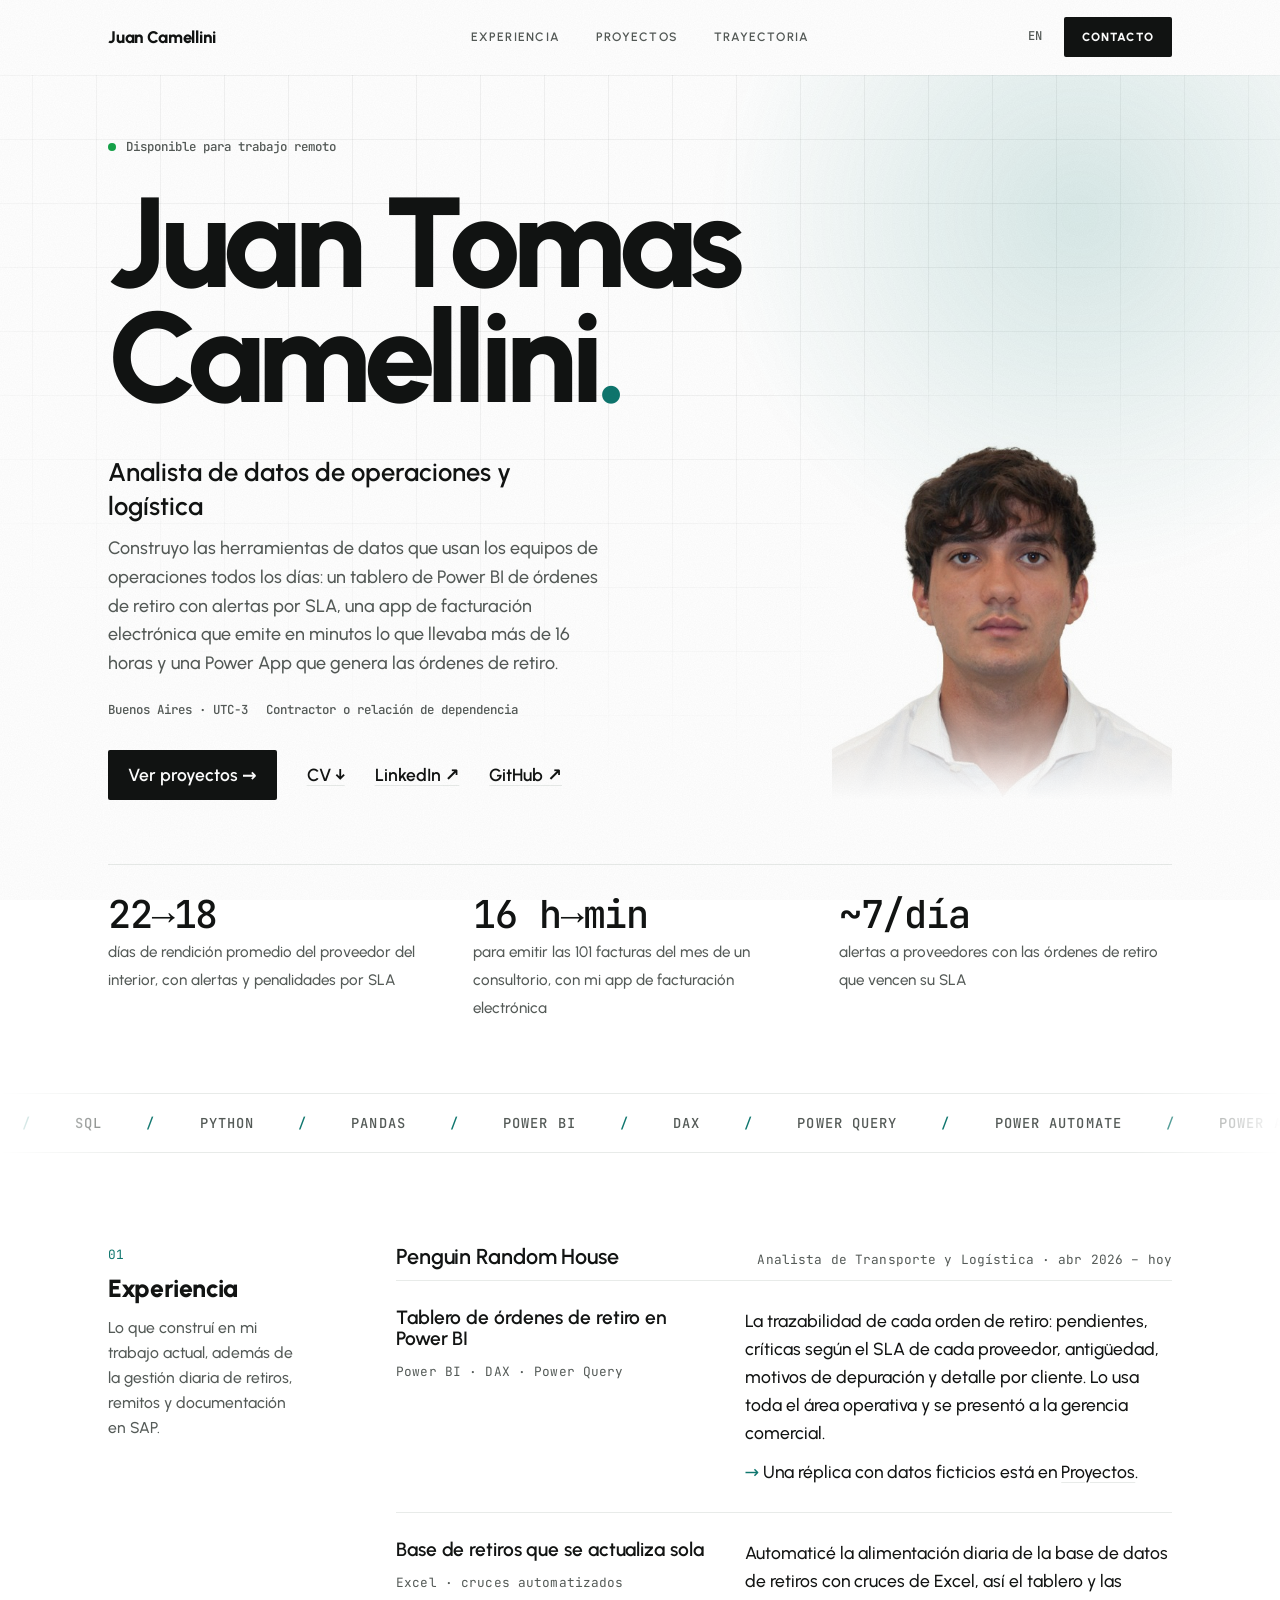
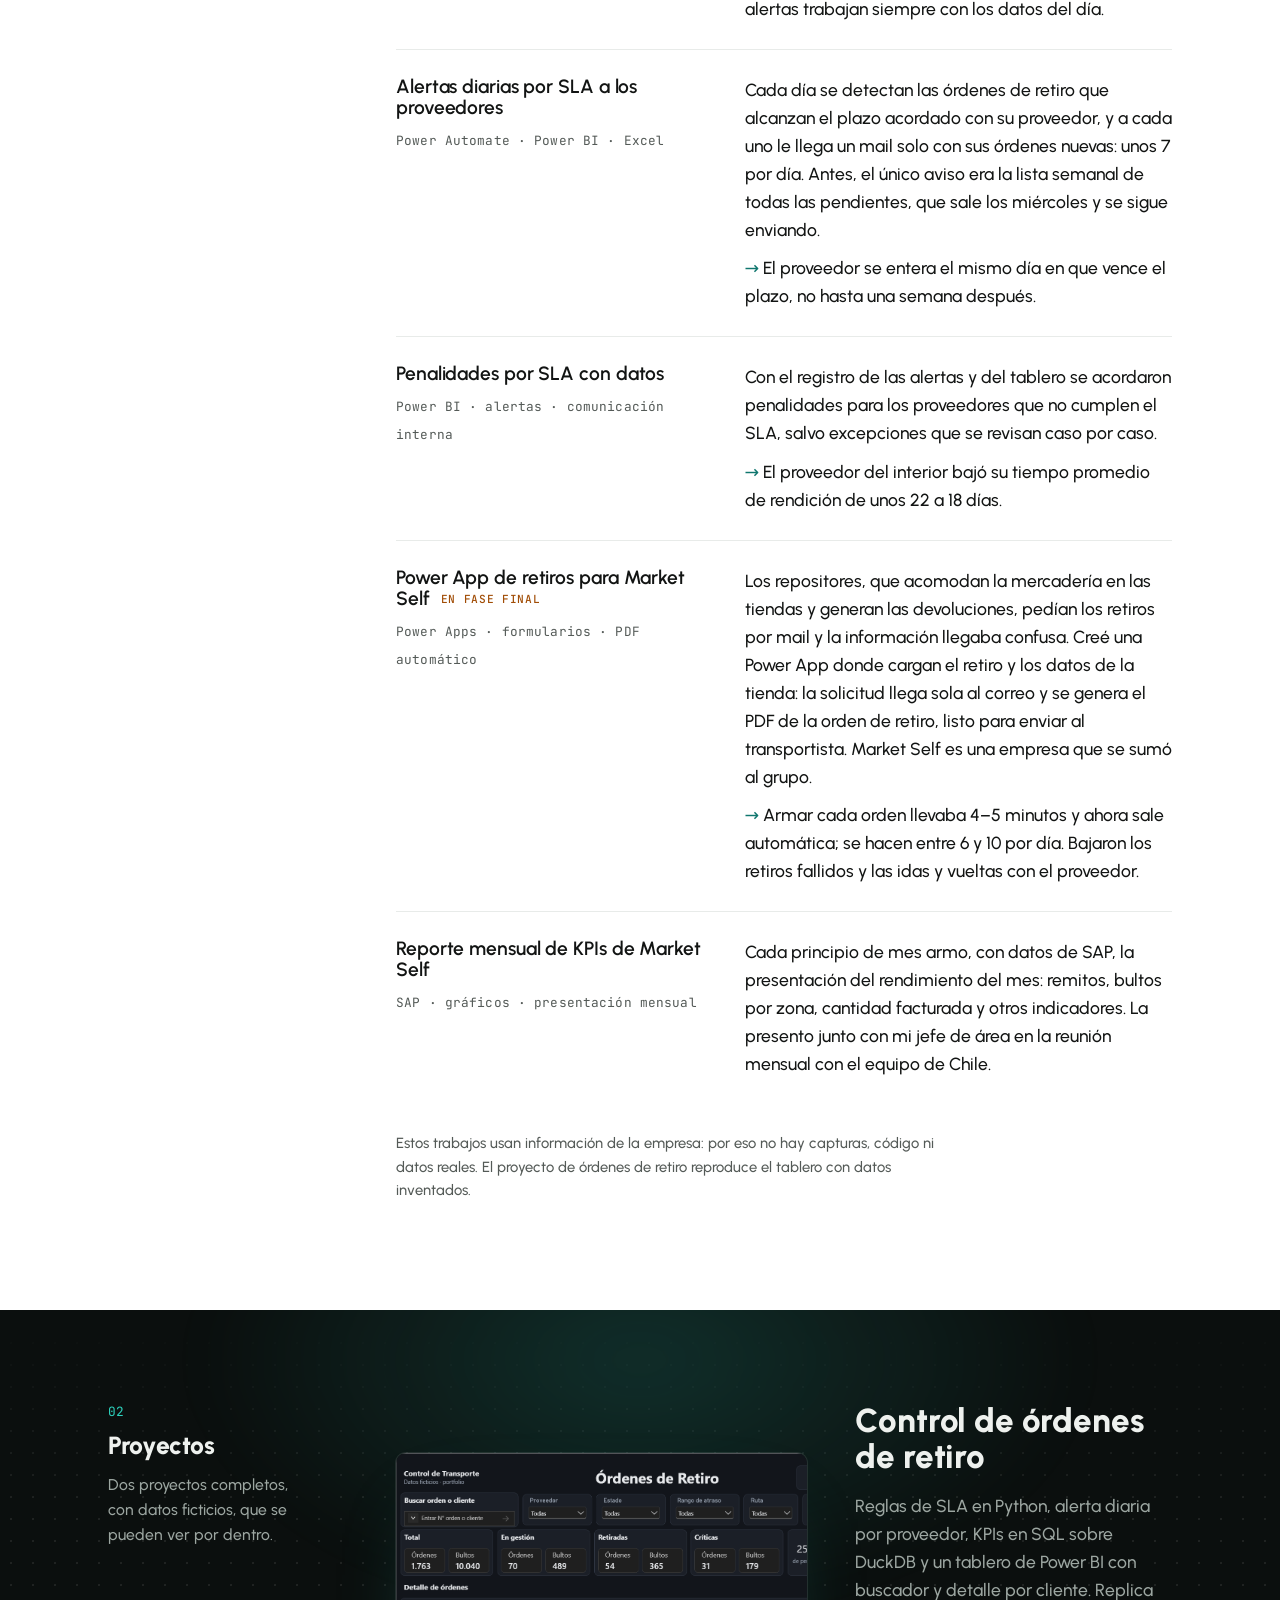
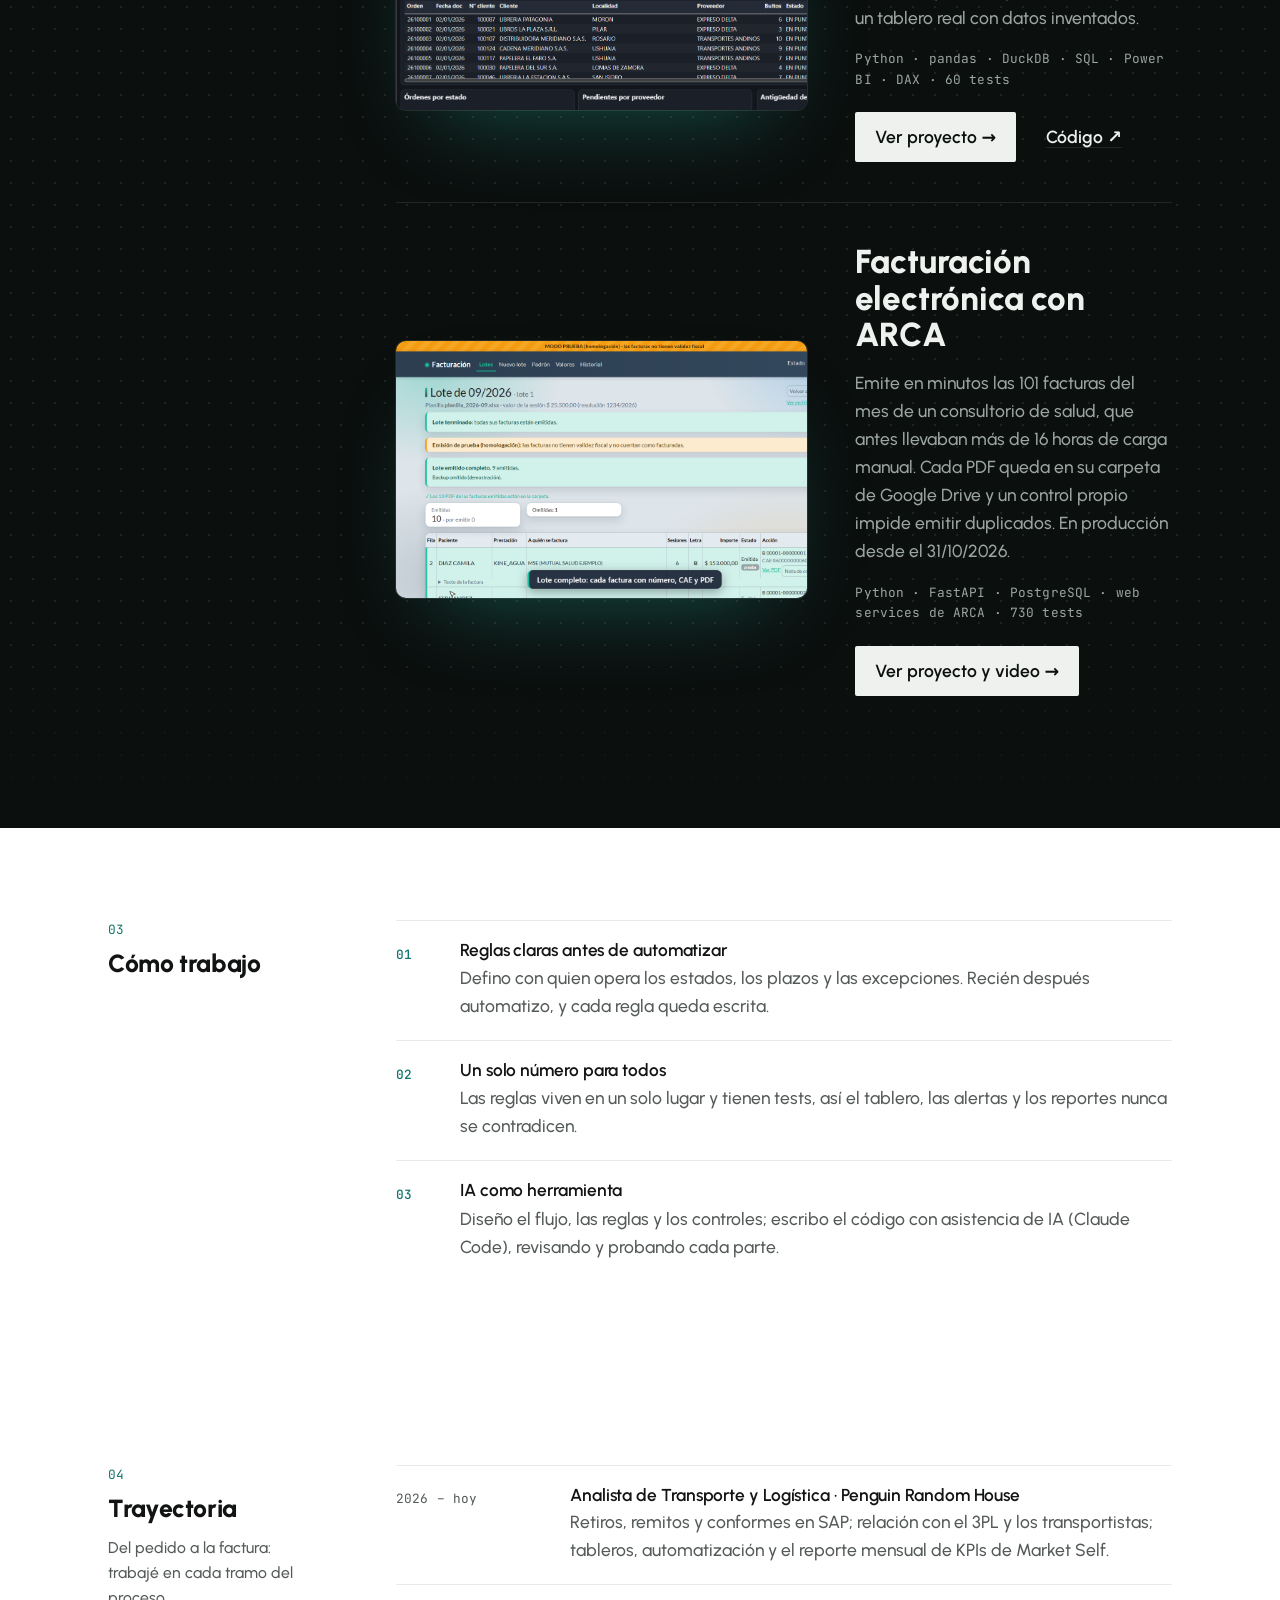
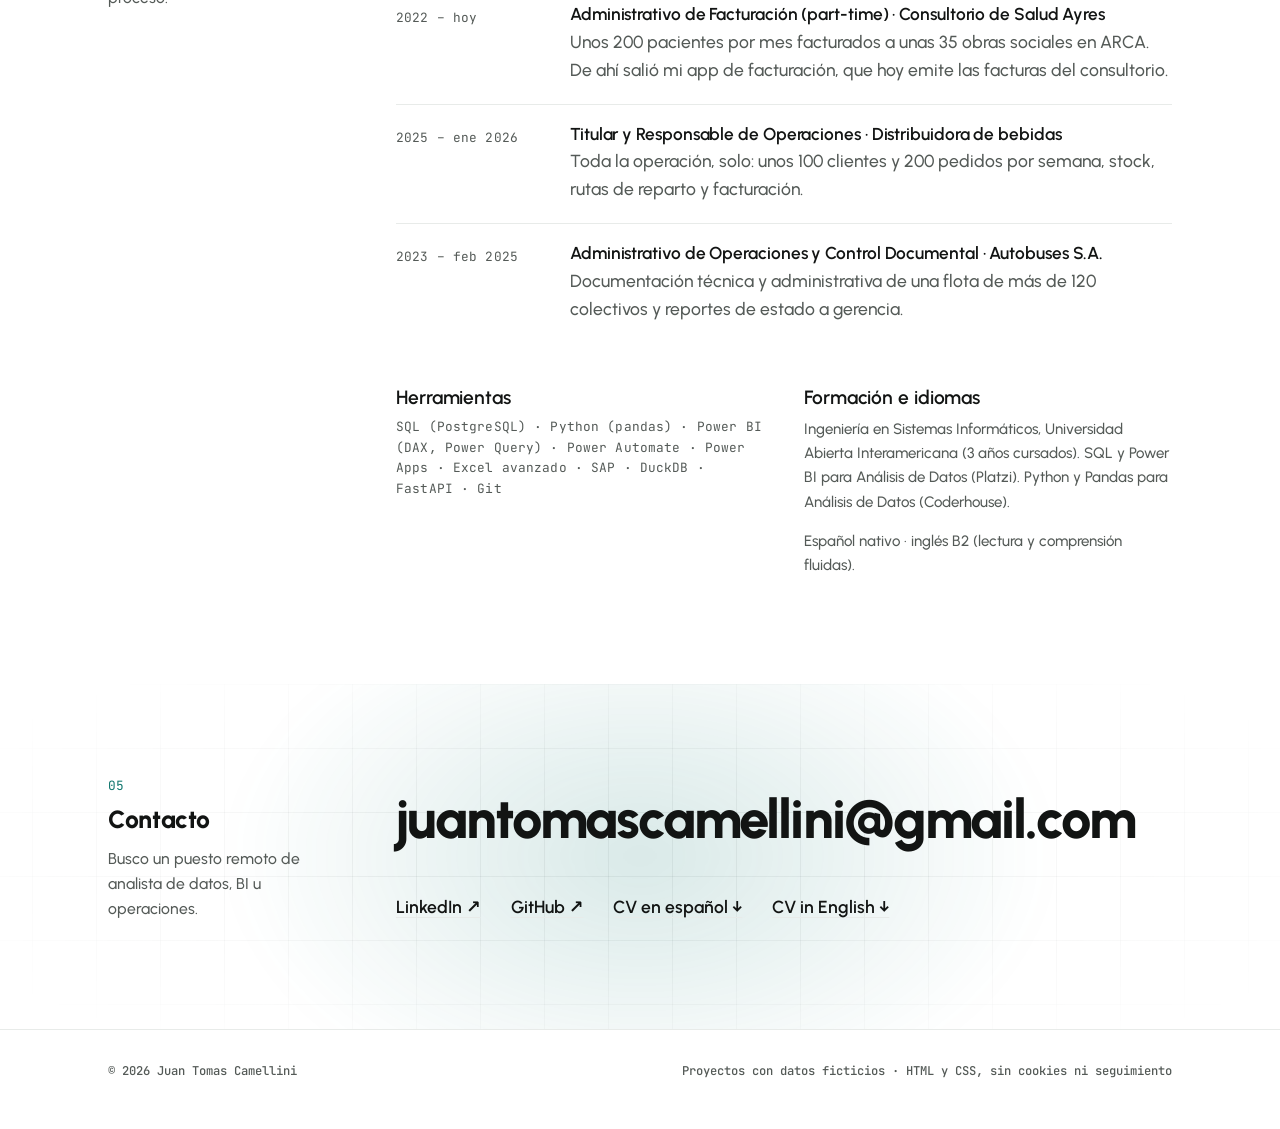
==== commit f4400f9a: "Prioridades: tablero de retiros, facturación en producción, Power App y reporte de KPIs" ====
--- a/index.html
+++ b/index.html
@@ -4,9 +4,9 @@
 <meta charset="utf-8">
 <meta name="viewport" content="width=device-width, initial-scale=1">
 <title>Juan Tomas Camellini · Analista de datos de operaciones y logística</title>
-<meta name="description" content="Analista de datos de operaciones y logística. Alertas por SLA, trazabilidad, tableros de Power BI y automatización de procesos administrativos con SQL y Python.">
+<meta name="description" content="Analista de datos de operaciones y logística. Tablero de Power BI de órdenes de retiro con alertas por SLA, app de facturación electrónica con ARCA y automatización de procesos con Power Apps, SQL y Python.">
 <meta property="og:title" content="Juan Tomas Camellini · Analista de datos de operaciones y logística">
-<meta property="og:description" content="Alertas por SLA, trazabilidad, tableros de Power BI y automatización de procesos con SQL y Python.">
+<meta property="og:description" content="Tablero de Power BI de órdenes de retiro con alertas por SLA, facturación electrónica automatizada y Power Apps.">
 <meta property="og:type" content="website">
 <meta property="og:url" content="https://juancamellini.github.io/">
 <meta property="og:image" content="https://juancamellini.github.io/assets/img/retiros/01_tablero_principal.png">
@@ -36,17 +36,17 @@
 
 <main id="contenido">
 
-  <section class="hero">
+  <section class="hero bg-grid">
     <div class="wrap">
       <div class="hero-grid">
         <div>
-          <h1 class="hero-name">Juan Tomas<br>Camellini</h1>
+          <p class="status"><i aria-hidden="true"></i>Disponible para trabajo remoto</p>
+          <h1 class="hero-name">Juan Tomas<br>Camellini<span class="dot">.</span></h1>
           <p class="hero-role">Analista de datos de operaciones y logística</p>
-          <p class="hero-text">Construyo las herramientas de datos que usan los equipos de operaciones todos los días: alertas por SLA, trazabilidad de entregas, tableros de Power BI y automatización de procesos administrativos.</p>
+          <p class="hero-text">Construyo las herramientas de datos que usan los equipos de operaciones todos los días: un tablero de Power BI de órdenes de retiro con alertas por SLA, una app de facturación electrónica que emite en minutos lo que llevaba más de 16 horas y una Power App que genera las órdenes de retiro.</p>
           <ul class="hero-meta">
             <li>Buenos Aires · UTC-3</li>
-            <li>Remoto · contractor o relación de dependencia</li>
-            <li>SQL · Python · Power BI · Power Automate</li>
+            <li>Contractor o relación de dependencia</li>
           </ul>
           <ul class="links">
             <li><a class="go" href="#proyectos">Ver proyectos →</a></li>
@@ -55,23 +55,30 @@
             <li><a href="https://github.com/JuanCamellini">GitHub ↗</a></li>
           </ul>
         </div>
-        <img class="portrait" src="assets/img/juan-camellini.jpg" alt="Foto de Juan Tomas Camellini" width="472" height="520">
+        <div class="portrait-wrap"><img class="portrait" src="assets/img/juan-camellini.jpg" alt="Foto de Juan Tomas Camellini" width="472" height="520"></div>
       </div>
 
       <div class="facts">
-        <div class="fact"><b>~2.500</b><span>remitos por mes controlados por la plataforma de trazabilidad que hice</span></div>
+        <div class="fact"><b>22→18</b><span>días de rendición promedio del proveedor del interior, con alertas y penalidades por SLA</span></div>
+        <div class="fact"><b>16 h→min</b><span>para emitir las 101 facturas del mes de un consultorio, con mi app de facturación electrónica</span></div>
         <div class="fact"><b>~7/día</b><span>alertas a proveedores con las órdenes de retiro que vencen su SLA</span></div>
-        <div class="fact"><b>101/101</b><span>facturas reproducidas al centavo por mi app de facturación electrónica</span></div>
-      </div>
-    </div>
-  </section>
+      </div>
+    </div>
+  </section>
+
+  <div class="marquee" aria-label="Herramientas">
+    <div class="marquee-track">
+      <ul><li>SQL</li><li>Python</li><li>pandas</li><li>Power BI</li><li>DAX</li><li>Power Query</li><li>Power Automate</li><li>Power Apps</li><li>DuckDB</li><li>PostgreSQL</li><li>Excel</li><li>SAP</li><li>FastAPI</li><li>Git</li></ul>
+      <ul aria-hidden="true"><li>SQL</li><li>Python</li><li>pandas</li><li>Power BI</li><li>DAX</li><li>Power Query</li><li>Power Automate</li><li>Power Apps</li><li>DuckDB</li><li>PostgreSQL</li><li>Excel</li><li>SAP</li><li>FastAPI</li><li>Git</li></ul>
+    </div>
+  </div>
 
   <section id="experiencia">
     <div class="wrap sec">
       <div class="sec-head">
         <span class="mono">01</span>
         <h2>Experiencia</h2>
-        <p>Lo que construí en mi trabajo actual, además de la gestión diaria de retiros, entregas y documentación en SAP.</p>
+        <p>Lo que construí en mi trabajo actual, además de la gestión diaria de retiros, remitos y documentación en SAP.</p>
       </div>
       <div>
         <div class="job-line">
@@ -80,6 +87,19 @@
         </div>
         <ul class="rows">
           <li class="row">
+            <div><h3>Tablero de órdenes de retiro en Power BI</h3><span class="mono">Power BI · DAX · Power Query</span></div>
+            <div>
+              <p>La trazabilidad de cada orden de retiro: pendientes, críticas según el SLA de cada proveedor, antigüedad, motivos de depuración y detalle por cliente. Lo usa toda el área operativa y se presentó a la gerencia comercial.</p>
+              <p class="result">Una réplica con datos ficticios está en <a href="proyectos/ordenes-retiro.html">Proyectos</a>.</p>
+            </div>
+          </li>
+          <li class="row">
+            <div><h3>Base de retiros que se actualiza sola</h3><span class="mono">Excel · cruces automatizados</span></div>
+            <div>
+              <p>Automaticé la alimentación diaria de la base de datos de retiros con cruces de Excel, así el tablero y las alertas trabajan siempre con los datos del día.</p>
+            </div>
+          </li>
+          <li class="row">
             <div><h3>Alertas diarias por SLA a los proveedores</h3><span class="mono">Power Automate · Power BI · Excel</span></div>
             <div>
               <p>Cada día se detectan las órdenes de retiro que alcanzan el plazo acordado con su proveedor, y a cada uno le llega un mail solo con sus órdenes nuevas: unos 7 por día. Antes, el único aviso era la lista semanal de todas las pendientes, que sale los miércoles y se sigue enviando.</p>
@@ -87,30 +107,23 @@
             </div>
           </li>
           <li class="row">
-            <div><h3>Tablero de retiros en Power BI</h3><span class="mono">Power BI · DAX · Power Query</span></div>
-            <div>
-              <p>Pendientes, críticas según el SLA de cada proveedor, antigüedad, motivos de depuración y detalle por cliente. Lo usa el área operativa y se presentó a la gerencia comercial.</p>
-              <p class="result">Una réplica con datos ficticios está en <a href="proyectos/ordenes-retiro.html">Proyectos</a>.</p>
-            </div>
-          </li>
-          <li class="row">
-            <div><h3>Plataforma de trazabilidad de entregas</h3><span class="mono">Python · pandas · SQL · Power BI · Power Automate · Render</span></div>
-            <div>
-              <p>En producción y en uso diario. Reemplazó el seguimiento por mail con controles que antes no existían entre el operador logístico (3PL), los transportistas y la empresa.</p>
-              <p class="result">Controla unos 2.500 remitos por mes.</p>
-            </div>
-          </li>
-          <li class="row">
-            <div><h3>Documentación y control interno de retiros</h3><span class="mono">Excel · Power Automate · SAP</span></div>
-            <div>
-              <p>Automaticé la actualización de la documentación y la escritura del Excel de órdenes de retiro, con controles internos que ordenan la gestión y acortan sus tiempos.</p>
-            </div>
-          </li>
-          <li class="row">
-            <div><h3>Órdenes de retiro para Market Self <span class="tag">En desarrollo</span></h3><span class="mono">Formularios · mails automáticos · Excel</span></div>
-            <div>
-              <p>Un formulario genera la orden de retiro, se la envía al proveedor que corresponde y escribe los Excel internos, para agilizar la gestión administrativa de Market Self, una empresa que se sumó al grupo.</p>
-              <p class="result">Lo termino en noviembre de 2026.</p>
+            <div><h3>Penalidades por SLA con datos</h3><span class="mono">Power BI · alertas · comunicación interna</span></div>
+            <div>
+              <p>Con el registro de las alertas y del tablero se acordaron penalidades para los proveedores que no cumplen el SLA, salvo excepciones que se revisan caso por caso.</p>
+              <p class="result">El proveedor del interior bajó su tiempo promedio de rendición de unos 22 a 18 días.</p>
+            </div>
+          </li>
+          <li class="row">
+            <div><h3>Power App de retiros para Market Self <span class="tag">En fase final</span></h3><span class="mono">Power Apps · formularios · PDF automático</span></div>
+            <div>
+              <p>Los repositores, que acomodan la mercadería en las tiendas y generan las devoluciones, pedían los retiros por mail y la información llegaba confusa. Creé una Power App donde cargan el retiro y los datos de la tienda: la solicitud llega sola al correo y se genera el PDF de la orden de retiro, listo para enviar al transportista. Market Self es una empresa que se sumó al grupo.</p>
+              <p class="result">Armar cada orden llevaba 4–5 minutos y ahora sale automática; se hacen entre 6 y 10 por día. Bajaron los retiros fallidos y las idas y vueltas con el proveedor.</p>
+            </div>
+          </li>
+          <li class="row">
+            <div><h3>Reporte mensual de KPIs de Market Self</h3><span class="mono">SAP · gráficos · presentación mensual</span></div>
+            <div>
+              <p>Cada principio de mes armo, con datos de SAP, la presentación del rendimiento del mes: remitos, bultos por zona, cantidad facturada y otros indicadores. La presento junto con mi jefe de área en la reunión mensual con el equipo de Chile.</p>
             </div>
           </li>
         </ul>
@@ -119,7 +132,7 @@
     </div>
   </section>
 
-  <section id="proyectos">
+  <section id="proyectos" class="band">
     <div class="wrap sec">
       <div class="sec-head">
         <span class="mono">02</span>
@@ -147,7 +160,7 @@
           </a>
           <div>
             <h3>Facturación electrónica con ARCA</h3>
-            <p>De una planilla mensual a unas 100 facturas electrónicas con CAE, sus PDF y un control propio que impide emitir duplicados. Limpieza de datos, validaciones y conciliación contra ARCA.</p>
+            <p>Emite en minutos las 101 facturas del mes de un consultorio de salud, que antes llevaban más de 16 horas de carga manual. Cada PDF queda en su carpeta de Google Drive y un control propio impide emitir duplicados. En producción desde el 31/10/2026.</p>
             <span class="mono">Python · FastAPI · PostgreSQL · web services de ARCA · 730 tests</span>
             <ul class="links">
               <li><a class="go" href="proyectos/facturacion.html">Ver proyecto y video →</a></li>
@@ -182,11 +195,11 @@
       <div>
         <div class="years">
           <span class="mono">2026 – hoy</span>
-          <div><h3>Analista de Transporte y Logística · Penguin Random House</h3><p>Retiros, entregas, remitos y conformes en SAP; relación con el 3PL y los transportistas; automatización y tableros del área.</p></div>
+          <div><h3>Analista de Transporte y Logística · Penguin Random House</h3><p>Retiros, remitos y conformes en SAP; relación con el 3PL y los transportistas; tableros, automatización y el reporte mensual de KPIs de Market Self.</p></div>
         </div>
         <div class="years">
           <span class="mono">2022 – hoy</span>
-          <div><h3>Administrativo de Facturación (part-time) · Consultorio de Salud Ayres</h3><p>Unos 200 pacientes por mes facturados a unas 35 obras sociales en ARCA. De ahí salió la app de facturación.</p></div>
+          <div><h3>Administrativo de Facturación (part-time) · Consultorio de Salud Ayres</h3><p>Unos 200 pacientes por mes facturados a unas 35 obras sociales en ARCA. De ahí salió mi app de facturación, que hoy emite las facturas del consultorio.</p></div>
         </div>
         <div class="years">
           <span class="mono">2025 – ene 2026</span>
@@ -200,7 +213,7 @@
         <div class="grid two" style="margin-top:44px">
           <div>
             <h3>Herramientas</h3>
-            <p class="mono muted">SQL (PostgreSQL) · Python (pandas) · Power BI (DAX, Power Query) · Power Automate · Excel avanzado · SAP · DuckDB · FastAPI · Git</p>
+            <p class="mono muted">SQL (PostgreSQL) · Python (pandas) · Power BI (DAX, Power Query) · Power Automate · Power Apps · Excel avanzado · SAP · DuckDB · FastAPI · Git</p>
           </div>
           <div>
             <h3>Formación e idiomas</h3>
@@ -212,7 +225,7 @@
     </div>
   </section>
 
-  <section id="contacto">
+  <section id="contacto" class="bg-grid center">
     <div class="wrap sec">
       <div class="sec-head">
         <span class="mono">05</span>
--- a/assets/css/site.css
+++ b/assets/css/site.css
@@ -1,20 +1,26 @@
-/* Portfolio de Juan Tomas Camellini: minimal, type-led. One stylesheet, light and dark. */
+/* Portfolio de Juan Tomas Camellini. One stylesheet, light and dark.
+   Type-led layout; depth comes from background layers (fading grid, soft glow, dot band, film grain),
+   not from boxes, pills or outlines. */
 
 @font-face { font-family: "Urbanist"; src: url("../fonts/Urbanist-400.woff2") format("woff2"); font-weight: 400; font-display: swap; }
-@font-face { font-family: "Urbanist"; src: url("../fonts/Urbanist-600.woff2") format("woff2"); font-weight: 500 600; font-display: swap; }
+@font-face { font-family: "Urbanist"; src: url("../fonts/Urbanist-500.woff2") format("woff2"); font-weight: 500; font-display: swap; }
+@font-face { font-family: "Urbanist"; src: url("../fonts/Urbanist-600.woff2") format("woff2"); font-weight: 600; font-display: swap; }
 @font-face { font-family: "Urbanist"; src: url("../fonts/Urbanist-800.woff2") format("woff2"); font-weight: 700 900; font-display: swap; }
 @font-face { font-family: "JetBrains Mono"; src: url("../fonts/JetBrainsMono-400.woff2") format("woff2"); font-weight: 400; font-display: swap; }
 @font-face { font-family: "JetBrains Mono"; src: url("../fonts/JetBrainsMono-500.woff2") format("woff2"); font-weight: 500 700; font-display: swap; }
 
 :root {
-  --bg: #fafaf7;
-  --soft: #f1f0eb;
-  --text: #141414;
-  --muted: #5c5c57;
-  --line: #e7e5e0;
+  --bg: #ffffff;
+  --text: #121413;
+  --muted: #545a57;
+  --line: #e8ebe9;
+  --grid: rgba(18, 20, 19, .055);
+  --dots: rgba(18, 20, 19, .10);
+  --glow: rgba(15, 118, 110, .16);
   --accent: #0f766e;
   --accent-ink: #ffffff;
   --warn: #a14d06;
+  --grain: .035;
   --sans: "Urbanist", system-ui, -apple-system, "Segoe UI", sans-serif;
   --mono: "JetBrains Mono", ui-monospace, "Cascadia Mono", Consolas, monospace;
   --max: 1120px;
@@ -24,14 +30,17 @@
 
 @media (prefers-color-scheme: dark) {
   :root {
-    --bg: #111110;
-    --soft: #1a1a18;
-    --text: #ededE8;
-    --muted: #a3a39c;
-    --line: #2a2a27;
+    --bg: #0e1110;
+    --text: #ecefec;
+    --muted: #a0a8a4;
+    --line: #232a27;
+    --grid: rgba(236, 239, 236, .05);
+    --dots: rgba(236, 239, 236, .09);
+    --glow: rgba(45, 212, 191, .14);
     --accent: #2dd4bf;
-    --accent-ink: #0b1f1c;
+    --accent-ink: #062320;
     --warn: #f0a24b;
+    --grain: .07;
     color-scheme: dark;
   }
 }
@@ -45,124 +54,193 @@
   font-family: var(--sans);
   font-size: 17.5px;
   line-height: 1.6;
-  font-weight: 400;
-}
+  font-weight: 500;
+  overflow-x: hidden;
+}
+/* Film grain over the whole page: an SVG noise tile, very faint */
+body::after {
+  content: ""; position: fixed; inset: 0; z-index: 100; pointer-events: none; opacity: var(--grain);
+  background-image: url("data:image/svg+xml,%3Csvg xmlns='http://www.w3.org/2000/svg' width='160' height='160'%3E%3Cfilter id='n'%3E%3CfeTurbulence type='fractalNoise' baseFrequency='.85' numOctaves='3' stitchTiles='stitch'/%3E%3CfeColorMatrix values='0 0 0 0 0 0 0 0 0 0 0 0 0 0 0 0 0 0 .9 0'/%3E%3C/filter%3E%3Crect width='100%25' height='100%25' filter='url(%23n)'/%3E%3C/svg%3E");
+}
+@media (prefers-color-scheme: dark) { body::after { filter: invert(1); } }
+
 img, video { max-width: 100%; height: auto; display: block; }
-a { color: inherit; text-decoration-color: var(--line); text-underline-offset: 4px; text-decoration-thickness: 1px; }
-a:hover { color: var(--accent); text-decoration-color: currentColor; }
-:focus-visible { outline: 2px solid var(--accent); outline-offset: 3px; border-radius: 4px; }
+a { color: inherit; text-decoration: none; }
+a:hover { color: var(--accent); }
+p a, li a:not([class]) { text-decoration: underline; text-decoration-color: var(--line); text-underline-offset: 4px; }
+p a:hover, li a:not([class]):hover { text-decoration-color: currentColor; }
+:focus-visible { outline: 2px solid var(--accent); outline-offset: 3px; }
 h1, h2, h3 { margin: 0 0 .5em; line-height: 1.1; font-weight: 700; letter-spacing: -.015em; }
-h1 { font-size: clamp(2.4rem, 6vw, 4.4rem); font-weight: 800; letter-spacing: -.03em; }
+h1 { font-size: clamp(2.4rem, 6vw, 4.4rem); font-weight: 800; letter-spacing: -.035em; }
 h2 { font-size: clamp(1.6rem, 3vw, 2.2rem); }
 h3 { font-size: 1.2rem; font-weight: 600; letter-spacing: -.005em; }
 p { margin: 0 0 1em; }
-strong { font-weight: 600; }
+strong { font-weight: 700; }
 code { font-family: var(--mono); font-size: .88em; }
 
-.wrap { max-width: var(--max); margin: 0 auto; padding: 0 var(--gutter); }
+.wrap { max-width: var(--max); margin: 0 auto; padding: 0 var(--gutter); position: relative; }
 .skip { position: absolute; left: -999px; top: 8px; background: var(--bg); padding: 8px 12px; z-index: 30; }
 .skip:focus { left: 8px; }
-.mono { font-family: var(--mono); font-size: .82rem; letter-spacing: .01em; }
+.mono { font-family: var(--mono); font-size: .8rem; font-weight: 400; letter-spacing: .01em; }
 .muted { color: var(--muted); }
-.small { font-size: .92rem; }
-
-/* ---------- header: name, centered pill, contact ---------- */
-.site-header { position: sticky; top: 0; z-index: 20; background: color-mix(in srgb, var(--bg) 85%, transparent); backdrop-filter: blur(10px); }
-.site-header .wrap { display: grid; grid-template-columns: 1fr auto 1fr; align-items: center; gap: 16px; min-height: 76px; }
-.brand { font-weight: 800; font-size: 1.05rem; letter-spacing: -.01em; text-decoration: none; justify-self: start; }
-.brand span { display: none; }
-.nav { display: flex; gap: 4px; padding: 5px; background: var(--soft); border-radius: 999px; }
-.nav a { text-decoration: none; font-size: .78rem; font-weight: 600; letter-spacing: .08em; text-transform: uppercase; padding: 7px 16px; border-radius: 999px; color: var(--muted); }
-.nav a:hover, .nav a[aria-current="page"] { color: var(--text); background: var(--bg); }
-.head-end { justify-self: end; display: flex; align-items: center; gap: 14px; }
-.lang { font-family: var(--mono); font-size: .78rem; text-decoration: none; color: var(--muted); }
-.cta { background: var(--accent); color: var(--accent-ink); text-decoration: none; font-weight: 700; font-size: .78rem; letter-spacing: .08em; text-transform: uppercase; padding: 10px 18px; border-radius: 999px; }
-.cta:hover { color: var(--accent-ink); filter: brightness(1.08); }
+.small { font-size: .94rem; }
+.dot { color: var(--accent); }
+
+/* ---------- header ---------- */
+.site-header { position: sticky; top: 0; z-index: 20; background: color-mix(in srgb, var(--bg) 80%, transparent); backdrop-filter: blur(12px) saturate(140%); border-bottom: 1px solid transparent; }
+.site-header .wrap { display: grid; grid-template-columns: 1fr auto 1fr; align-items: center; gap: 16px; min-height: 74px; }
+.brand { font-weight: 800; font-size: 1.05rem; letter-spacing: -.01em; justify-self: start; }
+.brand:hover { color: var(--text); }
+.nav { display: flex; gap: 36px; }
+.nav a { font-size: .76rem; font-weight: 600; letter-spacing: .1em; text-transform: uppercase; color: var(--muted); padding: 6px 0; }
+.nav a:hover, .nav a[aria-current="page"] { color: var(--text); }
+.nav a[aria-current="page"] { box-shadow: inset 0 -1.5px 0 var(--accent); }
+.head-end { justify-self: end; display: flex; align-items: center; gap: 22px; }
+.lang { font-family: var(--mono); font-size: .76rem; color: var(--muted); }
+.cta { background: var(--text); color: var(--bg); font-weight: 700; font-size: .74rem; letter-spacing: .1em; text-transform: uppercase; padding: 11px 18px; border-radius: 2px; transition: background .2s, color .2s; }
+.cta:hover { background: var(--accent); color: var(--accent-ink); }
+
+/* ---------- background layers ---------- */
+/* Fading grid + soft glow: used by the hero, project page heads and the contact section */
+.bg-grid { position: relative; isolation: isolate; overflow: hidden; }
+.bg-grid::before {
+  content: ""; position: absolute; inset: 0; z-index: -2; pointer-events: none;
+  background-image: linear-gradient(to right, var(--grid) 1px, transparent 1px), linear-gradient(to bottom, var(--grid) 1px, transparent 1px);
+  background-size: 64px 64px; background-position: center top;
+  -webkit-mask-image: radial-gradient(ellipse 75% 70% at 50% 0%, #000 45%, transparent 100%);
+  mask-image: radial-gradient(ellipse 75% 70% at 50% 0%, #000 45%, transparent 100%);
+}
+.bg-grid::after {
+  content: ""; position: absolute; z-index: -1; pointer-events: none;
+  width: 720px; height: 720px; right: -160px; top: -220px; border-radius: 50%;
+  background: radial-gradient(closest-side, var(--glow), transparent);
+  filter: blur(20px);
+}
+.bg-grid.center::before { -webkit-mask-image: radial-gradient(ellipse 60% 70% at 50% 50%, #000 30%, transparent 100%); mask-image: radial-gradient(ellipse 60% 70% at 50% 50%, #000 30%, transparent 100%); }
+.bg-grid.center::after { right: auto; left: 50%; top: 50%; transform: translate(-50%, -50%); width: 820px; height: 520px; }
+
+/* Dark band with a dot pattern: the projects section. It redefines the tokens, so every component inside adapts */
+.band {
+  --bg: #0b0f0e; --text: #eef1ee; --muted: #9ca6a1; --line: rgba(238, 241, 238, .10);
+  --accent: #2dd4bf; --accent-ink: #062320; --dots: rgba(238, 241, 238, .09); --glow: rgba(45, 212, 191, .16);
+  background: var(--bg); color: var(--text); position: relative; isolation: isolate; overflow: hidden; color-scheme: dark;
+}
+.band::before {
+  content: ""; position: absolute; inset: 0; z-index: -1; pointer-events: none;
+  background-image: radial-gradient(var(--dots) 1px, transparent 1px); background-size: 22px 22px;
+  -webkit-mask-image: linear-gradient(to bottom, transparent, #000 18%, #000 82%, transparent);
+  mask-image: linear-gradient(to bottom, transparent, #000 18%, #000 82%, transparent);
+}
+.band::after {
+  content: ""; position: absolute; z-index: -1; pointer-events: none; left: 50%; top: 0; transform: translate(-50%, -40%);
+  width: 900px; height: 500px; border-radius: 50%; background: radial-gradient(closest-side, var(--glow), transparent); filter: blur(24px);
+}
 
 /* ---------- sections ---------- */
-section { padding: 88px 0; border-top: 1px solid var(--line); }
-.hero, section.tight { border-top: 0; }
+section { padding: 92px 0; }
+section.tight { padding-top: 8px; }
 .sec { display: grid; grid-template-columns: 240px 1fr; gap: 48px; }
-.sec-head h2 { font-size: 1.5rem; }
-.sec-head .mono { color: var(--muted); display: block; margin-bottom: 10px; }
+.sec-head h2 { font-size: 1.55rem; }
+.sec-head .mono { color: var(--accent); display: block; margin-bottom: 10px; }
 .sec-head p { color: var(--muted); font-size: .98rem; max-width: 22ch; }
 .lead { font-size: 1.2rem; color: var(--muted); max-width: 44rem; }
 
 /* ---------- hero ---------- */
-.hero { padding: 72px 0 80px; }
-.hero-grid { display: grid; grid-template-columns: 1fr 300px; gap: 56px; align-items: end; }
-.hero-name { font-size: clamp(3.4rem, 10vw, 8rem); font-weight: 800; line-height: .92; letter-spacing: -.045em; margin: 0 0 .35em; }
-.hero-role { font-size: clamp(1.25rem, 2.4vw, 1.6rem); font-weight: 600; margin: 0 0 .4em; max-width: 30ch; line-height: 1.3; }
+.hero { padding: 56px 0 72px; }
+.hero-grid { display: grid; grid-template-columns: 1fr 340px; gap: 48px; align-items: end; }
+.status { display: inline-flex; align-items: center; gap: 10px; font-family: var(--mono); font-size: .78rem; color: var(--muted); margin-bottom: 28px; }
+.status i { width: 8px; height: 8px; border-radius: 50%; background: #16a34a; box-shadow: 0 0 0 0 rgba(22, 163, 74, .5); animation: pulse 2.4s infinite; }
+@keyframes pulse { 0% { box-shadow: 0 0 0 0 rgba(22, 163, 74, .45); } 70% { box-shadow: 0 0 0 9px rgba(22, 163, 74, 0); } 100% { box-shadow: 0 0 0 0 rgba(22, 163, 74, 0); } }
+.hero-name { font-size: clamp(3.4rem, 10vw, 8.2rem); font-weight: 800; line-height: .9; letter-spacing: -.05em; margin: 0 0 .32em; }
+.hero-role { font-size: clamp(1.25rem, 2.4vw, 1.6rem); font-weight: 600; margin: 0 0 .45em; max-width: 30ch; line-height: 1.3; }
 .hero-text { color: var(--muted); font-size: 1.12rem; max-width: 46ch; }
-.hero-meta { font-family: var(--mono); font-size: .8rem; color: var(--muted); display: flex; flex-wrap: wrap; gap: 6px 18px; margin: 22px 0 28px; padding: 0; list-style: none; }
-.portrait { width: 300px; border-radius: 14px; border: 1px solid var(--line); background: #fff; }
-
-.links { display: flex; flex-wrap: wrap; gap: 10px 28px; padding: 0; margin: 0; list-style: none; font-weight: 600; }
-.links a { text-decoration: none; border-bottom: 1px solid var(--line); padding-bottom: 2px; }
-.links a:hover { border-color: currentColor; }
-.links .go { color: var(--accent); border-color: currentColor; }
-
-.facts { display: grid; grid-template-columns: repeat(3, 1fr); margin-top: 72px; border-top: 1px solid var(--line); }
-.fact { padding: 22px 24px 0 0; }
-.fact + .fact { padding-left: 24px; border-left: 1px solid var(--line); }
-.fact b { display: block; font-family: var(--mono); font-weight: 500; font-size: clamp(1.6rem, 3vw, 2.2rem); letter-spacing: -.02em; line-height: 1.2; }
+.hero-meta { font-family: var(--mono); font-size: .78rem; color: var(--muted); display: flex; flex-wrap: wrap; gap: 6px 18px; margin: 22px 0 30px; padding: 0; list-style: none; }
+
+/* The photo has a white background. A white halo hides the grid behind it and multiply blends the white away,
+   so it reads as a cut-out on the page. In dark mode it gets a soft rounded frame instead. */
+.portrait-wrap { position: relative; justify-self: end; }
+.portrait-wrap::before { content: ""; position: absolute; inset: -18% -22% -6%; z-index: -1; background: radial-gradient(closest-side, var(--bg) 62%, transparent 100%); }
+.portrait { width: 340px; mix-blend-mode: multiply;
+  -webkit-mask-image: linear-gradient(to bottom, #000 72%, transparent 100%); mask-image: linear-gradient(to bottom, #000 72%, transparent 100%); }
+@media (prefers-color-scheme: dark) {
+  .portrait-wrap::before { display: none; }
+  .portrait { mix-blend-mode: normal; border-radius: 18px; box-shadow: 0 30px 80px -30px rgba(45, 212, 191, .35); -webkit-mask-image: none; mask-image: none; }
+}
+
+.links { display: flex; flex-wrap: wrap; gap: 12px 30px; padding: 0; margin: 0; list-style: none; font-weight: 600; }
+.links a { transition: color .2s; }
+.links .go { color: var(--bg); background: var(--text); padding: 11px 20px; border-radius: 2px; }
+.links .go:hover { background: var(--accent); color: var(--accent-ink); }
+.links li { display: flex; align-items: center; }
+
+.facts { display: grid; grid-template-columns: repeat(3, 1fr); gap: 32px; margin-top: 64px; padding-top: 28px; border-top: 1px solid var(--line); }
+.fact b { display: block; font-family: var(--mono); font-weight: 500; font-size: clamp(1.7rem, 3vw, 2.4rem); letter-spacing: -.03em; line-height: 1.15; }
 .fact span { color: var(--muted); font-size: .95rem; }
+
+/* ---------- tools marquee ---------- */
+.marquee { overflow: hidden; border-top: 1px solid var(--line); border-bottom: 1px solid var(--line); padding: 18px 0;
+  -webkit-mask-image: linear-gradient(90deg, transparent, #000 12%, #000 88%, transparent); mask-image: linear-gradient(90deg, transparent, #000 12%, #000 88%, transparent); }
+.marquee-track { display: flex; width: max-content; animation: marquee 48s linear infinite; }
+.marquee:hover .marquee-track { animation-play-state: paused; }
+.marquee ul { display: flex; gap: 44px; padding: 0 22px; margin: 0; list-style: none; font-family: var(--mono); font-size: .86rem; text-transform: uppercase; letter-spacing: .08em; color: var(--muted); white-space: nowrap; }
+.marquee li::before { content: "/"; color: var(--accent); margin-right: 44px; }
+@keyframes marquee { to { transform: translateX(-50%); } }
 
 /* ---------- rows (experience, timeline, principles) ---------- */
 .rows { list-style: none; margin: 0; padding: 0; }
 .row { display: grid; grid-template-columns: minmax(0, 1fr) minmax(0, 1.35fr); gap: 32px; padding: 26px 0; border-top: 1px solid var(--line); }
-.row:last-child { border-bottom: 1px solid var(--line); }
 .row h3 { margin-bottom: .35em; }
 .row p { margin-bottom: .6em; }
 .row p:last-child { margin-bottom: 0; }
 .row .mono { color: var(--muted); }
 .result { color: var(--text); }
 .result::before { content: "→ "; color: var(--accent); }
-.tag { font-family: var(--mono); font-size: .7rem; letter-spacing: .04em; text-transform: uppercase; border: 1px solid currentColor; border-radius: 4px; padding: 1px 6px; color: var(--warn); vertical-align: 3px; white-space: nowrap; }
-.job-line { display: flex; flex-wrap: wrap; justify-content: space-between; gap: 4px 16px; margin-bottom: 8px; }
+.tag { font-family: var(--mono); font-size: .7rem; font-weight: 500; letter-spacing: .06em; text-transform: uppercase; color: var(--warn); white-space: nowrap; margin-left: 6px; vertical-align: 2px; }
+.job-line { display: flex; flex-wrap: wrap; justify-content: space-between; align-items: baseline; gap: 4px 16px; margin-bottom: 10px; }
 .job-line h3 { font-size: 1.35rem; margin: 0; }
 
 .years { display: grid; grid-template-columns: 150px 1fr; gap: 24px; padding: 20px 0; border-top: 1px solid var(--line); }
-.years:last-child { border-bottom: 1px solid var(--line); }
 .years .mono { color: var(--muted); padding-top: 3px; }
 .years h3 { font-size: 1.08rem; margin-bottom: .2em; }
 .years p { margin: 0; color: var(--muted); }
 
 .numbered { list-style: none; margin: 0; padding: 0; counter-reset: n; }
 .numbered li { counter-increment: n; display: grid; grid-template-columns: 56px 1fr; gap: 8px; padding: 20px 0; border-top: 1px solid var(--line); }
-.numbered li:last-child { border-bottom: 1px solid var(--line); }
-.numbered li::before { content: counter(n, decimal-leading-zero); font-family: var(--mono); font-size: .82rem; color: var(--accent); padding-top: 4px; }
+.numbered li::before { content: counter(n, decimal-leading-zero); font-family: var(--mono); font-size: .8rem; color: var(--accent); padding-top: 4px; }
 .numbered p { margin: 0; color: var(--muted); }
 .numbered h3 { font-size: 1.08rem; margin-bottom: .25em; }
 
-.note { border-left: 2px solid var(--line); padding: 2px 0 2px 16px; color: var(--muted); font-size: .95rem; margin-top: 28px; }
+.note { color: var(--muted); font-size: .92rem; margin-top: 28px; max-width: 62ch; }
 
 /* ---------- projects ---------- */
-.proj { display: grid; grid-template-columns: 1.25fr 1fr; gap: 40px; align-items: center; padding: 32px 0; border-top: 1px solid var(--line); }
-.proj:last-child { border-bottom: 1px solid var(--line); }
-.proj .shot { display: block; border-radius: 12px; overflow: hidden; border: 1px solid var(--line); aspect-ratio: 16 / 10; }
-.proj .shot img { width: 100%; height: 100%; object-fit: cover; object-position: top left; transition: transform .4s ease; }
-.proj .shot:hover img { transform: scale(1.02); }
-.proj h3 { font-size: clamp(1.5rem, 2.6vw, 2rem); font-weight: 700; }
-.proj .mono { color: var(--muted); display: block; margin-bottom: 18px; }
+.proj { display: grid; grid-template-columns: 1.3fr 1fr; gap: 48px; align-items: center; padding: 40px 0; border-top: 1px solid var(--line); }
+.proj:first-child { border-top: 0; padding-top: 0; }
+.proj .shot { display: block; overflow: hidden; aspect-ratio: 16 / 10; border-radius: 10px; box-shadow: 0 0 0 1px var(--line), 0 40px 90px -40px rgba(45, 212, 191, .35); }
+.proj .shot img { width: 100%; height: 100%; object-fit: cover; object-position: top left; transition: transform .6s cubic-bezier(.2, .7, .2, 1); }
+.proj .shot:hover img { transform: scale(1.03); }
+.proj h3 { font-size: clamp(1.5rem, 2.6vw, 2.1rem); font-weight: 700; }
+.proj p { color: var(--muted); }
+.proj .mono { color: var(--muted); display: block; margin-bottom: 22px; }
 
 /* ---------- contact ---------- */
-.contact-big { font-size: clamp(1.5rem, 4.4vw, 3.2rem); font-weight: 800; letter-spacing: -.03em; text-decoration: none; border-bottom: 2px solid var(--accent); display: inline-block; margin: 8px 0 28px; word-break: break-word; }
+.contact-big { font-size: clamp(1.5rem, 4.6vw, 3.4rem); font-weight: 800; letter-spacing: -.035em; display: inline-block; margin: 0 0 30px; word-break: break-word;
+  background-image: linear-gradient(currentColor, currentColor); background-size: 0 2px; background-position: 0 100%; background-repeat: no-repeat; transition: background-size .35s, color .2s; }
+.contact-big:hover { background-size: 100% 2px; }
 
 /* ---------- project pages (shared components) ---------- */
 .page-head { padding: 48px 0 40px; }
-.back { display: inline-block; margin-bottom: 28px; font-family: var(--mono); font-size: .8rem; text-decoration: none; color: var(--muted); }
-.eyebrow { font-family: var(--mono); font-size: .78rem; color: var(--muted); letter-spacing: .02em; margin-bottom: 14px; }
+.back { display: inline-block; margin-bottom: 28px; font-family: var(--mono); font-size: .78rem; color: var(--muted); }
+.eyebrow { font-family: var(--mono); font-size: .76rem; color: var(--accent); letter-spacing: .02em; margin-bottom: 14px; }
 .page-head .lead { margin-top: .4em; }
-.tags { display: flex; flex-wrap: wrap; gap: 0; padding: 0; margin: 18px 0 0; list-style: none; font-family: var(--mono); font-size: .8rem; color: var(--muted); }
+.tags { display: flex; flex-wrap: wrap; padding: 0; margin: 18px 0 0; list-style: none; font-family: var(--mono); font-size: .78rem; font-weight: 400; color: var(--muted); }
 .tags li:not(:last-child)::after { content: "·"; margin: 0 10px; }
-.actions { display: flex; flex-wrap: wrap; gap: 10px; }
-.btn { display: inline-flex; align-items: center; gap: 8px; padding: 10px 20px; border-radius: 999px; font-weight: 600; font-size: .95rem; text-decoration: none; border: 1px solid var(--text); color: var(--text); }
-.btn:hover { color: var(--bg); background: var(--text); }
-.btn.primary { background: var(--accent); border-color: var(--accent); color: var(--accent-ink); }
-.btn.primary:hover { filter: brightness(1.08); color: var(--accent-ink); }
+.actions { display: flex; flex-wrap: wrap; gap: 12px; }
+.btn { display: inline-flex; align-items: center; gap: 8px; padding: 11px 20px; border-radius: 2px; font-weight: 600; font-size: .95rem; background: transparent; color: var(--text); box-shadow: inset 0 0 0 1px var(--text); transition: background .2s, color .2s; }
+.btn:hover { background: var(--text); color: var(--bg); }
+.btn.primary { background: var(--text); color: var(--bg); box-shadow: none; }
+.btn.primary:hover { background: var(--accent); color: var(--accent-ink); }
 .btn svg { width: 18px; height: 18px; }
-.badge { font-family: var(--mono); font-size: .72rem; letter-spacing: .03em; text-transform: uppercase; border: 1px solid currentColor; border-radius: 4px; padding: 1px 7px; color: var(--accent); }
+.badge { font-family: var(--mono); font-size: .72rem; font-weight: 500; letter-spacing: .06em; text-transform: uppercase; color: var(--accent); }
 .badge.warn { color: var(--warn); }
 .badge.ok { color: var(--accent); }
 
@@ -176,61 +254,66 @@
 .prose li { margin-bottom: .45em; }
 .prose li::marker { color: var(--muted); }
 
+/* Block layout, not grid: list items mix text and <strong>, and grid would split them into cells */
 .steps { counter-reset: s; list-style: none; padding: 0; margin: 0; }
-/* Block layout, not grid: list items mix text and <strong>, and grid would split them into cells */
 .steps li { counter-increment: s; position: relative; padding: 14px 0 14px 44px; border-top: 1px solid var(--line); }
-.steps li:last-child { border-bottom: 1px solid var(--line); }
 .steps li::before { content: counter(s, decimal-leading-zero); position: absolute; left: 0; top: 17px; font-family: var(--mono); font-size: .8rem; color: var(--accent); }
 
 figure { margin: 0; }
-figure img, figure video { border-radius: 10px; border: 1px solid var(--line); }
-figcaption { font-size: .9rem; color: var(--muted); margin-top: 10px; }
-.gallery { display: grid; grid-template-columns: repeat(2, minmax(0, 1fr)); gap: 32px; margin-top: 28px; }
+figure img, figure video { border-radius: 8px; box-shadow: 0 0 0 1px var(--line); }
+figcaption { font-size: .9rem; color: var(--muted); margin-top: 12px; }
+.gallery { display: grid; grid-template-columns: repeat(2, minmax(0, 1fr)); gap: 44px 32px; margin-top: 28px; }
 .gallery .wide { grid-column: 1 / -1; }
 .gallery figure.wide img { max-height: 720px; object-fit: cover; object-position: top; width: 100%; }
 
 .table-wrap { overflow-x: auto; margin: 0 0 1em; }
 table { border-collapse: collapse; width: 100%; font-size: .95rem; }
 th, td { text-align: left; padding: 12px 14px 12px 0; border-bottom: 1px solid var(--line); vertical-align: top; }
-thead th { font-family: var(--mono); font-size: .74rem; font-weight: 500; text-transform: uppercase; letter-spacing: .05em; color: var(--muted); border-bottom-color: var(--text); }
+thead th { font-family: var(--mono); font-size: .72rem; font-weight: 500; text-transform: uppercase; letter-spacing: .05em; color: var(--muted); border-bottom-color: var(--text); }
 tbody th { font-weight: 600; white-space: nowrap; }
 td.num, th.num { text-align: right; font-family: var(--mono); font-size: .88rem; padding-right: 0; }
 .first-col-nowrap td:first-child { white-space: nowrap; }
 
 /* ---------- footer ---------- */
-.site-footer { border-top: 1px solid var(--line); padding: 32px 0 56px; font-family: var(--mono); font-size: .78rem; color: var(--muted); }
+.site-footer { border-top: 1px solid var(--line); padding: 32px 0 48px; font-family: var(--mono); font-size: .76rem; color: var(--muted); }
 .site-footer .wrap { display: flex; flex-wrap: wrap; justify-content: space-between; gap: 8px 24px; }
-.site-footer a { color: var(--muted); }
 
 /* ---------- responsive ---------- */
 @media (max-width: 960px) {
   .sec { grid-template-columns: 1fr; gap: 24px; }
   .sec-head p { max-width: none; }
-  .hero-grid { grid-template-columns: 1fr 220px; gap: 32px; }
-  .portrait { width: 220px; }
-  .proj { grid-template-columns: 1fr; gap: 22px; }
+  .hero-grid { grid-template-columns: 1fr 240px; gap: 28px; }
+  .portrait { width: 240px; }
+  .proj { grid-template-columns: 1fr; gap: 24px; }
   .grid.three { grid-template-columns: 1fr; gap: 0; }
+  .nav { gap: 24px; }
 }
 @media (max-width: 720px) {
-  :root { --gutter: 16px; }
+  :root { --gutter: 18px; }
   body { font-size: 16.5px; }
-  section { padding: 56px 0; }
-  .site-header .wrap { grid-template-columns: 1fr auto; min-height: 0; padding-top: 12px; padding-bottom: 12px; row-gap: 10px; }
-  .nav { grid-column: 1 / -1; grid-row: 2; justify-content: space-between; }
-  .nav a { padding: 7px 10px; font-size: .72rem; letter-spacing: .05em; }
-  .head-end { grid-row: 1; grid-column: 2; }
-  .hero { padding: 36px 0 48px; }
-  .hero-grid { grid-template-columns: 1fr; gap: 24px; }
-  .portrait { order: -1; width: 112px; aspect-ratio: 1; object-fit: cover; object-position: 50% 18%; border-radius: 50%; }
-  .facts { grid-template-columns: 1fr; margin-top: 44px; }
-  .fact, .fact + .fact { padding: 18px 0; border-left: 0; border-bottom: 1px solid var(--line); }
+  section { padding: 64px 0; }
+  .site-header .wrap { grid-template-columns: 1fr auto; min-height: 0; padding-top: 14px; padding-bottom: 12px; row-gap: 12px; }
+  .nav { grid-column: 1 / -1; grid-row: 2; gap: 22px; }
+  .nav a { font-size: .7rem; letter-spacing: .08em; }
+  .head-end { grid-row: 1; grid-column: 2; gap: 16px; }
+  .cta { padding: 9px 14px; }
+  .hero { padding: 24px 0 48px; }
+  .hero-grid { grid-template-columns: 1fr; gap: 8px; }
+  .portrait-wrap { order: -1; justify-self: start; }
+  .portrait-wrap::before { inset: -10%; }
+  .portrait { width: 132px; aspect-ratio: 1; object-fit: cover; object-position: 50% 18%; border-radius: 50%; -webkit-mask-image: none; mask-image: none; }
+  .status { margin: 14px 0 18px; }
+  .facts { grid-template-columns: 1fr; gap: 18px; margin-top: 40px; }
   .row { grid-template-columns: 1fr; gap: 8px; }
   .years { grid-template-columns: 1fr; gap: 4px; }
   .grid.two, .gallery { grid-template-columns: 1fr; gap: 28px; }
+  .bg-grid::before { background-size: 44px 44px; }
+  .bg-grid::after { width: 420px; height: 420px; right: -180px; top: -120px; }
 }
 
 @media (prefers-reduced-motion: reduce) {
   html { scroll-behavior: auto; }
-  .proj .shot img { transition: none; }
-}
-@media print { .site-header, .actions, .links { display: none; } }
+  .proj .shot img, .contact-big { transition: none; }
+  .marquee-track, .status i { animation: none; }
+}
+@media print { .site-header, .actions, .links, .marquee, body::after { display: none; } }
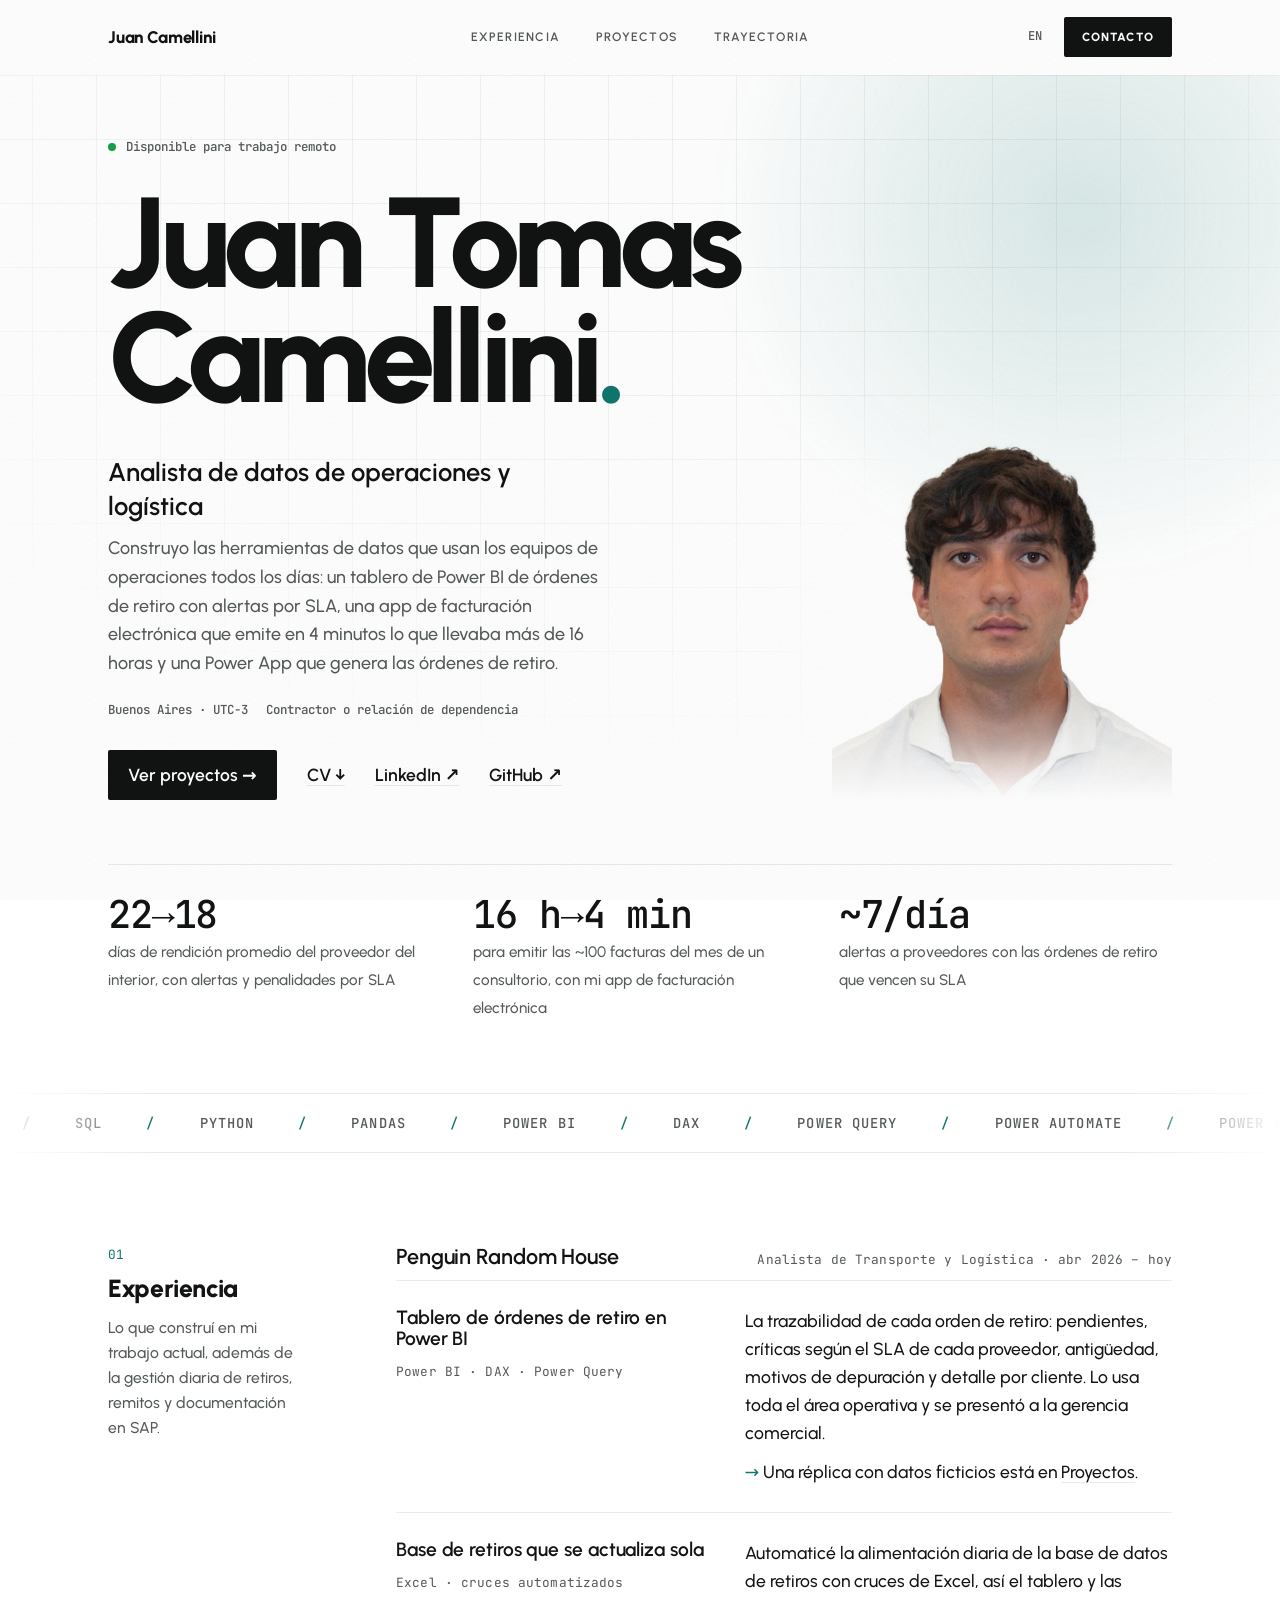
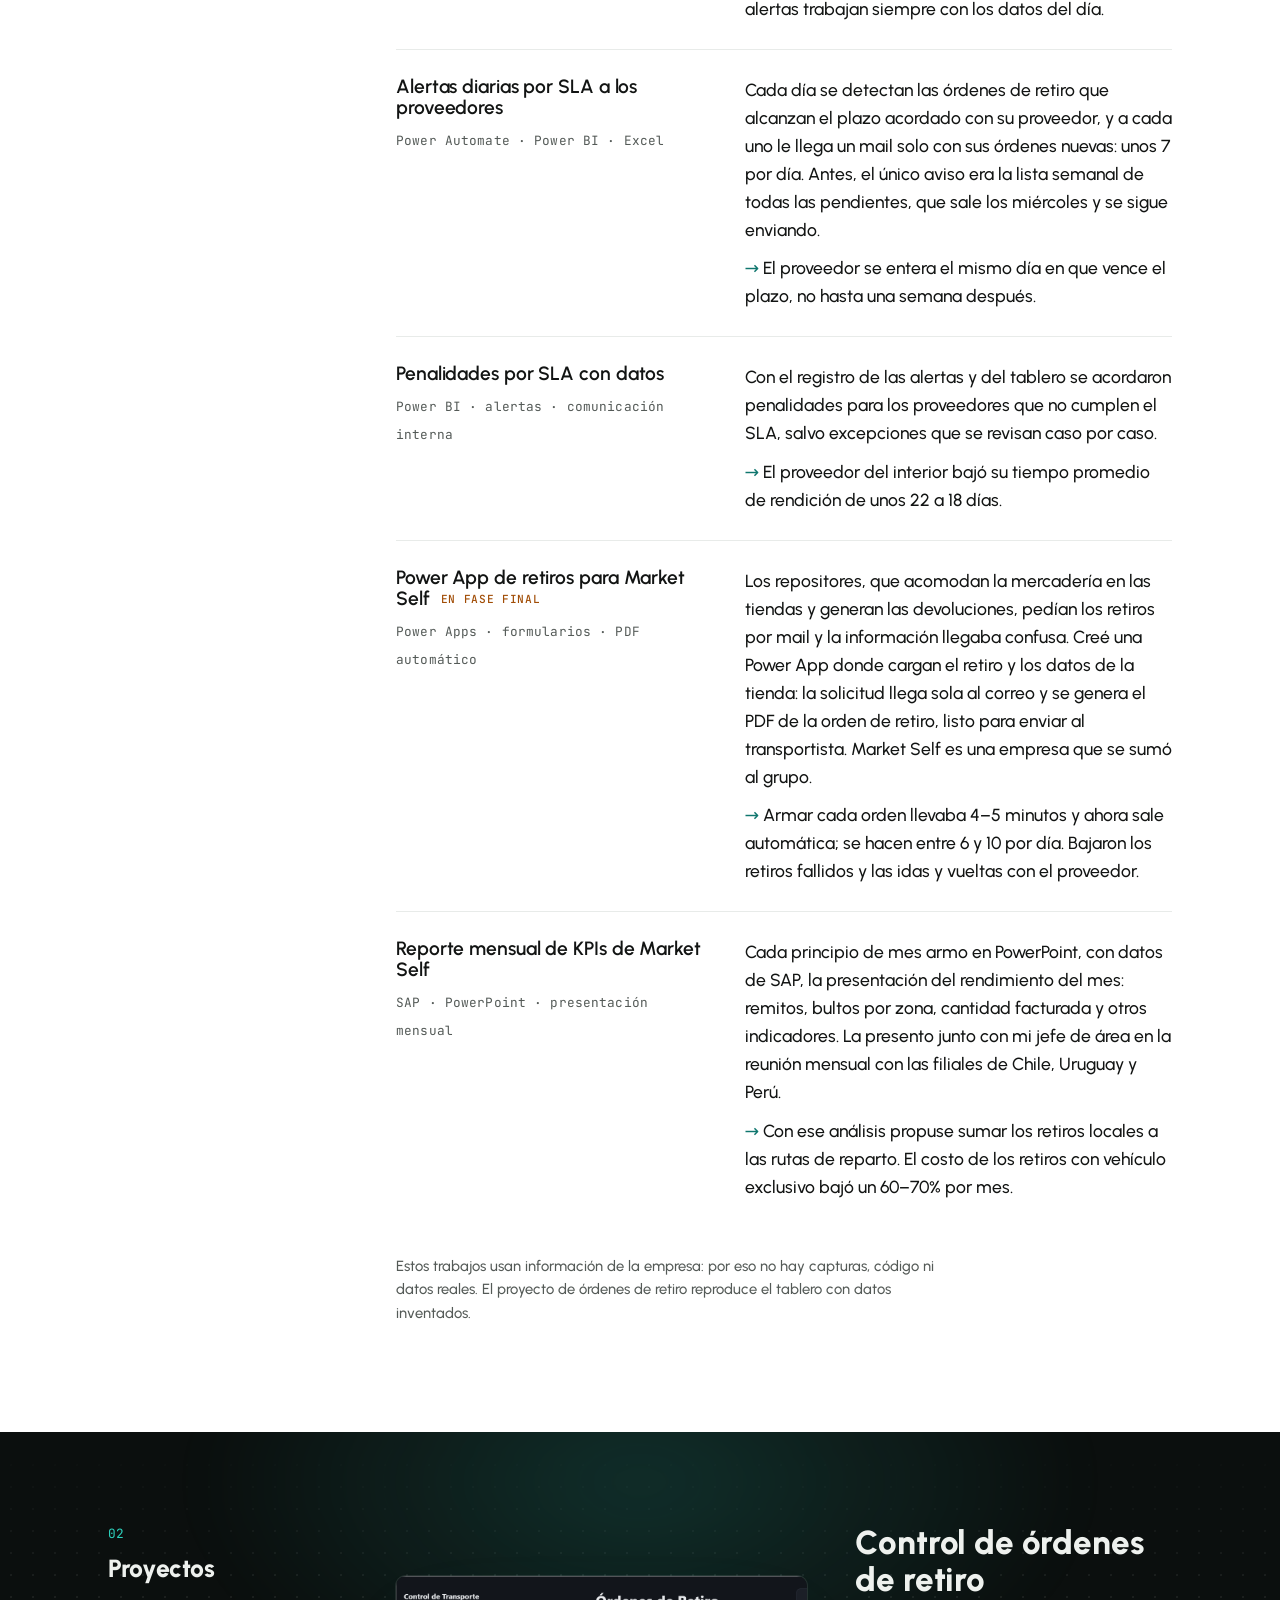
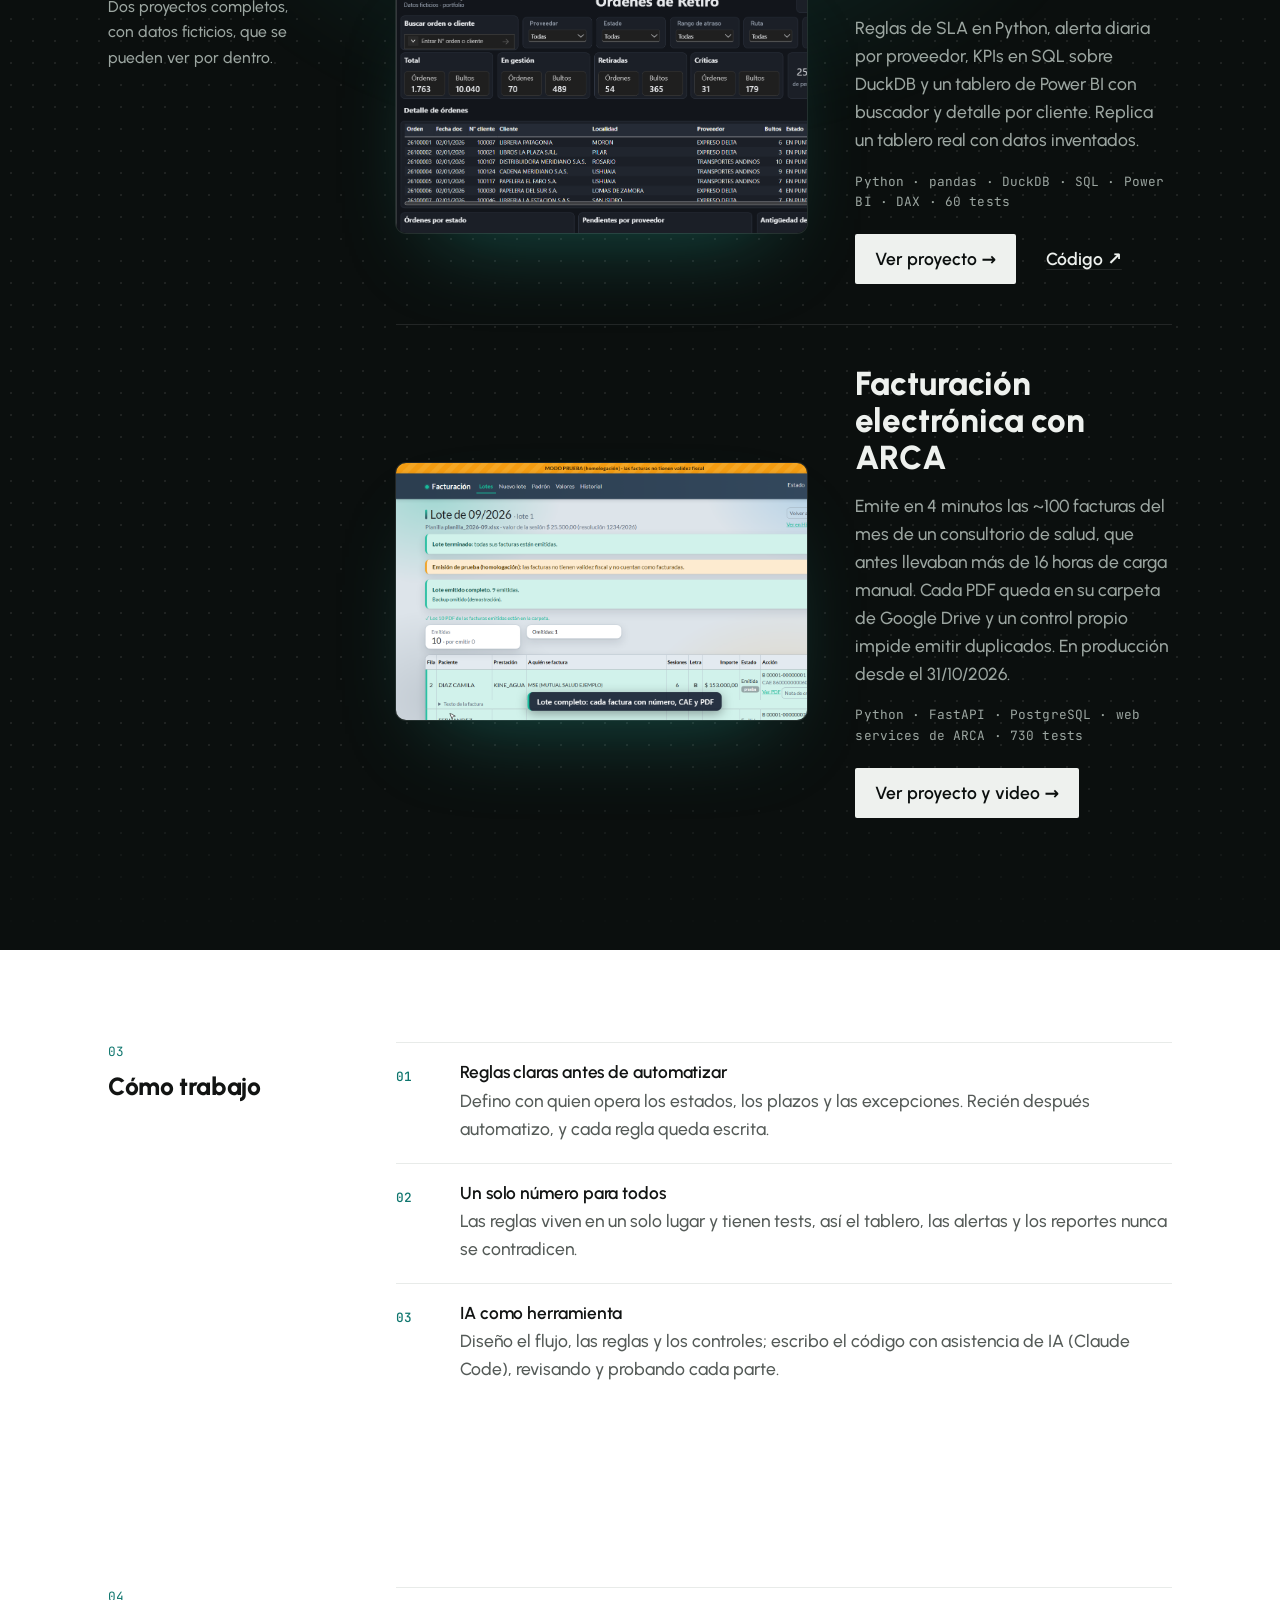
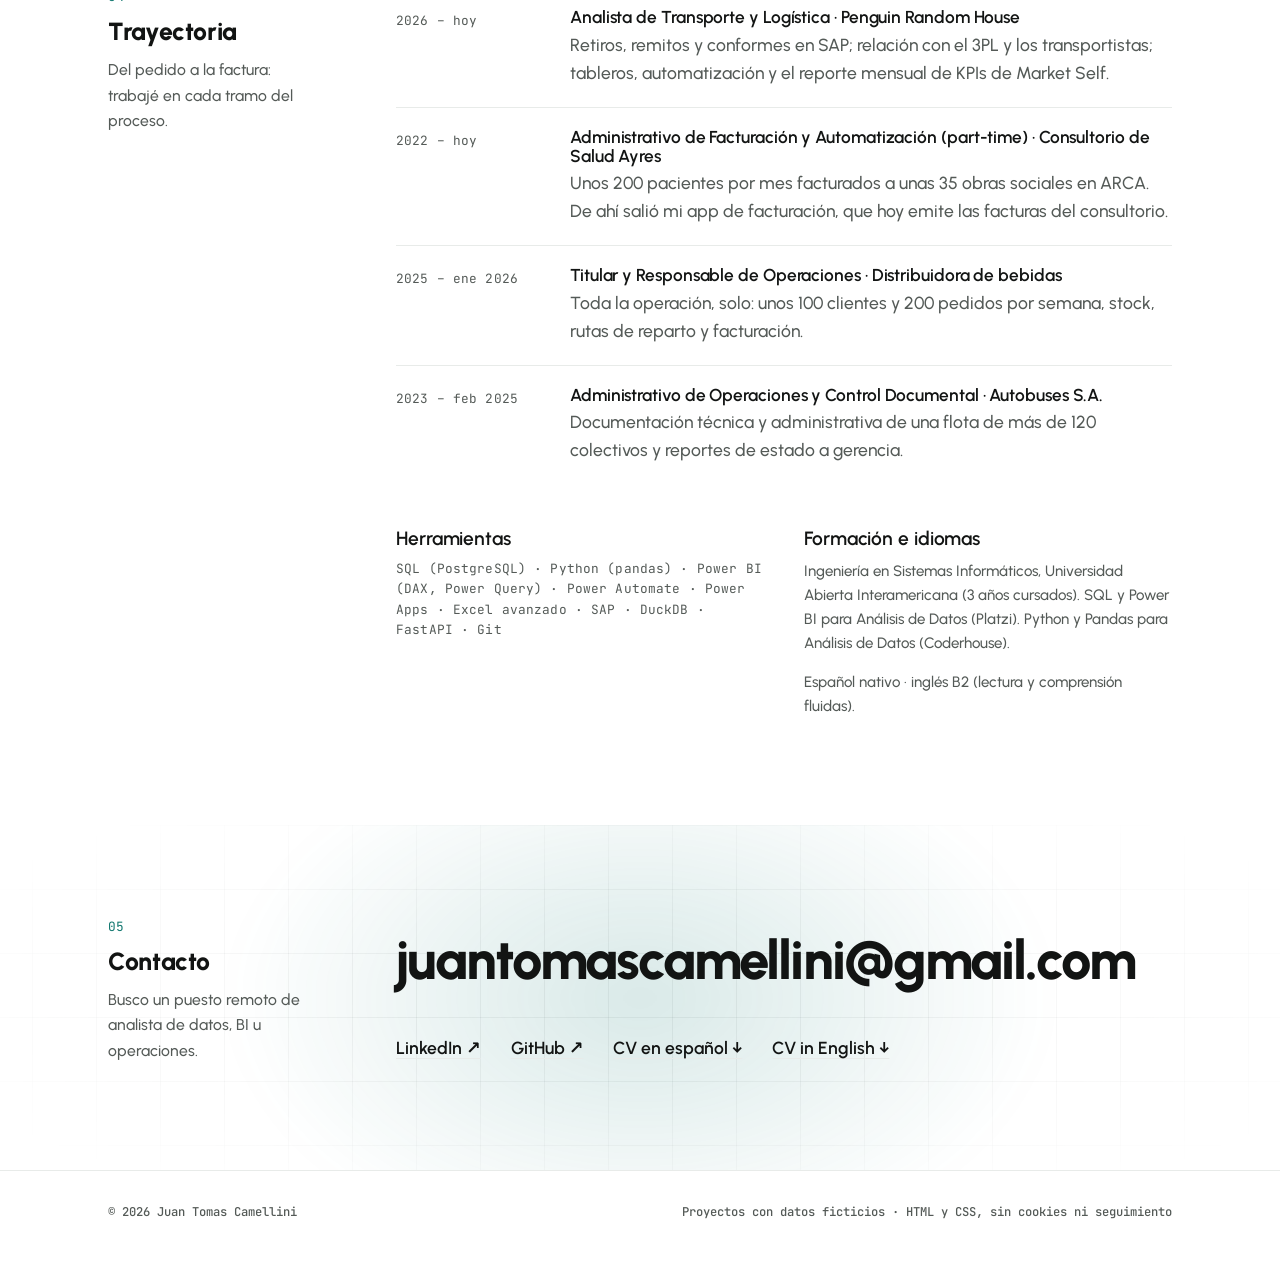
==== commit 2a401c37: "Ahorro en retiros locales e historias actualizadas" ====
--- a/index.html
+++ b/index.html
@@ -43,7 +43,7 @@
           <p class="status"><i aria-hidden="true"></i>Disponible para trabajo remoto</p>
           <h1 class="hero-name">Juan Tomas<br>Camellini<span class="dot">.</span></h1>
           <p class="hero-role">Analista de datos de operaciones y logística</p>
-          <p class="hero-text">Construyo las herramientas de datos que usan los equipos de operaciones todos los días: un tablero de Power BI de órdenes de retiro con alertas por SLA, una app de facturación electrónica que emite en minutos lo que llevaba más de 16 horas y una Power App que genera las órdenes de retiro.</p>
+          <p class="hero-text">Construyo las herramientas de datos que usan los equipos de operaciones todos los días: un tablero de Power BI de órdenes de retiro con alertas por SLA, una app de facturación electrónica que emite en 4 minutos lo que llevaba más de 16 horas y una Power App que genera las órdenes de retiro.</p>
           <ul class="hero-meta">
             <li>Buenos Aires · UTC-3</li>
             <li>Contractor o relación de dependencia</li>
@@ -60,7 +60,7 @@
 
       <div class="facts">
         <div class="fact"><b>22→18</b><span>días de rendición promedio del proveedor del interior, con alertas y penalidades por SLA</span></div>
-        <div class="fact"><b>16 h→min</b><span>para emitir las 101 facturas del mes de un consultorio, con mi app de facturación electrónica</span></div>
+        <div class="fact"><b>16 h→4 min</b><span>para emitir las ~100 facturas del mes de un consultorio, con mi app de facturación electrónica</span></div>
         <div class="fact"><b>~7/día</b><span>alertas a proveedores con las órdenes de retiro que vencen su SLA</span></div>
       </div>
     </div>
@@ -121,9 +121,10 @@
             </div>
           </li>
           <li class="row">
-            <div><h3>Reporte mensual de KPIs de Market Self</h3><span class="mono">SAP · gráficos · presentación mensual</span></div>
-            <div>
-              <p>Cada principio de mes armo, con datos de SAP, la presentación del rendimiento del mes: remitos, bultos por zona, cantidad facturada y otros indicadores. La presento junto con mi jefe de área en la reunión mensual con el equipo de Chile.</p>
+            <div><h3>Reporte mensual de KPIs de Market Self</h3><span class="mono">SAP · PowerPoint · presentación mensual</span></div>
+            <div>
+              <p>Cada principio de mes armo en PowerPoint, con datos de SAP, la presentación del rendimiento del mes: remitos, bultos por zona, cantidad facturada y otros indicadores. La presento junto con mi jefe de área en la reunión mensual con las filiales de Chile, Uruguay y Perú.</p>
+              <p class="result">Con ese análisis propuse sumar los retiros locales a las rutas de reparto. El costo de los retiros con vehículo exclusivo bajó un 60–70% por mes.</p>
             </div>
           </li>
         </ul>
@@ -160,7 +161,7 @@
           </a>
           <div>
             <h3>Facturación electrónica con ARCA</h3>
-            <p>Emite en minutos las 101 facturas del mes de un consultorio de salud, que antes llevaban más de 16 horas de carga manual. Cada PDF queda en su carpeta de Google Drive y un control propio impide emitir duplicados. En producción desde el 31/10/2026.</p>
+            <p>Emite en 4 minutos las ~100 facturas del mes de un consultorio de salud, que antes llevaban más de 16 horas de carga manual. Cada PDF queda en su carpeta de Google Drive y un control propio impide emitir duplicados. En producción desde el 31/10/2026.</p>
             <span class="mono">Python · FastAPI · PostgreSQL · web services de ARCA · 730 tests</span>
             <ul class="links">
               <li><a class="go" href="proyectos/facturacion.html">Ver proyecto y video →</a></li>
@@ -199,7 +200,7 @@
         </div>
         <div class="years">
           <span class="mono">2022 – hoy</span>
-          <div><h3>Administrativo de Facturación (part-time) · Consultorio de Salud Ayres</h3><p>Unos 200 pacientes por mes facturados a unas 35 obras sociales en ARCA. De ahí salió mi app de facturación, que hoy emite las facturas del consultorio.</p></div>
+          <div><h3>Administrativo de Facturación y Automatización (part-time) · Consultorio de Salud Ayres</h3><p>Unos 200 pacientes por mes facturados a unas 35 obras sociales en ARCA. De ahí salió mi app de facturación, que hoy emite las facturas del consultorio.</p></div>
         </div>
         <div class="years">
           <span class="mono">2025 – ene 2026</span>
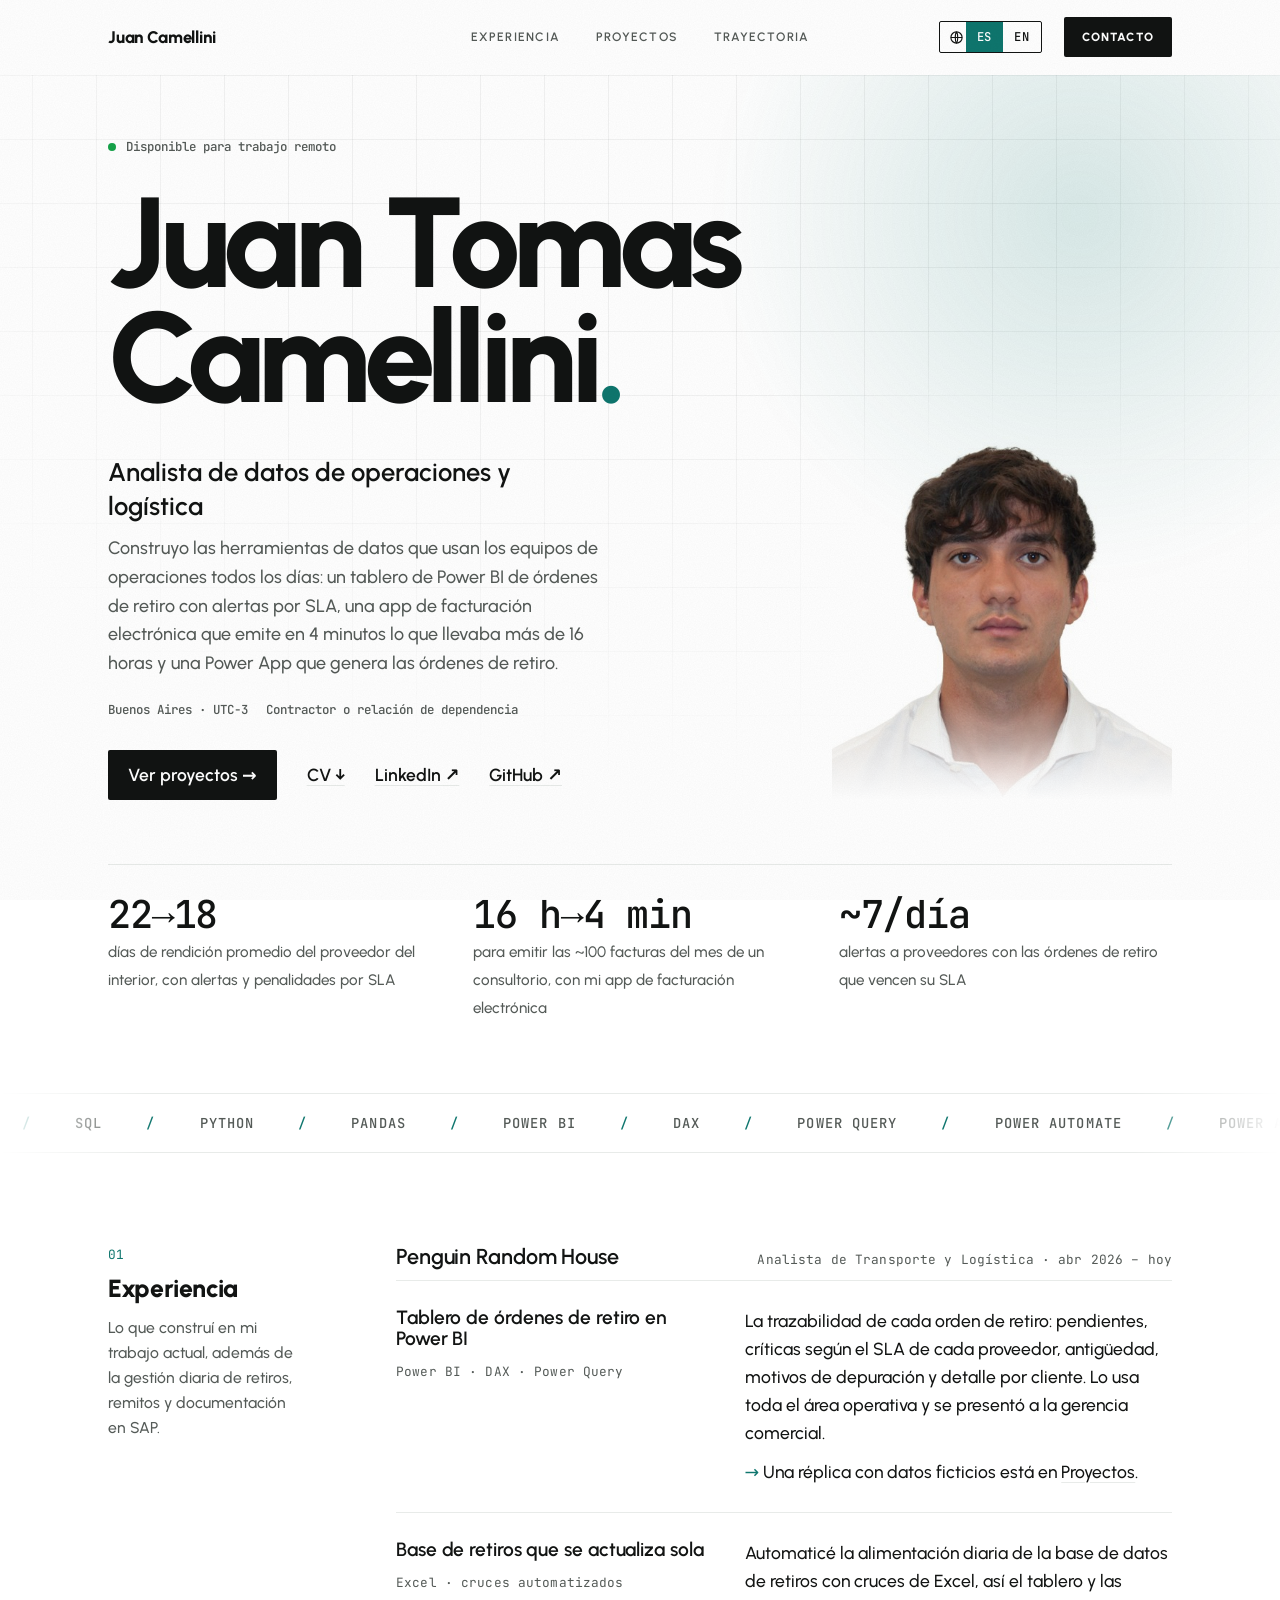
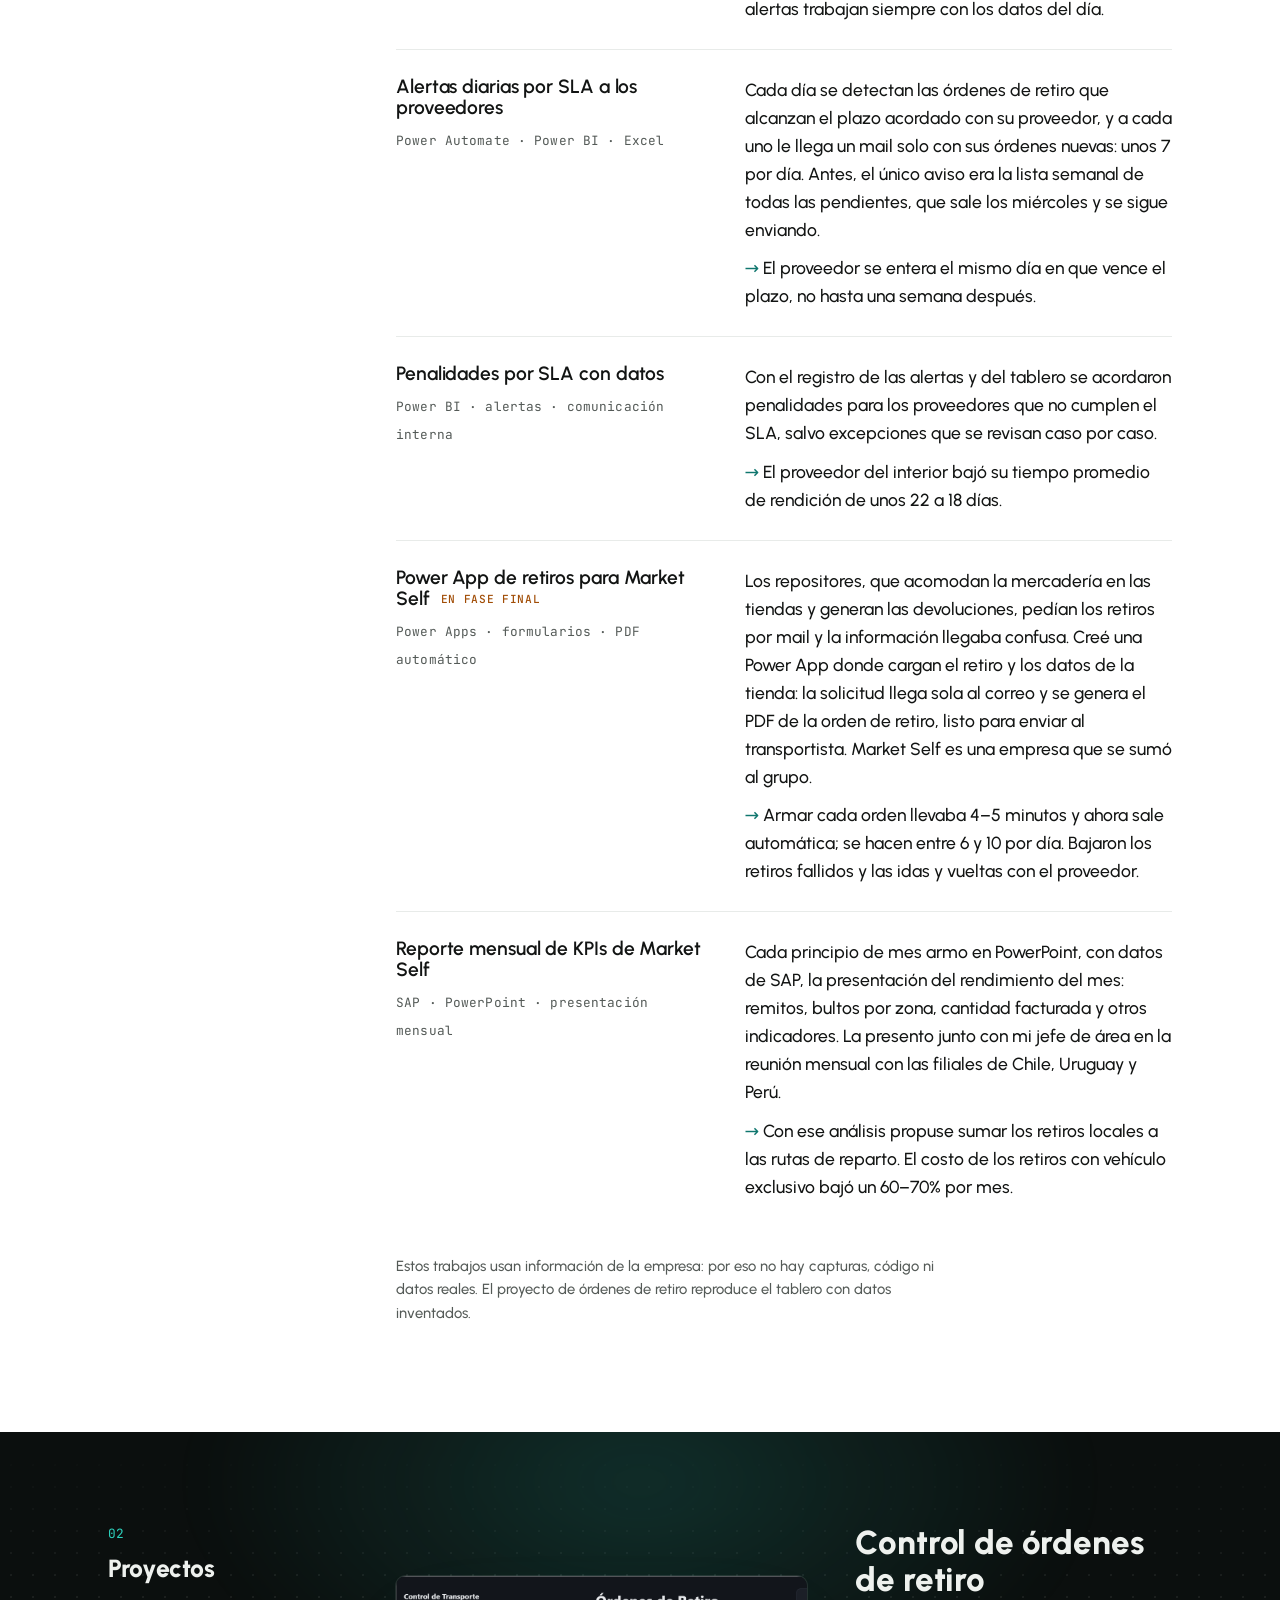
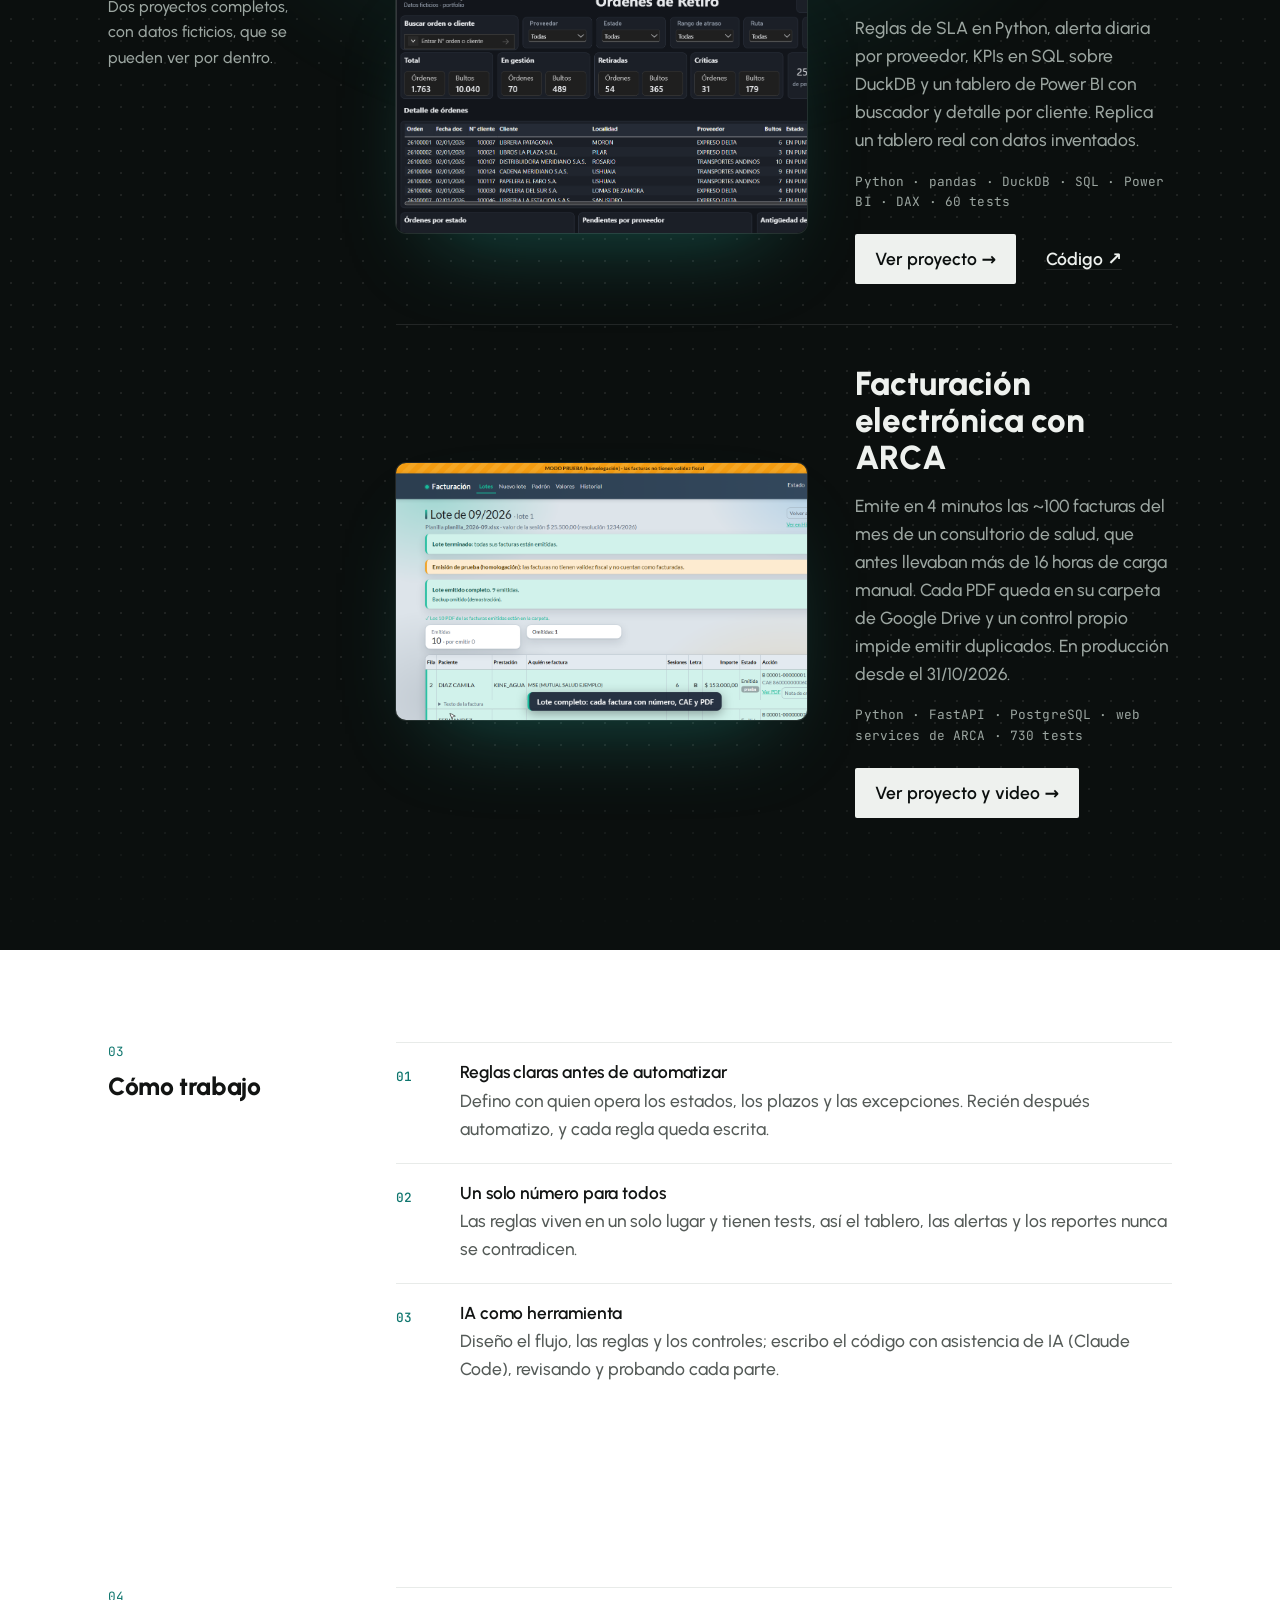
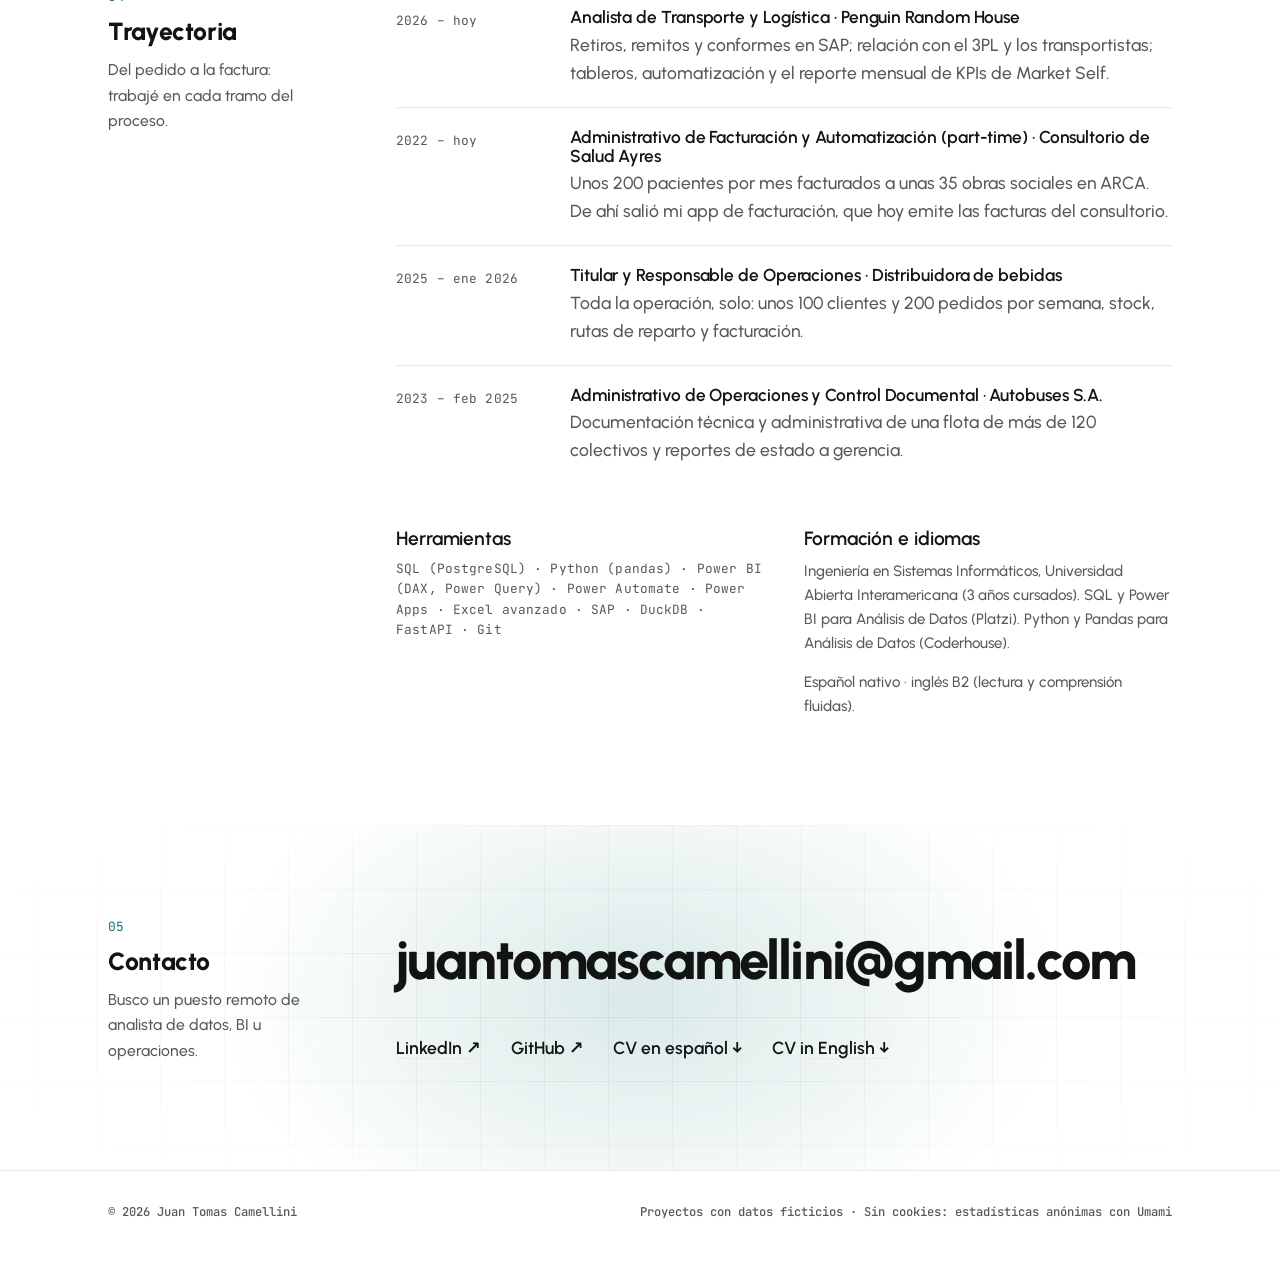
==== commit 5f0bf8d9: "Estadísticas anónimas con Umami y selector de idioma" ====
--- a/index.html
+++ b/index.html
@@ -15,6 +15,8 @@
 <link rel="icon" href="favicon.svg" type="image/svg+xml">
 <link rel="preload" href="assets/fonts/Urbanist-800.woff2" as="font" type="font/woff2" crossorigin>
 <link rel="stylesheet" href="assets/css/site.css">
+<script defer src="https://cloud.umami.is/script.js" data-website-id="164108d3-8122-4505-8b26-36ffdc7d3d99" data-domains="juancamellini.github.io"></script>
+<script defer src="assets/js/stats.js"></script>
 </head>
 <body>
 <a class="skip" href="#contenido">Ir al contenido</a>
@@ -28,7 +30,7 @@
       <a href="#trayectoria">Trayectoria</a>
     </nav>
     <div class="head-end">
-      <a class="lang" href="en/" hreflang="en" lang="en">EN</a>
+      <div class="lang-switch" role="group" aria-label="Idioma"><svg viewBox="0 0 24 24" width="15" height="15" aria-hidden="true" fill="none" stroke="currentColor" stroke-width="1.8"><circle cx="12" cy="12" r="9"/><path d="M3 12h18M12 3c2.6 2.8 2.6 15.2 0 18M12 3c-2.6 2.8-2.6 15.2 0 18"/></svg><span class="on" aria-current="true" lang="es">ES</span><a href="en/" hreflang="en" lang="en" title="Read in English" data-umami-event="Cambio de idioma" data-umami-event-a="en">EN</a></div>
       <a class="cta" href="#contacto">Contacto</a>
     </div>
   </div>
@@ -50,9 +52,9 @@
           </ul>
           <ul class="links">
             <li><a class="go" href="#proyectos">Ver proyectos →</a></li>
-            <li><a href="assets/cv/Juan_Camellini_CV_ES.pdf" download>CV ↓</a></li>
-            <li><a href="https://www.linkedin.com/in/juancamellini">LinkedIn ↗</a></li>
-            <li><a href="https://github.com/JuanCamellini">GitHub ↗</a></li>
+            <li><a href="assets/cv/Juan_Camellini_CV_ES.pdf" download data-umami-event="Descarga CV" data-umami-event-idioma="es">CV ↓</a></li>
+            <li><a href="https://www.linkedin.com/in/juancamellini" data-umami-event="Clic LinkedIn">LinkedIn ↗</a></li>
+            <li><a href="https://github.com/JuanCamellini" data-umami-event="Clic GitHub" data-umami-event-destino="perfil">GitHub ↗</a></li>
           </ul>
         </div>
         <div class="portrait-wrap"><img class="portrait" src="assets/img/juan-camellini.jpg" alt="Foto de Juan Tomas Camellini" width="472" height="520"></div>
@@ -151,7 +153,7 @@
             <span class="mono">Python · pandas · DuckDB · SQL · Power BI · DAX · 60 tests</span>
             <ul class="links">
               <li><a class="go" href="proyectos/ordenes-retiro.html">Ver proyecto →</a></li>
-              <li><a href="https://github.com/JuanCamellini/logistics-control-tower">Código ↗</a></li>
+              <li><a href="https://github.com/JuanCamellini/logistics-control-tower" data-umami-event="Clic GitHub" data-umami-event-destino="repo retiros">Código ↗</a></li>
             </ul>
           </div>
         </article>
@@ -234,12 +236,12 @@
         <p>Busco un puesto remoto de analista de datos, BI u operaciones.</p>
       </div>
       <div>
-        <a class="contact-big" href="mailto:juantomascamellini@gmail.com">juantomascamellini@gmail.com</a>
+        <a class="contact-big" href="mailto:juantomascamellini@gmail.com" data-umami-event="Clic mail">juantomascamellini@gmail.com</a>
         <ul class="links">
-          <li><a href="https://www.linkedin.com/in/juancamellini">LinkedIn ↗</a></li>
-          <li><a href="https://github.com/JuanCamellini">GitHub ↗</a></li>
-          <li><a href="assets/cv/Juan_Camellini_CV_ES.pdf" download>CV en español ↓</a></li>
-          <li><a href="assets/cv/Juan_Camellini_CV_EN.pdf" download lang="en">CV in English ↓</a></li>
+          <li><a href="https://www.linkedin.com/in/juancamellini" data-umami-event="Clic LinkedIn">LinkedIn ↗</a></li>
+          <li><a href="https://github.com/JuanCamellini" data-umami-event="Clic GitHub" data-umami-event-destino="perfil">GitHub ↗</a></li>
+          <li><a href="assets/cv/Juan_Camellini_CV_ES.pdf" download data-umami-event="Descarga CV" data-umami-event-idioma="es">CV en español ↓</a></li>
+          <li><a href="assets/cv/Juan_Camellini_CV_EN.pdf" download lang="en" data-umami-event="Descarga CV" data-umami-event-idioma="en">CV in English ↓</a></li>
         </ul>
       </div>
     </div>
@@ -250,7 +252,7 @@
 <footer class="site-footer">
   <div class="wrap">
     <span>© 2026 Juan Tomas Camellini</span>
-    <span>Proyectos con datos ficticios · HTML y CSS, sin cookies ni seguimiento</span>
+    <span>Proyectos con datos ficticios · Sin cookies: estadísticas anónimas con Umami</span>
   </div>
 </footer>
 </body>
--- a/assets/css/site.css
+++ b/assets/css/site.css
@@ -96,7 +96,13 @@
 .nav a:hover, .nav a[aria-current="page"] { color: var(--text); }
 .nav a[aria-current="page"] { box-shadow: inset 0 -1.5px 0 var(--accent); }
 .head-end { justify-self: end; display: flex; align-items: center; gap: 22px; }
-.lang { font-family: var(--mono); font-size: .76rem; color: var(--muted); }
+/* Language switch: a visible ES | EN segmented control; the current language is filled with the accent. */
+.lang-switch { display: inline-flex; align-items: stretch; border: 1.5px solid var(--text); border-radius: 2px; font-family: var(--mono); font-size: .76rem; font-weight: 700; letter-spacing: .06em; line-height: 1; }
+.lang-switch svg { align-self: center; margin: 0 2px 0 9px; color: var(--text); }
+.lang-switch > a, .lang-switch > span { display: flex; align-items: center; padding: 9px 11px; }
+.lang-switch .on { background: var(--accent); color: var(--accent-ink); }
+.lang-switch a { color: var(--text); transition: background .2s; }
+.lang-switch a:hover, .lang-switch a:focus-visible { color: var(--text); background: color-mix(in srgb, var(--accent) 22%, transparent); }
 .cta { background: var(--text); color: var(--bg); font-weight: 700; font-size: .74rem; letter-spacing: .1em; text-transform: uppercase; padding: 11px 18px; border-radius: 2px; transition: background .2s, color .2s; }
 .cta:hover { background: var(--accent); color: var(--accent-ink); }
 
@@ -295,8 +301,11 @@
   .site-header .wrap { grid-template-columns: 1fr auto; min-height: 0; padding-top: 14px; padding-bottom: 12px; row-gap: 12px; }
   .nav { grid-column: 1 / -1; grid-row: 2; gap: 22px; }
   .nav a { font-size: .7rem; letter-spacing: .08em; }
-  .head-end { grid-row: 1; grid-column: 2; gap: 16px; }
+  .head-end { grid-row: 1; grid-column: 2; gap: 10px; }
   .cta { padding: 9px 14px; }
+  .brand { white-space: nowrap; }
+  .lang-switch svg { display: none; }
+  .lang-switch > a, .lang-switch > span { padding: 8px 9px; }
   .hero { padding: 24px 0 48px; }
   .hero-grid { grid-template-columns: 1fr; gap: 8px; }
   .portrait-wrap { order: -1; justify-self: start; }
